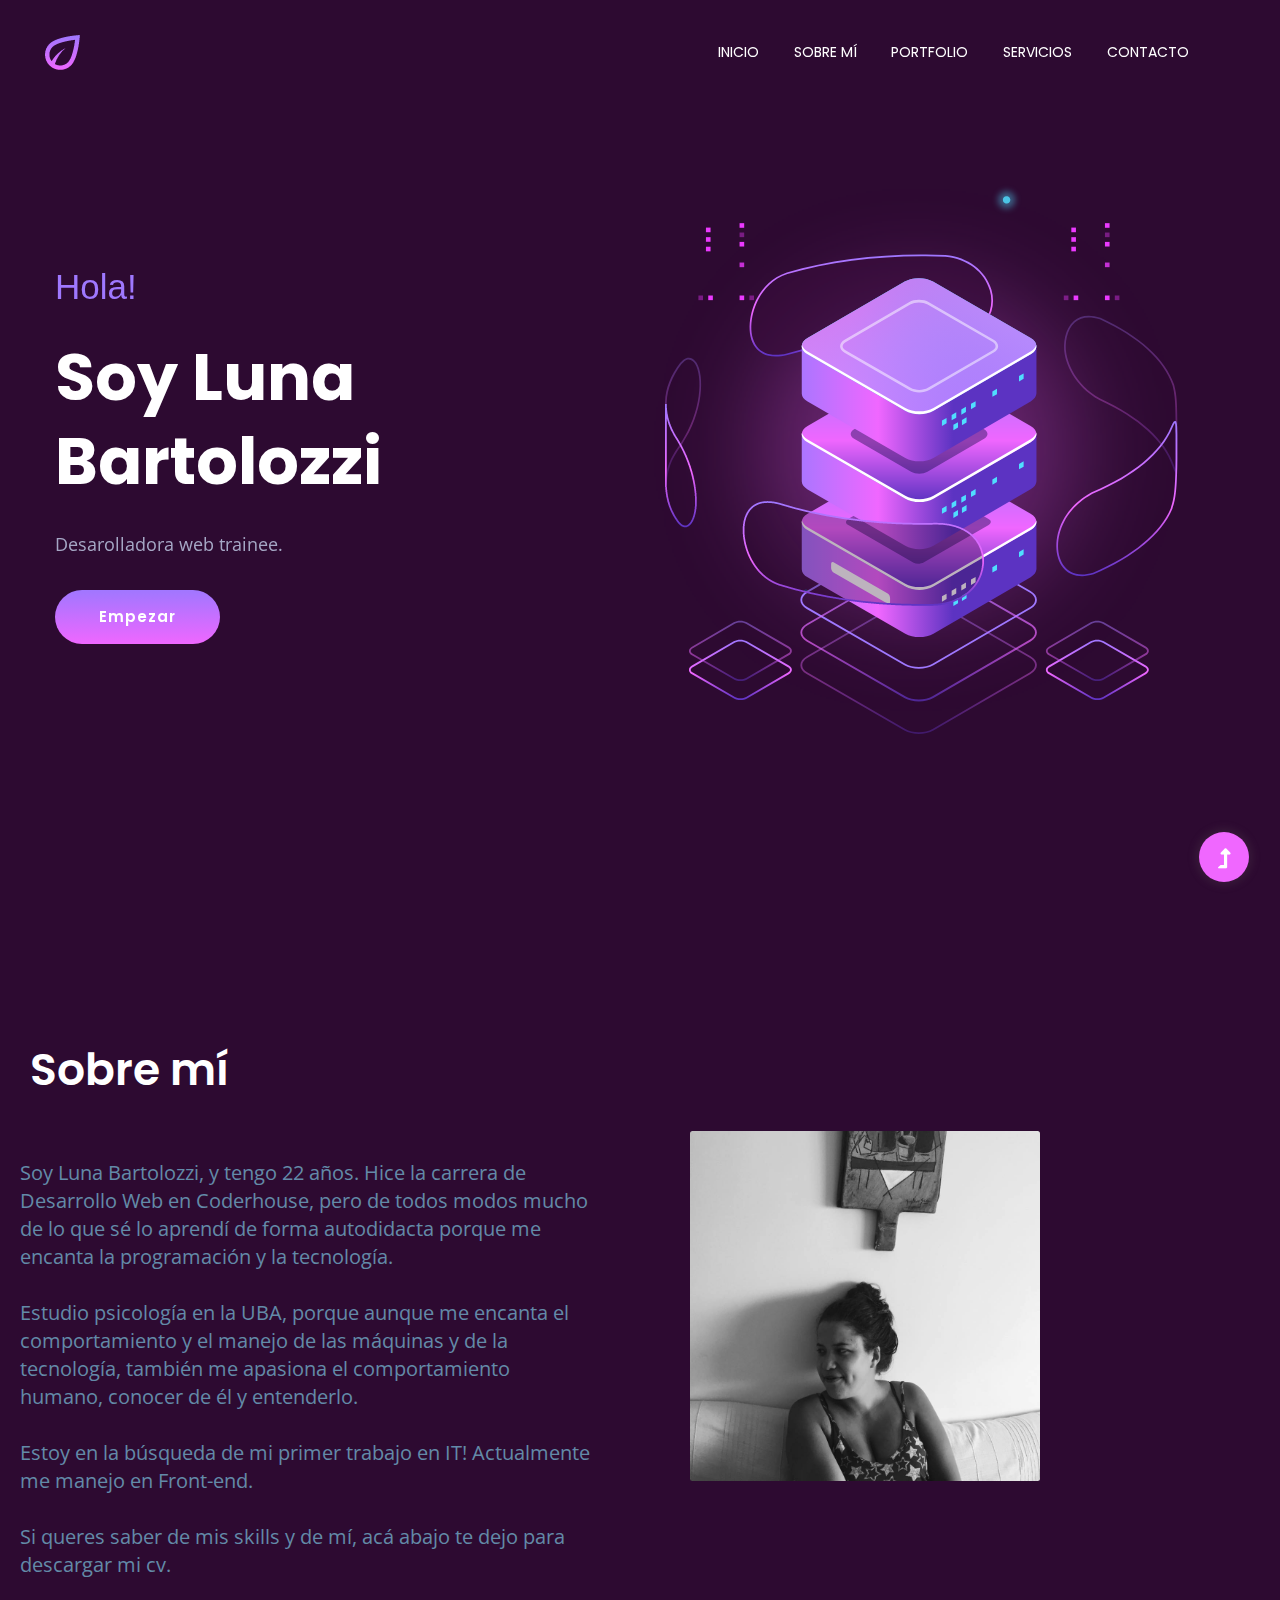
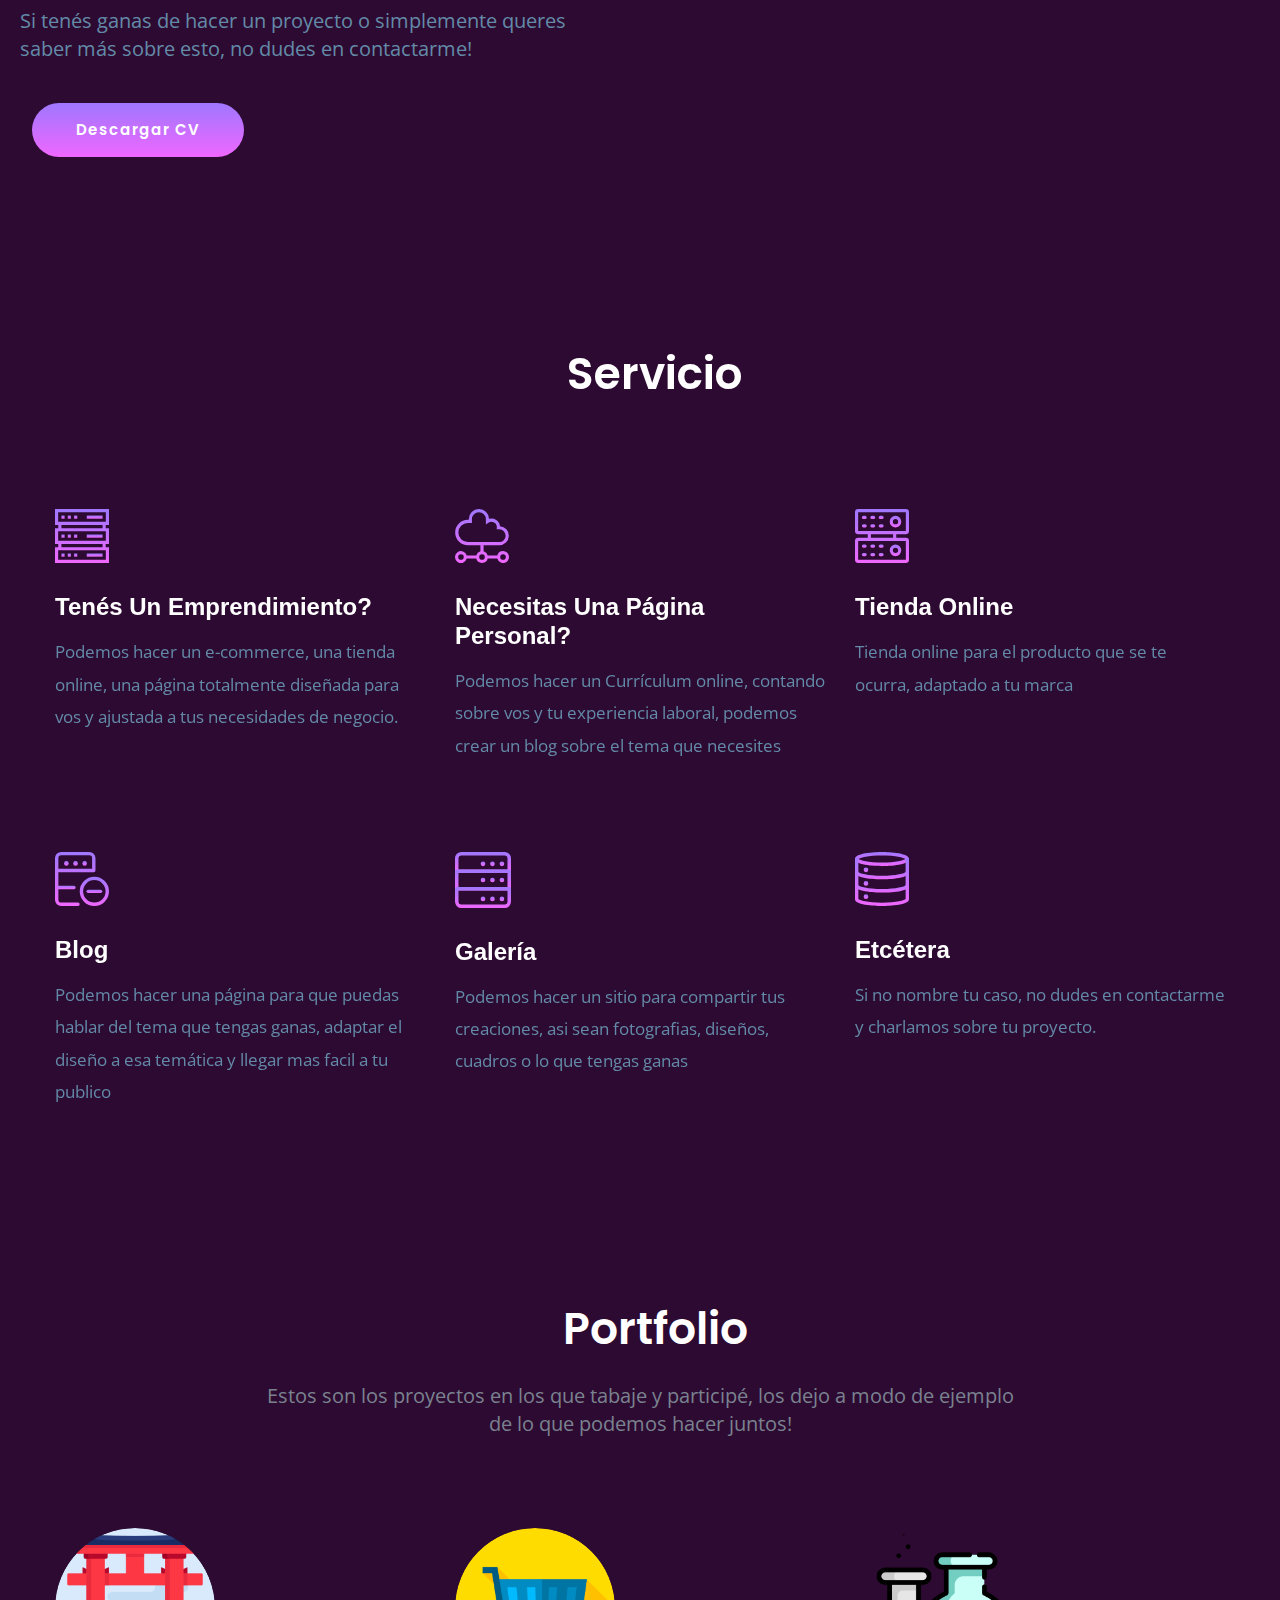
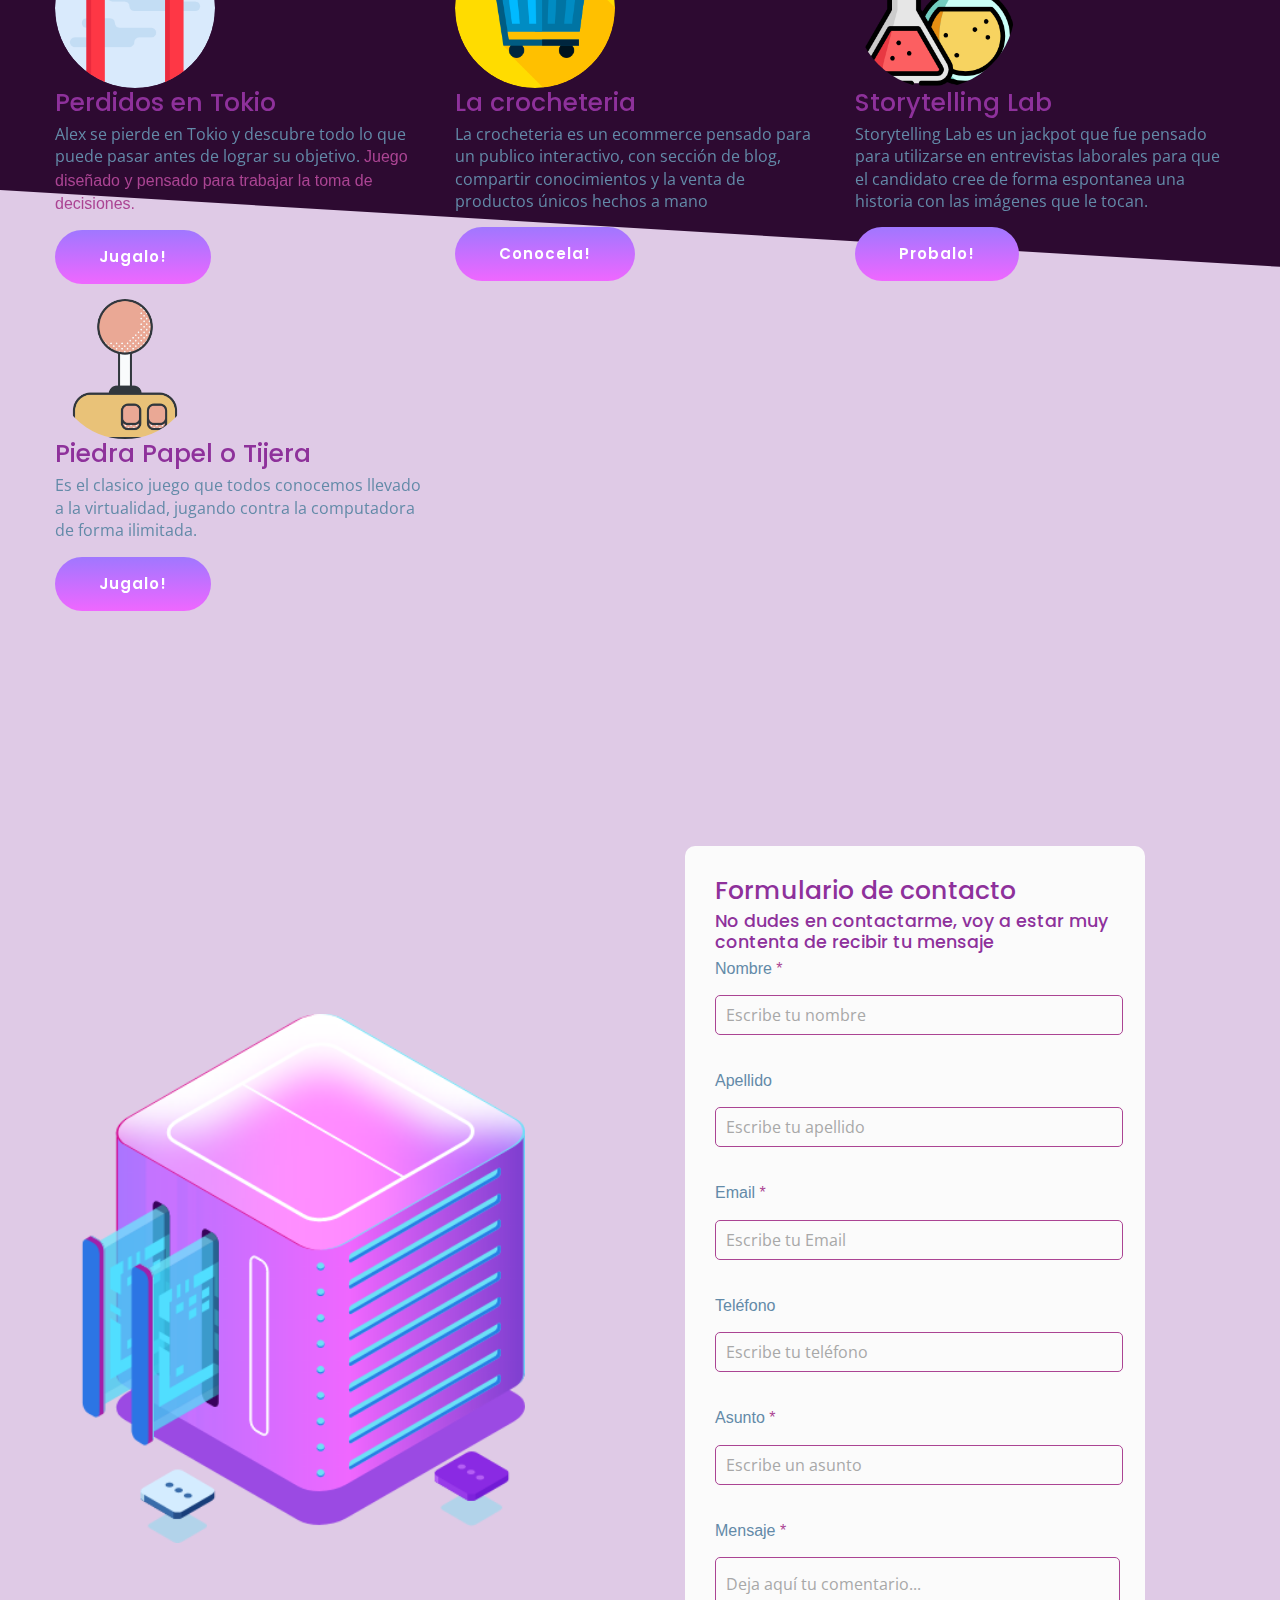
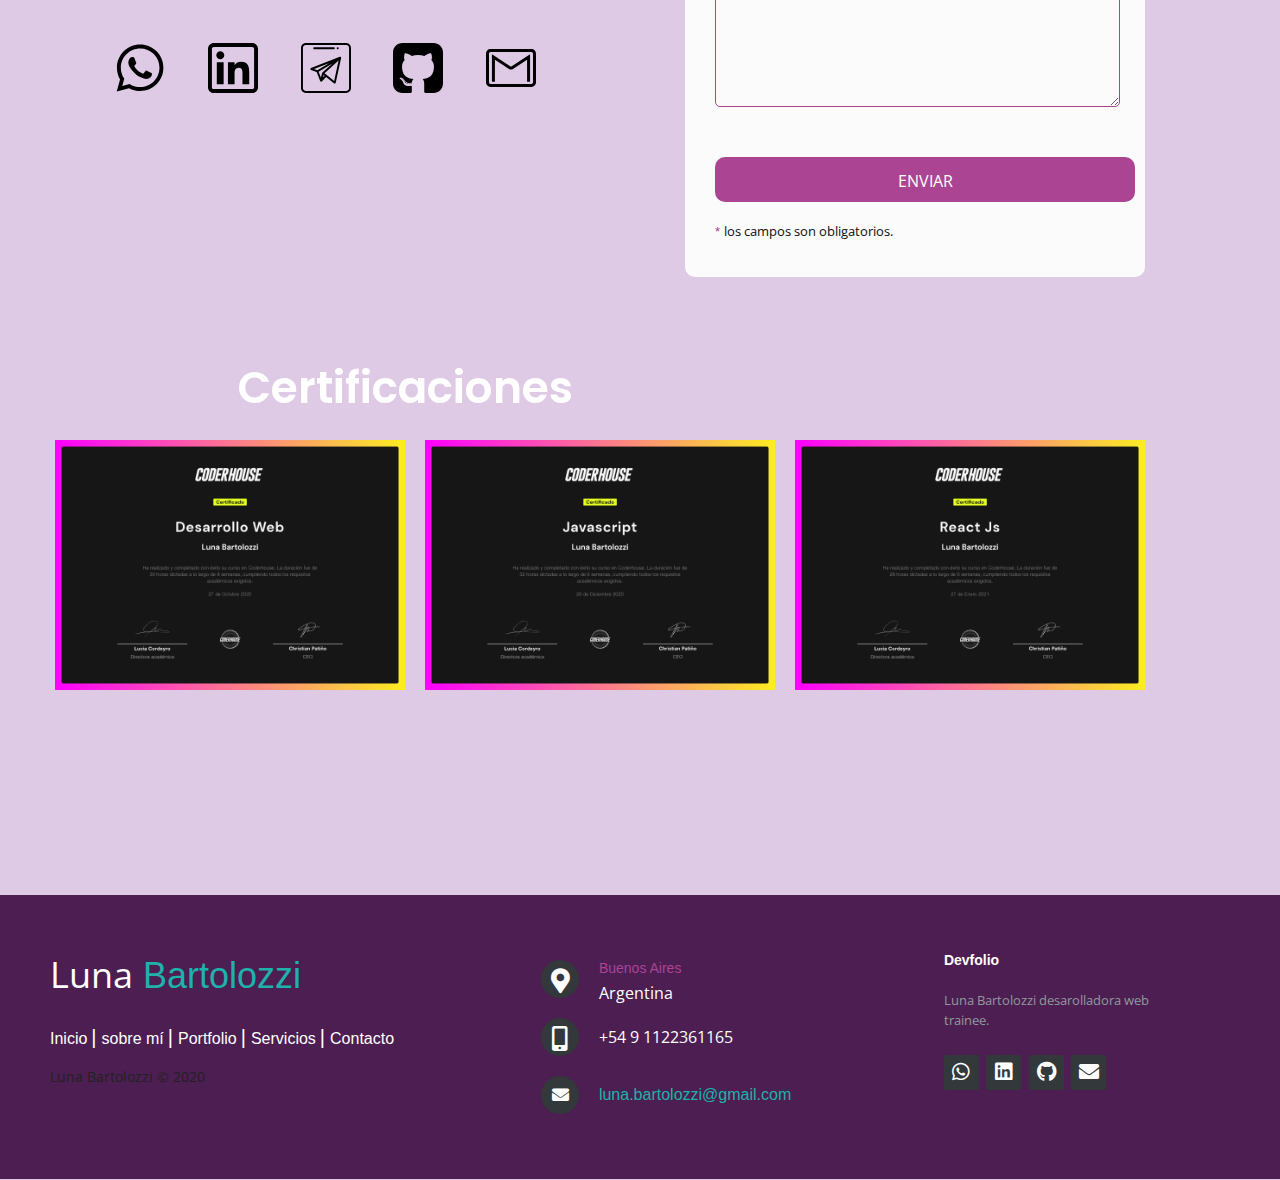
==== index.html @ c507dd3d "Update index.html" ====
<!doctype html>
<html class="no-js" lang="zxx">

<head>
    <meta charset="utf-8">
    <meta name="viewport" content="width=device-width, initial-scale=1, shrink-to-fit=no">
    <meta name="description"
        content="Luna Bartolozzi, programadora web jr, este es su devfolio, su portfolio personal actualizado.">
    <meta name="keywords" content="luna bartolozzi, luna, bartolozzi, devfolio, programadora jr, jr,
    programadora, developer, programador junior, programador treineer">
    <meta http-equiv="x-ua-compatible" content="ie=edge">
    <title> Luna Bartolozzi</title>
    <meta name="description" content="">
    <meta name="viewport" content="width=device-width, initial-scale=1">
    <link rel="shortcut icon" type="image/x-icon" href="assets/img/logo/loder.png">
    <!-- CSS here -->
    <link rel="stylesheet" href="assets/css/bootstrap.min.css">
    <link rel="stylesheet" href="assets/css/owl.carousel.min.css">
    <link rel="stylesheet" href="assets/css/slicknav.css">
    <link rel="stylesheet" href="assets/css/flaticon.css">
    <link rel="stylesheet" href="assets/css/progressbar_barfiller.css">
    <link rel="stylesheet" href="assets/css/gijgo.css">
    <link rel="stylesheet" href="assets/css/animate.min.css">
    <link rel="stylesheet" href="assets/css/animated-headline.css">
    <link rel="stylesheet" href="assets/css/magnific-popup.css">
    <link rel="stylesheet" href="assets/css/fontawesome-all.min.css">
    <link rel="stylesheet" href="assets/css/themify-icons.css">
    <link rel="stylesheet" href="assets/css/slick.css">
    <link rel="stylesheet" href="assets/css/nice-select.css">
    <link rel="stylesheet" href="assets/css/style.css">
    <link rel="stylesheet" href="assets/css/breadcrumbfooter.css">

</head>

<body>
    <!-- ? Preloader Start -->

    <div id="preloader-active">
        <div class="preloader d-flex align-items-center justify-content-center">
            <div class="preloader-inner position-relative">
                <div class="preloader-circle"></div>
                <div class="preloader-img pere-text">
                    <img src="assets/img/logo/loder.png" alt="logo">
                </div>
            </div>
        </div>
    </div>
    <!-- Preloader Start -->
    <header>
        <!-- Header Start -->
        <div class="header-area header-transparent">
            <div class="main-header">
                <div class="header-bottom  header-sticky">
                    <div class="container-fluid">
                        <div class="row align-items-center">
                            <!-- Logo -->
                            <div class="col-xl-2 col-lg-2">
                                <div class="logo">
                                    <a href="#inicio"><img src="assets/img/logo/loder.png" alt="logo"> </a>
                                </div>
                            </div>
                            <div class="col-xl-10 col-lg-10">
                                <div class="menu-wrapper d-flex align-items-center justify-content-end">
                                    <!-- Main-menu -->
                                    <div class="main-menu d-none d-lg-block">
                                        <nav>
                                            <ul id="navigation">
                                                <li><a href="#inicio">Inicio</a></li>
                                                <li><a href="#sobremi">sobre mí</a></li>
                                                <li><a href="#portfolio">Portfolio</a></li>
                                                <li><a href="#servicios">Servicios</a></li>
                                                <li><a href="#contacto">Contacto</a></li>

                                            </ul>
                                        </nav>
                                    </div>
                                </div>
                            </div>
                            <!-- Mobile Menu -->
                            <div class="col-12">
                                <div class="mobile_menu d-block d-lg-none">
                                </div>
                            </div>
                        </div>
                    </div>
                </div>
            </div>
        </div>
        <!-- Header End -->
    </header>
    <main>
        <!-- Slider Area Start-->
        <div id="inicio" class="slider-area slider-bg">
            <div class="slider-active">
                <!-- Single Slider -->
                <div class="single-slider d-flex align-items-center slider-height">
                    <div class="container">
                        <div class="row align-items-center justify-content-between">
                            <div class="col-xl-5 col-lg-5 col-md-9">
                                <div class="hero__caption">
                                    <span class="hola" data-animation="fadeInLeft" data-delay=".3s">Hola!</span>
                                    <h1 data-animation="fadeInLeft" data-delay=".6s"> Soy Luna Bartolozzi</h1>
                                    <p data-animation="fadeInLeft" data-delay=".8s">Desarolladora web trainee.</p>
                                    <!-- Slider btn -->
                                    <div class="slider-btns">
                                        <!-- Hero-btn -->
                                        <a data-animation="fadeInLeft" data-delay="1s" href="#sobremi"
                                            class="btn radius-btn">Empezar</a>
                                    </div>
                                </div>
                            </div>
                            <div class="col-xl-6 col-lg-6">
                                <div class="hero__img d-none d-lg-block f-right">
                                    <img src="assets/img/hero/hero_right.png" alt="slider" data-animation="fadeInRight"
                                        data-delay="1s">
                                </div>
                            </div>
                        </div>
                    </div>
                </div>
            </div>
        </div>

        <!----------------------- sobre mí---------- -->
        <section id="sobremi" class="team-area section-padding40 section-bg1">
            <div class="about-caption section-bg1">
                <div class="section-tittle mb-30">
                    <h2 class="h2-mi">Sobre mí</h2>
                </div>
                <div class="text-img">
                    <p class="text-area mb-40"> <br> Soy Luna Bartolozzi, y tengo 22 años. Hice la carrera de Desarrollo
                        Web en Coderhouse, pero de todos modos mucho de lo que sé lo aprendí de forma autodidacta porque
                        me encanta la programación y la tecnología. <br>

                        <br> Estudio psicología en la UBA, porque aunque me encanta el comportamiento y el manejo de las
                        máquinas y de la tecnología, también me apasiona el comportamiento humano, conocer de él y
                        entenderlo. <br>

                        <br> Estoy en la búsqueda de mi primer trabajo en IT! Actualmente me manejo en Front-end. <br>

                        <br> Si queres saber de mis skills y de mí, acá abajo te dejo para descargar mi cv. <br>

                        <br> Si tenés ganas de hacer un proyecto o simplemente queres saber más sobre esto, no dudes en
                        contactarme!
                    </p>
                    <img src=" assets/img/gallery/IMG_9530.JPG" class="imagen rounded float-right" alt="imagen">
                </div>
                <div class="text-sobremi button-header margin-left"><a
                        href="https://drive.google.com/drive/folders/1nBuqd80nM3DJOhxgVs4rRoWmL8nc0IZe?usp=sharing"
                        class="btn">Descargar CV</a></div>
            </div>
        </section>
        <!-- Domain-search End -->
        <!--? Team -->
        <section id="servicios" class="team-area section-padding40 section-bg1">
            <div class="container">
                <div class="row justify-content-center">
                    <div class="col-xl-12">
                        <div class="section-tittle text-center mb-105">
                            <h2>Servicio</h2>
                        </div>
                    </div>
                </div>
                <div class="row">
                    <div class="col-lg-4 col-md-4 col-sm-6">
                        <div class="single-cat">
                            <div class="cat-icon">
                                <img src="assets/img/icon/services1.svg" alt="icon">
                            </div>
                            <div class="cat-cap">
                                <h5><a href="presupuesto.html">Tenés un emprendimiento?</a></h5>
                                <p>Podemos hacer un e-commerce, una tienda online, una página totalmente diseñada para
                                    vos y ajustada a tus necesidades de negocio.
                            </div>
                        </div>
                    </div>
                    <div class="col-lg-4 col-md-4 col-sm-6">
                        <div class="single-cat">
                            <div class="cat-icon">
                                <img src="assets/img/icon/services2.svg" alt="icon">
                            </div>
                            <div class="cat-cap">
                                <h5><a href="presupuesto.html">Necesitas una página personal?</a></h5>
                                <p>Podemos hacer un Currículum online, contando sobre vos y tu experiencia laboral,
                                    podemos crear un blog sobre el tema que necesites</p>
                            </div>
                        </div>
                    </div>
                    <div class="col-lg-4 col-md-4 col-sm-6">
                        <div class="single-cat">
                            <div class="cat-icon">
                                <img src="assets/img/icon/services3.svg" alt="icon">
                            </div>
                            <div class="cat-cap">
                                <h5><a href="presupuesto.html">Tienda Online</a></h5>
                                <p>Tienda online para el producto que se te ocurra, adaptado a tu marca
                                </p>
                            </div>
                        </div>
                    </div>
                    <div class="col-lg-4 col-md-4 col-sm-6">
                        <div class="single-cat">
                            <div class="cat-icon">
                                <img src="assets/img/icon/services4.svg" alt="icon">
                            </div>
                            <div class="cat-cap">
                                <h5><a href="presupuesto.html">Blog</a></h5>
                                <p>Podemos hacer una página para que puedas hablar del tema que tengas ganas, adaptar el
                                    diseño a esa temática y llegar mas facil a tu publico</p>
                            </div>
                        </div>
                    </div>
                    <div class="col-lg-4 col-md-4 col-sm-6">
                        <div class="single-cat">
                            <div class="cat-icon">
                                <img src="assets/img/icon/services5.svg" alt="">
                            </div>
                            <div class="cat-cap">
                                <h5><a href="presupuesto.html">Galería</a></h5>
                                <p>Podemos hacer un sitio para compartir tus creaciones, asi sean fotografias, diseños,
                                    cuadros o lo que tengas ganas</p>
                            </div>
                        </div>
                    </div>
                    <div class="col-lg-4 col-md-4 col-sm-6">
                        <div class="single-cat">
                            <div class="cat-icon">
                                <img src="assets/img/icon/services6.svg" alt="icon">
                            </div>
                            <div class="cat-cap">
                                <h5><a href="presupuesto.html">Etcétera</a></h5>
                                <p>Si no nombre tu caso, no dudes en contactarme y charlamos sobre tu proyecto.</p>
                            </div>
                        </div>
                    </div>
                </div>
            </div>
        </section>
        <!-- ------- -->
        <section id="portfolio" class="pricing-card-area fix">
            <div class="container">
                <div class="row justify-content-center">
                    <div class="col-xl-8 col-lg-8">
                        <div class="section-tittle text-center mb-90">
                            <h2>Portfolio</h2>
                            <p class="p-portfolio"> Estos son los proyectos en los que tabaje y participé, los dejo a
                                modo de ejemplo de lo que podemos hacer juntos!</p>
                        </div>
                    </div>
                </div>
                <div class="row">
                    <section>
                        <div class="container marketing">
                            <!-- Three columns of text below the carousel -->
                            <div class="row">
                                <div class="col-lg-4">
                                    <img class="bd-placeholder-img rounded-circle" width="160" height="160"
                                        src="assets/img/portfolio/puerta.png" alt="perdidos en tokio">
                                    <h1>Perdidos en Tokio</h1>
                                    <p>Alex se pierde en Tokio y descubre todo lo que puede pasar antes de lograr su
                                        objetivo.
                                        <span>Juego diseñado y pensado para trabajar la toma de decisiones.</span> </p>
                                    <p><a class="btn btn-secondary" href="https://hardcore-wilson-d4d73c.netlify.app/"
                                            role="button">Jugalo!</a></p>
                                </div>
                                <!-- /.col-lg-4 -->
                                <div class="col-lg-4">
                                    <img class="bd-placeholder-img rounded-circle" width="160" height="160"
                                        src="assets/img/portfolio/carrito-de-compras.png" alt="la crocheteria">
                                    <h1>La crocheteria</h1>
                                    <p>La crocheteria es un ecommerce pensado para un publico interactivo, con sección
                                        de blog, compartir conocimientos y la venta de productos únicos hechos a mano
                                    </p>
                                    <p><a class="btn btn-secondary" href="https://lacrocheteria.netlify.app/"
                                            role="button">Conocela!</a></p>
                                </div>
                                <!-- /.col-lg-4 -->
                                <div class="col-lg-4">
                                    <img class="bd-placeholder-img rounded-circle" width="160" height="160"
                                        src="assets/img/portfolio/quimica.png" alt="storylab">
                                    <h1>Storytelling Lab</h1>
                                    <p>Storytelling Lab es un jackpot que fue pensado para utilizarse en entrevistas
                                        laborales para que el candidato cree de forma espontanea una historia con las
                                        imágenes que le tocan.
                                    </p>
                                    <p><a class="btn btn-secondary" href="https://nostalgic-haibt-923162.netlify.app/"
                                            role="button">Probalo!</a></p>
                                </div>
                                <!-- /.col-lg-4 -->
                                <div class="col-lg-4">
                                    <img class="bd-placeholder-img rounded-circle" width="140" height="140"
                                        src="assets/img/portfolio/palanca-de-mando.png" alt="piedra papel o tijera">
                                    <h1>Piedra Papel o Tijera</h1>
                                    <p>Es el clasico juego que todos conocemos llevado a la virtualidad, jugando contra
                                        la computadora de forma ilimitada.
                                    </p>
                                    <p><a class="btn btn-secondary" href="https://quirky-ardinghelli-1f9382.netlify.app"
                                            role="button">Jugalo!</a></p>
                                </div>
                            </div>
                        </div>

                    </section>
                </div>
            </div>
        </section>
        </section>
        <!-- Pricing Card End -->
        <!--? About-1 Area Start -->
        <div id="contacto" class="about-area1 section-padding40">
            <div class="container">
                <div class="row align-items-center justify-content-between">
                    <div class="col-xl-5 col-lg-5 col-md-8 col-sm-10">
                        <!-- about-img -->
                        <div class="about-img">
                            <img src="assets/img/gallery/about1.png" alt="">
                        </div>
                        <div class="icons">
                            <a href="https://wa.me/5491122361165"><img class="icons-a"
                                    src="assets/img/icon/whatsapp.svg" alt="whatsapp"></i>
                            </a>
                            <a href="https://www.linkedin.com/in/luna-abril-bartolozzi-machuca/"><img class="icons-a"
                                    src="assets/img/icon/linkedin.svg" alt="linkedin"></a>
                            <a href="https://t.me/lunabartolozzi"><img class="icons-a"
                                    src="assets/img/icon/telegram.svg" alt="telegram"></a>
                            <a href="https://github.com/lunabartolozzi"><img class="icons-a"
                                    src="assets/img/icon/github-sign.svg" alt="github"></a>
                            <a href="mailto:luna.bartolozzi@gmail.com"><img class="icons-a"
                                    src="assets/img/icon/gmail.svg" alt="gmail"></a>

                        </div>
                    </div>
                    <div class="col-xl-7 col-lg-7 col-md-12">
                        <div class="about-caption">
                            <div class="contact_form">
                                <div class="formulario">
                                    <h1>Formulario de contacto</h1>
                                    <h3>No dudes en contactarme, voy a estar muy contenta de recibir tu mensaje</h3>
                                    <form action="submeter-formulario.php" method="post">
                                        <p>
                                            <label for="nombre" class="colocar_nombre">Nombre
                                                <span class="obligatorio">*</span>
                                            </label>
                                            <input type="text" name="introducir_nombre" id="nombre"
                                                required="obligatorio" placeholder="Escribe tu nombre">
                                        </p>
                                        <p>
                                            <label for="nombre" class="colocar_nombre"> Apellido
                                            </label>
                                            <input type="url" name="introducir_apellido" id="nombre"
                                                placeholder="Escribe tu apellido">
                                        </p>
                                        <p>
                                            <label for="email" class="colocar_email">Email
                                                <span class="obligatorio">*</span>
                                            </label>
                                            <input type="email" name="introducir_email" id="email"
                                                required="obligatorio" placeholder="Escribe tu Email">
                                        </p>

                                        <p>
                                            <label for="telefone" class="colocar_telefono">Teléfono
                                            </label>
                                            <input type="tel" name="introducir_telefono" id="telefono"
                                                placeholder="Escribe tu teléfono">
                                        </p>
                                        <p>
                                            <label for="asunto" class="colocar_asunto">Asunto
                                                <span class="obligatorio">*</span>
                                            </label>
                                            <input type="text" name="introducir_asunto" id="assunto"
                                                required="obligatorio" placeholder="Escribe un asunto">
                                        </p>

                                        <p>
                                            <label for="mensaje" class="colocar_mensaje">Mensaje
                                                <span class="obligatorio">*</span>
                                            </label>
                                            <textarea name="introducir_mensaje" class="texto_mensaje" id="mensaje"
                                                required="obligatorio"
                                                placeholder="Deja aquí tu comentario..."></textarea>
                                        </p>

                                        <button type="submit" name="enviar_formulario" id="enviar">
                                            <p>Enviar</p>
                                        </button>

                                        <p class="aviso">
                                            <span class="obligatorio"> * </span>los campos son obligatorios.
                                        </p>
                                    </form>
                                </div>

                            </div>
                        </div>
                    </div>
                    <div class="col-xl-7 col-lg-7 col-md-12">
                        <div class="body-diploma">
                            <div>
                                <div class="section-tittle text-center mb-105">
                                    <h2>Certificaciones</h2>
                                    <div class="grid-container">
                                        <div class="grid-item"> 
                                            <a href="https://www.coderhouse.com/online/desarrollo-web-online">
                                                <img class="img-diploma"
                                                    src="assets/img/diplomas/desarrollo.png" alt="..."
                                                    class="img-thumbnail"/>
                                                </a>
                                            </div>
                                        <div class="grid-item"> 
                                            <a href="https://www.coderhouse.com/online/javascript">
                                                <img class="img-diploma"
                                                    src="assets/img/diplomas/javascript.png" alt="..."
                                                    class="img-thumbnail"/>
                                                </a> 
                                            </div>
                                        <div class="grid-item"> 
                                            <a href="https://www.coderhouse.com/online/reactjs">
                                                <img class="img-diploma"
                                                    src="assets/img/diplomas/react.png" alt="..."
                                                    class="img-thumbnail"/>
                                                </a>
                                             </div>
                                    </div>

                                </div>

                            </div>
                        </div>
                    </div>
                </div>
            </div>
        </div>
    </main>
    <!-- -------------------FOOTER--------------- -->
    <footer class="footer-distributed">
        <div class="footer-left">
            <h3>Luna<span> Bartolozzi</span></h3>
            <p class="footer-links">
                <a href="#inicio" class="link-1">Inicio</a>
                <a href="#sobremi">sobre mí</a>
                <a href="#portfolio">Portfolio</a>
                <a href="#servicios">Servicios</a>
                <a href="#contacto">Contacto</a>
            </p>
            <p class="footer-company-name">Luna Bartolozzi © 2020</p>
        </div>
        <div class="footer-center">
            <div>
                <i class="fas fa-map-marker-alt"></i>
                <p><span>Buenos Aires</span> Argentina</p>
            </div>
            <div>
                <i class="fas fa-mobile-alt"></i>
                <p>+54 9 1122361165</p>
            </div>
            <div>
                <i class="fa fa-envelope"></i>
                <p><a href="mailto:support@company.com">luna.bartolozzi@gmail.com</a></p>
            </div>
        </div>
        <div class="footer-right">
            <p class="footer-company-about">
                <span>Devfolio</span> Luna Bartolozzi desarolladora web trainee.
            </p>
            <div class="footer-icons">
                <a href="https://wa.me/5491122361165"><i class="fab fa-whatsapp"></i></a>
                <a href="https://www.linkedin.com/in/luna-abril-bartolozzi-machuca/"><i class="fab fa-linkedin"></i></a>
                <a href="https://github.com/lunabartolozzi"><i class="fab fa-github"></i></a>
                <a href="mailto:luna.bartolozzi@gmail.com"><i class="fa fa-envelope"></i></a>
            </div>
        </div>
    </footer>
    <!-- Scroll Up -->
    <div id="back-top">
        <a title="Go to Top" href="#"> <i class="fas fa-level-up-alt"></i></a>
    </div>

    <!-- JS here -->

    <script src="./assets/js/vendor/modernizr-3.5.0.min.js"></script>
    <!-- Jquery, Popper, Bootstrap -->
    <script src="./assets/js/vendor/jquery-1.12.4.min.js"></script>
    <script src="./assets/js/popper.min.js"></script>
    <script src="./assets/js/bootstrap.min.js"></script>
    <!-- Jquery Mobile Menu -->
    <script src="./assets/js/jquery.slicknav.min.js"></script>

    <!-- Jquery Slick , Owl-Carousel Plugins -->
    <script src="./assets/js/owl.carousel.min.js"></script>
    <script src="./assets/js/slick.min.js"></script>
    <!-- One Page, Animated-HeadLin -->
    <script src="./assets/js/wow.min.js"></script>
    <script src="./assets/js/animated.headline.js"></script>
    <script src="./assets/js/jquery.magnific-popup.js"></script>

    <!-- Date Picker -->
    <script src="./assets/js/gijgo.min.js"></script>

    <!-- Video bg -->
    <script src="./assets/js/jquery.vide.js"></script>

    <!-- Nice-select, sticky -->
    <script src="./assets/js/jquery.nice-select.min.js"></script>
    <script src="./assets/js/jquery.sticky.js"></script>
    <!-- Progress -->
    <script src="./assets/js/jquery.barfiller.js"></script>

    <!-- counter , waypoint,Hover Direction -->
    <script src="./assets/js/jquery.counterup.min.js"></script>
    <script src="./assets/js/waypoints.min.js"></script>
    <script src="./assets/js/jquery.countdown.min.js"></script>
    <script src="./assets/js/hover-direction-snake.min.js"></script>

    <!-- contact js -->
    <script src="./assets/js/contact.js"></script>
    <script src="./assets/js/jquery.form.js"></script>
    <script src="./assets/js/jquery.validate.min.js"></script>
    <script src="./assets/js/mail-script.js"></script>
    <script src="./assets/js/jquery.ajaxchimp.min.js"></script>

    <!-- Jquery Plugins, main Jquery -->
    <script src="./assets/js/plugins.js"></script>
    <script src="./assets/js/main.js"></script>

</body>

</html>
---- assets/css/flaticon.css ----
/*
  	Flaticon icon font: Flaticon
  	Creation date: 03/06/2020 12:20
  	*/

@font-face {
  font-family: "Flaticon";
  src: url("../fonts/Flaticon.eot");
  src: url("../fonts/Flaticon.eot?#iefix") format("embedded-opentype"),
       url("../fonts/Flaticon.woff2") format("woff2"),
       url("../fonts/Flaticon.woff") format("woff"),
       url("../fonts/Flaticon.ttf") format("truetype"),
       url("../fonts/Flaticon.svg#Flaticon") format("svg");
  font-weight: normal;
  font-style: normal;
}

@media screen and (-webkit-min-device-pixel-ratio:0) {
  @font-face {
    font-family: "Flaticon";
    src: url("../fonts/Flaticon.svg#Flaticon") format("svg");
  }
}

[class^="flaticon-"]:before, [class*=" flaticon-"]:before,
[class^="flaticon-"]:after, [class*=" flaticon-"]:after {   
  font-family: Flaticon;
font-style: normal;
}

.flaticon-null:before { content: "\f100"; }
.flaticon-null-1:before { content: "\f101"; }
.flaticon-null-2:before { content: "\f102"; }
.flaticon-null-3:before { content: "\f103"; }
---- assets/css/progressbar_barfiller.css ----
/* Custom Code skills */
.single-skill{
  display: flex;
}

.single-skill span {
	color: #79838b;
	font-size: 13px;
	font-weight: 300;
	letter-spacing: 0;
	margin-bottom: 14px;
	display: block;
}
.single-skill .bar-progress {
	width: 100%;
}
.single-skill .bar-title {
  width: 20%;
  margin-bottom: 19px;
}

.skills-content {
  padding-top: 200px;
  padding-left: 70px;
}

.skills-shape-bg {
  height: 651px;
  width: 868px;
  position: absolute;
  content: "";
  border: 2px solid #4d4d4d;
  left: 40%;
  top: 255px;
}

.skills-shape-bg::before {
  position: absolute;
  content: "";
  height: 465px;
  width: 300px;
  border: 2px solid #4d4d4d;
  left: -35%;
  top: 50%;
  transform: translateY(-50%);
  border-right: 0;
}



/* Default */
.barfiller {
	width: 100%;
	height: 10px;
	background: #f6f9fc;
  position: relative;
  border-radius: 5px;
}

.barfiller .fill {
  display: block;
  position: relative;
  width: 0px;
  height: 100%;
  background: #333;
  z-index: 1;
  border-radius: 5px;
}

.barfiller .tipWrap { display: none; }

.barfiller .tip {
  margin-top: -28px;
  padding: 2px 4px;
  font-size: 16px;
  color: #09cc7f;
  left: 0px;
  position: absolute;
  z-index: 2;
  background: transparent;
  font-weight: 800;
}

.barfiller .tip:after {
  border: solid;
  border-color: rgba(0,0,0,.8) transparent;
  border-width: 6px 6px 0 6px;
  content: "";
  display: block;
  position: absolute;
  left: 9px;
  top: 100%;
  z-index: 9;
  display: none;
  
}
---- assets/css/gijgo.css ----
.gj-button {
    background-color: #f5f5f5;
    border: 1px solid #ddd;
    color: #000;
    border-radius: 3px;
    padding: 6px 10px;
    cursor: pointer;
}

.gj-unselectable {
    -webkit-touch-callout: none;
    -webkit-user-select: none;
    -khtml-user-select: none;
    -moz-user-select: none;
    -ms-user-select: none;
    user-select: none;
}

.gj-row {
    display: -webkit-box;
    display: -ms-flexbox;
    display: flex;
    -ms-flex-wrap: wrap;
    flex-wrap: wrap;
}

.gj-margin-left-5 {
    margin-left: 5px;
}

.gj-margin-left-10 {
    margin-left: 10px;
}

.gj-width-full {
    width: 100%;
}

.gj-cursor-pointer {
    cursor: pointer;
}

.gj-text-align-center {
    text-align: center;
}

.gj-font-size-16 {
    font-size: 16px;
}

.gj-hidden {
    display: none;
}

/** Material Design */
.gj-button-md {
    background: 0 0;
    border: none;
    border-radius: 2px;
    color: rgba(0, 0, 0, 0.87);
    position: relative;
    height: 36px;
    margin: 0;
    min-width: 64px;
    padding: 0 16px;
    display: inline-block;
    font-family: "Roboto","Helvetica","Arial",sans-serif;
    font-size: 1rem;
    font-weight: 500;
    text-transform: uppercase;
    letter-spacing: 0;
    overflow: hidden;
    will-change: box-shadow;
    transition: box-shadow .2s cubic-bezier(.4,0,1,1),background-color .2s cubic-bezier(.4,0,.2,1),color .2s cubic-bezier(.4,0,.2,1);
    outline: none;
    cursor: pointer;
    text-decoration: none;
    text-align: center;
    line-height: 36px;
    vertical-align: middle;
    overflow: hidden;
    -webkit-user-select: none;
    -moz-user-select: none;
    -ms-user-select: none;
    user-select: none;
}

.gj-button-md:hover {
    background-color: rgba(158,158,158,.2);
}

.gj-button-md:disabled {
    color: rgba(0,0,0,.26);
    background: 0 0;
}

.gj-button-md .material-icons,
.gj-button-md .gj-icon {
    vertical-align: middle;
    /*font-size: 1.3rem;
    margin-right: 4px;*/
}

.gj-button-md.gj-button-md-icon {
    width: 24px;
    height: 31px;
    min-width: 24px;
    padding: 0px;
    display: table;
}

.gj-button-md.gj-button-md-icon .material-icons,
.gj-button-md.gj-button-md-icon .gj-icon {
    display: table-cell;
    margin-right: 0px;
    width: 24px;
    height: 24px;
}

.gj-button-md.active {
    background-color: rgba(158,158,158,.4);
}

.gj-button-md-group {
    position: relative;
    display: inline-block;
    vertical-align: middle;
}
.gj-textbox-md {
	/* border: none; */
	/* border-bottom: 1px solid rgba(0,0,0,.42); */
	display: block;
	font-family: "Helvetica","Arial",sans-serif;
	font-size: 16px;
	line-height: 16px;
	/* padding: 4px 0px; */
	margin: 0;
	/* width: 100%; */
	background: 0 0;
	/* text-align: ; */
	color: rgba(0,0,0,.87);
	padding-left: 44px;
	border: 1px solid #dca73a;
	/* padding: 15px 15px; */
	/* text-align: center; */
	width: 177px;
	height: 55px;
	border-radius: 5px;
}
.gj-textbox-md:focus,
.gj-textbox-md:active {
    /* border-bottom: 2px solid rgba(0,0,0,.42); */
    outline: none;
}

.gj-textbox-md::placeholder {
    color: #8e8e8e;
}

.gj-textbox-md:-ms-input-placeholder {
    color: #8e8e8e;
}

.gj-textbox-md::-ms-input-placeholder {
    color: #8e8e8e;
}

.gj-md-spacer-24 {
    min-width: 24px;
    width: 24px;
    display: inline-block;
}

.gj-md-spacer-32 {
    min-width: 32px;
    width: 32px;
    display: inline-block;
}

.gj-modal {
    position: fixed;
    top: 0;
    right: 0;
    bottom: 0;
    left: 0;
    z-index: 1203;
    display: none;
    overflow: hidden;
    -webkit-overflow-scrolling: touch;
    outline: 0;
    background-color: rgba(0, 0, 0, 0.54118);
    transition: 200ms ease opacity;
    will-change: opacity;
}

/* List */
ul.gj-list li [data-role="wrapper"] {
    display: table;
    width: 100%;
}

ul.gj-list li [data-role="checkbox"] {
    display: table-cell;
    vertical-align:middle;
    text-align:center;
}

ul.gj-list li [data-role="image"] {
    display: table-cell;
    vertical-align:middle;
    text-align:center;
}

ul.gj-list li [data-role="display"] {
    display: table-cell;
    vertical-align:middle;
    cursor: pointer;
}

ul.gj-list li [data-role="display"]:empty:before {
  content: "\200b"; /* unicode zero width space character */
}

/* List - Bootstrap */
ul.gj-list-bootstrap {
    padding-left: 0px;
    margin-bottom: 0px;
}

ul.gj-list-bootstrap li {
    padding: 0px;
}

ul.gj-list-bootstrap li [data-role="wrapper"] {
    padding: 0px 10px;
}

ul.gj-list-bootstrap li [data-role="checkbox"] {
    width: 24px;
    padding: 3px;
}

ul.gj-list-bootstrap li [data-role="image"] {
    width: 24px;
    height: 24px;
}

ul.gj-list-bootstrap li [data-role="display"] {
    padding: 8px 0px 8px 4px;
}

.list-group-item.active ul li, .list-group-item.active:focus ul li, .list-group-item.active:hover ul li {
    text-shadow: none;
    color:initial;
}

/* List - Material Design */
ul.gj-list-md {
    padding: 0px;
    list-style: none;
    list-style-type: none;
    line-height: 24px;
    letter-spacing: 0;
    color: #616161; /* Gray 700 */
}

ul.gj-list-md li {
    display: list-item;
    list-style-type: none;
    padding: 0px;
    min-height: unset;
    box-sizing: border-box;
    align-items: center;
    cursor: default;
    overflow: hidden;

    font-family: "Roboto","Helvetica","Arial",sans-serif;
    font-size: 16px;
    font-weight: 400;
    letter-spacing: .04em;
    line-height: 1;
    
    -webkit-flex-direction: row;
    -ms-flex-direction: row;
    flex-direction: row;
    -webkit-flex-wrap: nowrap;
    -ms-flex-wrap: nowrap;
    flex-wrap: nowrap;
}

ul.gj-list-md li [data-role="checkbox"] {
    height: 24px;
    width: 24px;
}

ul.gj-list-md li [data-role="image"] {
    height: 24px;
    width: 24px;
}

ul.gj-list-md li [data-role="display"] {
    padding: 8px 0px 8px 5px;
    order: 0;
    flex-grow: 2;
    text-decoration: none;
    box-sizing: border-box;
    align-items: center;
    text-align: left;
    color: rgba(0,0,0,.87);
}

ul.gj-list-md li.disabled>[data-role="wrapper"]>[data-role="display"] {
    color: #9E9E9E; /* Gray 500 */
}

.gj-list-md-active {
    background: #e0e0e0;
    color: #3f51b5;
}


/* Picker */
.gj-picker {
    position: absolute;
    z-index: 1203;
    background-color: #fff;
}

.gj-picker .selected {
    color: #fff;
}

/* Material Design */
.gj-picker-md {
    font-family: "Roboto","Helvetica","Arial",sans-serif;
    font-size: 16px;
    font-weight: 400;
    letter-spacing: .04em;
    line-height: 1;
    color: rgba(0,0,0,.87);
    border: 1px solid #E0E0E0;
}

.gj-modal .gj-picker-md {
    border: 0px;
}

.gj-picker-md [role="header"] {
    color: rgba(255, 255, 255, 0.54);
    display: flex;
    background: #2196f3;
    align-items: baseline;
    user-select: none;
    justify-content: center;
}

.gj-picker-md [role="footer"] {
    float: right;
    padding: 10px;
}

.gj-picker-md [role="footer"] button.gj-button-md {
    color: #2196f3;
    font-weight: bold;
    font-size: 13px;
}

/* Bootstrap */
.gj-picker-bootstrap {
    border-radius: 4px;
    border: 1px solid #E0E0E0;
}

.gj-picker-bootstrap .selected {
    color: #888;
}

.gj-picker-bootstrap [role="header"] {
    background: #eee;
    color: #AAA;
}
@font-face {
    font-family: 'gijgo-material';
    src: url('../fonts/gijgo-material.eot?235541');
    src: url('../fonts/gijgo-material.eot?235541#iefix') format('embedded-opentype'), url('../fonts/gijgo-material.ttf?235541') format('truetype'), url('../fonts/gijgo-material.woff?235541') format('woff'), url('../fonts/gijgo-material.svg?235541#gijgo-material') format('svg');
    font-weight: normal;
    font-style: normal;
}

.gj-icon {
    /* use !important to prevent issues with browser extensions that change fonts */
    font-family: 'gijgo-material' !important;
    font-size: 24px;
    speak: none;
    font-style: normal;
    font-weight: normal;
    font-variant: normal;
    text-transform: none;
    line-height: 1;
    /* Enable Ligatures ================ */
    letter-spacing: 0;
    -webkit-font-feature-settings: "liga";
    -moz-font-feature-settings: "liga=1";
    -moz-font-feature-settings: "liga";
    -ms-font-feature-settings: "liga" 1;
    font-feature-settings: "liga";
    -webkit-font-variant-ligatures: discretionary-ligatures;
    font-variant-ligatures: discretionary-ligatures;
    /* Better Font Rendering =========== */
    -webkit-font-smoothing: antialiased;
    -moz-osx-font-smoothing: grayscale;
}

.gj-icon.undo:before {
    content: "\e900";
}

.gj-icon.vertical-align-top:before {
    content: "\e901";
}

.gj-icon.vertical-align-center:before {
    content: "\e902";
}

.gj-icon.vertical-align-bottom:before {
    content: "\e903";
}

.gj-icon.arrow-dropup:before {
    content: "\e904";
}

.gj-icon.clock:before {
    content: "\e905";
}

.gj-icon.refresh:before {
    content: "\e906";
}

.gj-icon.last-page:before {
    content: "\e907";
}

.gj-icon.first-page:before {
    content: "\e908";
}

.gj-icon.cancel:before {
    content: "\e909";
}

.gj-icon.clear:before {
    content: "\e90a";
}

.gj-icon.check-circle:before {
    content: "\e90b";
}

.gj-icon.delete:before {
    content: "\e90c";
}

.gj-icon.arrow-upward:before {
    content: "\e90d";
}

.gj-icon.arrow-forward:before {
    content: "\e90e";
}

.gj-icon.arrow-downward:before {
    content: "\e90f";
}

.gj-icon.arrow-back:before {
    content: "\e910";
}

.gj-icon.list-numbered:before {
    content: "\e911";
}

.gj-icon.list-bulleted:before {
    content: "\e912";
}

.gj-icon.indent-increase:before {
    content: "\e913";
}

.gj-icon.indent-decrease:before {
    content: "\e914";
}

.gj-icon.redo:before {
    content: "\e915";
}

.gj-icon.align-right:before {
    content: "\e916";
}

.gj-icon.align-left:before {
    content: "\e917";
}

.gj-icon.align-justify:before {
    content: "\e918";
}

.gj-icon.align-center:before {
    content: "\e919";
}

.gj-icon.strikethrough:before {
    content: "\e91a";
}

.gj-icon.italic:before {
    content: "\e91b";
}

.gj-icon.underlined:before {
    content: "\e91c";
}

.gj-icon.bold:before {
    content: "\e91d";
}

.gj-icon.arrow-dropdown:before {
    content: "\e91e";
}

.gj-icon.done:before {
    content: "\e91f";
}

.gj-icon.pencil:before {
    content: "\e920";
}

.gj-icon.minus:before {
    content: "\e921";
}

.gj-icon.plus:before {
    content: "\e922";
}

.gj-icon.chevron-up:before {
    content: "\e923";
}

.gj-icon.chevron-right:before {
    content: "\e924";
}

.gj-icon.chevron-down:before {
    content: "\e925";
}

.gj-icon.chevron-left:before {
    content: "\e926";
}

.gj-icon.event:before {
    content: "\e927";
}
.gj-draggable {
    cursor: move;
}
.gj-resizable-handle {
    position: absolute;
    font-size: 0.1px;
    display: block;
    -ms-touch-action: none;
    touch-action: none;
    z-index: 1203;
}

.gj-resizable-n {
    cursor: n-resize;
    height: 7px;
    width: 100%;
    top: -5px;
    left: 0;
}
.gj-resizable-e {
    cursor: e-resize;
    width: 7px;
    right: -5px;
    top: 0;
    height: 100%;
}
.gj-resizable-s {
    cursor: s-resize;
    height: 7px;
    width: 100%;
    bottom: -5px;
    left: 0;
}
.gj-resizable-w {
	cursor: w-resize;
	width: 7px;
	left: -5px;
	top: 0;
	height: 100%;
}
.gj-resizable-se {
	cursor: se-resize;
	width: 12px;
	height: 12px;
	right: 1px;
	bottom: 1px;
}
.gj-resizable-sw {
	cursor: sw-resize;
	width: 9px;
	height: 9px;
	left: -5px;
	bottom: -5px;
}
.gj-resizable-nw {
	cursor: nw-resize;
	width: 9px;
	height: 9px;
	left: -5px;
	top: -5px;
}
.gj-resizable-ne {
	cursor: ne-resize;
	width: 9px;
	height: 9px;
	right: -5px;
	top: -5px;
}

.gj-dialog-footer {
    position: absolute;
    bottom: 0px;
    width: 100%;
    margin-top: 0px;
}

.gj-dialog-scrollable [data-role="body"] {
    overflow-x: hidden;
    overflow-y: scroll;
}

/** Bootstrap 3 **/
.gj-dialog-bootstrap {
    overflow: hidden;
    z-index: 1202;
}

.gj-dialog-bootstrap [data-role="title"] {
    display: inline;
}
.gj-dialog-bootstrap [data-role="close"] {
    line-height: 1.42857143;
}

/** Bootstrap 4 **/
.gj-dialog-bootstrap4 {
    overflow: hidden;
    z-index: 1202;
}

.gj-dialog-bootstrap4 [data-role="title"] {
    display: inline;
}
.gj-dialog-bootstrap4 [data-role="close"] {
    line-height: 1.5;
}

/** Material Design **/
.gj-dialog-md {
    background-color: #FFF;
    overflow: hidden;
    border: none;
    box-shadow: 0 11px 15px -7px rgba(0,0,0,.2), 0 24px 38px 3px rgba(0,0,0,.14), 0 9px 46px 8px rgba(0,0,0,.12);
    box-sizing: border-box;
    position: relative;
    display: -webkit-box;
    display: -webkit-flex;
    display: -ms-flexbox;
    display: flex;
    -webkit-box-orient: vertical;
    -webkit-box-direction: normal;
    -webkit-flex-direction: column;
    -ms-flex-direction: column;
    flex-direction: column;
    -webkit-background-clip: padding-box;
    background-clip: padding-box;
    outline: 0;
    z-index: 1202;
}

.gj-dialog-md-header {
    padding: 24px 24px 0px 24px;
    font-family: "Roboto","Helvetica","Arial",sans-serif;
}

.gj-dialog-md-title {
    margin: 0;
    font-weight: 400;
    display: inline;
    line-height: 28px;
    font-size: 20px;
}

.gj-dialog-md-close {
    -webkit-appearance: none;
    padding: 0;
    cursor: pointer;
    background: 0 0;
    border: 0;
    float: right;
    line-height: 28px;
    font-size: 28px;
}

.gj-dialog-md-body {
    padding: 20px 24px 24px 24px;
    color: rgba(0,0,0,.54);
    font-family: "Helvetica","Arial",sans-serif;
    font-size: 14px;
    font-weight: 400;
    line-height: 20px;
}

.gj-dialog-md-footer {
    padding: 8px 8px 8px 24px;
    display: -webkit-flex;
    display: -ms-flexbox;
    display: flex;
    -webkit-flex-direction: row-reverse;
    -ms-flex-direction: row-reverse;
    flex-direction: row-reverse;
    -webkit-flex-wrap: wrap;
    -ms-flex-wrap: wrap;
    flex-wrap: wrap;

    box-sizing: border-box;
}

.gj-dialog-md-footer>*:first-child {
    margin-right: 0;
}

.gj-dialog-md-footer>* {
    margin-right: 8px;
    height: 36px;
}
DIV.gj-grid-wrapper {
    margin: auto;
    position: relative;
    clear:both;
    z-index: 1;
}

TABLE.gj-grid {
    margin: auto;    
    border-collapse: collapse;
    width: 100%;
    table-layout: fixed;
}

TABLE.gj-grid THEAD TH [data-role="selectAll"] {
    margin: auto;
}

TABLE.gj-grid THEAD TH [data-role="title"] {
    display: inline-block;
}

TABLE.gj-grid THEAD TH [data-role="sorticon"] {
    display: inline-block;
}

TABLE.gj-grid THEAD TH {
    overflow: hidden;
    text-overflow: ellipsis;
}

TABLE.gj-grid.autogrow-header-row THEAD TH {
    overflow: auto;
    text-overflow: initial;
    white-space: pre-wrap;
    -ms-word-break: break-word;
    word-break: break-word;
}

TABLE.gj-grid > tbody > tr > td {
    overflow: hidden;
    position: relative;
}

table.gj-grid tbody div[data-role="display"] {
    vertical-align: middle;
    text-indent: 0;
    white-space: pre-wrap;
    -ms-word-break: break-word;
    word-break: break-word;
}

table.gj-grid.fixed-body-rows tbody div[data-role="display"] {
    overflow: hidden;
    text-overflow: ellipsis;
    white-space: nowrap;
    -ms-word-break: initial;
    word-break: initial;
}

table.gj-grid tfoot DIV[data-role="display"] {
    vertical-align: middle;
    text-indent: 0;
    display: flex;
}

TABLE.gj-grid .fa {
    padding: 2px;
}

TABLE.gj-grid > tbody > tr > td > div {
    padding: 2px;
    overflow: hidden;
}

DIV.gj-grid-wrapper DIV.gj-grid-loading-cover
{
    background: #BBBBBB;
    opacity: 0.5;
    position: absolute;
    vertical-align: middle;
}

DIV.gj-grid-wrapper DIV.gj-grid-loading-text
{
    position: absolute;
    font-weight: bold;
}

/* Bootstrap Theme */
table.gj-grid-bootstrap thead th {
    background-color: #f5f5f5;
    vertical-align:middle;
}

table.gj-grid-bootstrap thead th [data-role="sorticon"] {
    margin-left: 5px;
}

table.gj-grid-bootstrap thead th [data-role="sorticon"] i.gj-icon,
table.gj-grid-bootstrap thead th [data-role="sorticon"] i.material-icons {
    position: absolute;
    font-size: 20px;
    top: 15px;
}

table.gj-grid-bootstrap tbody tr td div[data-role="display"] {
    padding: 0px;
}

.gj-grid-bootstrap-4 .gj-checkbox-bootstrap {
    display: inline-block;
    padding-top: 2px;
}

.gj-grid-bootstrap-4 tbody tr.active {
    background-color: rgba(0,0,0,.075);
}

/* Material Design Theme */
.gj-grid-md {
    position: relative;
    border: 1px solid #e0e0e0;
    border-collapse: collapse;
    white-space: nowrap;
    font-size: 13px;
    font-family: "Roboto","Helvetica","Arial",sans-serif;
    background-color: #fff;
}

.gj-grid-md td:first-of-type, .gj-grid-md th:first-of-type {
    padding-left: 24px;
}

.gj-grid-md th {
    position: relative;
    vertical-align: bottom;
    font-weight: 700;
    line-height: 31px;
    letter-spacing: 0;
    height: 56px;
    font-size: 12px;
    color: rgba(0,0,0,.54);
    padding-bottom: 8px;
    box-sizing: border-box;
    padding: 12px 18px;
    text-align: right;
}

.gj-grid-md td {
    position: relative;
    height: 48px;
    border-top: 1px solid #e0e0e0;
    border-bottom: 1px solid #e0e0e0;
    padding: 12px 18px;
    box-sizing: border-box;
    text-align: left;
    color: rgba(0,0,0,.87);
}

.gj-grid-md tbody tr {
    position: relative;
    height: 48px;
    transition-duration: .28s;
    transition-timing-function: cubic-bezier(.4,0,.2,1);
    transition-property: background-color;
}

.gj-grid-md tbody tr:hover {
    background-color: #EEEEEE; /* Gray 200 */
}

.gj-grid-md tbody tr.gj-grid-md-select {
    background-color: #F5F5F5; /* Grey 100 */
}


table.gj-grid-md thead th [data-role="sorticon"] {
    margin-left: 5px;
}

table.gj-grid-md thead th [data-role="sorticon"] i.gj-icon,
table.gj-grid-md thead th [data-role="sorticon"] i.material-icons {
    position: absolute;
    font-size: 16px;
    top: 19px;
}

table.gj-grid-md thead th.gj-grid-select-all {
    padding-bottom: 3px;
}
/* Hide all prioritized columns by default */
@media only all {
	th.display-1120,
	td.display-1120,
	th.display-960,
	td.display-960,
	th.display-800,
	td.display-800,
	th.display-640,
	td.display-640,
	th.display-480,
	td.display-480,
	th.display-320,
	td.display-320 {
		display: none;
	}
}

/* Show at 320px (20em x 16px) */
@media screen and (min-width: 20em) {
	TABLE.gj-grid-bootstrap th.display-320,
	TABLE.gj-grid-bootstrap td.display-320 {
		display: table-cell;
	}
}
/* Show at 480px (30em x 16px) */
@media screen and (min-width: 30em) {
	TABLE.gj-grid-bootstrap th.display-480,
	TABLE.gj-grid-bootstrap td.display-480 {
		display: table-cell;
	}
}
/* Show at 640px (40em x 16px) */
@media screen and (min-width: 40em) {
	TABLE.gj-grid-bootstrap th.display-640,
	TABLE.gj-grid-bootstrap td.display-640 {
		display: table-cell;
	}
}
/* Show at 800px (50em x 16px) */
@media screen and (min-width: 50em) {
	TABLE.gj-grid-bootstrap th.display-800,
	TABLE.gj-grid-bootstrap td.display-800 {
		display: table-cell;
	}
}
/* Show at 960px (60em x 16px) */
@media screen and (min-width: 60em) {
	TABLE.gj-grid-bootstrap th.display-960,
	TABLE.gj-grid-bootstrap td.display-960 {
		display: table-cell;
	}
}
/* Show at 1,120px (70em x 16px) */
@media screen and (min-width: 70em) {
	TABLE.gj-grid-bootstrap th.display-1120,
	TABLE.gj-grid-bootstrap td.display-1120 {
		display: table-cell;
	}
}

/* Material Design Theme */
.gj-grid-md tfoot tr th {
    padding-right: 14px;
}

.gj-grid-md tfoot tr[data-role="pager"] .gj-grid-mdl-pager-label {
    padding-left: 5px;
    padding-right: 5px;
}

.gj-grid-md tfoot tr[data-role="pager"] .gj-dropdown-md {
    margin-left: 12px;
}

.gj-grid-md tfoot tr[data-role="pager"] .gj-dropdown-md [role="presenter"] {
    font-size: 12px;
    font-weight: bold;
    color: rgba(0,0,0,.54);
}

.gj-grid-md tfoot tr[data-role="pager"] .gj-dropdown-md [role="presenter"] [role="display"] {
    text-align: right;
}

.gj-grid-md tfoot tr[data-role="pager"] .gj-grid-md-limit-select {
    margin-left: 10px;
    font-size: 12px;
    font-weight: bold;
    color: rgba(0,0,0,.54);
}

/* Bootstrap */
.gj-grid-bootstrap tfoot tr[data-role="pager"] th {
    line-height: 30px;
    background-color: #f5f5f5;
}

.gj-grid-bootstrap tfoot tr[data-role="pager"] th > div > div {
    margin-right: 5px;
}

.gj-grid-bootstrap tfoot tr[data-role="pager"] th > div > button {
    margin-right: 5px;
}

.gj-grid-bootstrap-4 tfoot tr[data-role="pager"] th > div button {
    height: 34px;
}

.gj-grid-bootstrap-4 tfoot tr[data-role="pager"] th div .gj-dropdown-bootstrap-4 .gj-dropdown-expander-mi .gj-icon {
    top: 5px;
}

.gj-grid-bootstrap-3 tfoot tr[data-role="pager"] th > div > input {
    margin-right: 5px;
    width: 40px;
    text-align: right;
    display: inline-block;
    font-weight: bold;
}

.gj-grid-bootstrap-4 tfoot tr[data-role="pager"] th > div > div.input-group {
    width: 40px;
}

.gj-grid-bootstrap-4 tfoot tr[data-role="pager"] th > div > div.input-group input {
    text-align: right;
    font-weight: bold;
    height: 34px;
    padding-top: 2px;
    padding-bottom: 6px;
}

.gj-grid-bootstrap tfoot tr[data-role="pager"] th > div > select {
    display: inline-block;
    margin-right: 5px;
    width: 60px;
}

.gj-grid-bootstrap tfoot tr[data-role="pager"] th .gj-dropdown-bootstrap .gj-list-bootstrap [data-role="display"] {
    line-height: 14px;
}

.gj-grid-bootstrap tfoot tr[data-role="pager"] th .gj-dropdown-bootstrap [role="presenter"] [role="display"] {
    font-weight: bold;
}

.gj-grid-bootstrap tfoot tr[data-role="pager"] th .gj-dropdown-bootstrap-3 [role="presenter"] {
    padding: 2px 8px;
}

.gj-grid-bootstrap tfoot tr[data-role="pager"] th .gj-dropdown-bootstrap-4 [role="presenter"] {
    padding: 1px 8px;
}
.gj-grid thead tr th div.gj-grid-column-resizer-wrapper {
    position: relative;
    width: 100%;
    height: 0px; 
    top: 0px; 
    left: 0px; 
    padding: 0px;
}

span.gj-grid-column-resizer {
    position: absolute;
    right: 0px;
    width: 10px;
    top: -100px;
    height: 300px;
    z-index: 1203;
    cursor: e-resize;
}

.gj-grid-resize-cursor {
    cursor: e-resize;
}
.gj-grid-md tbody tr.gj-grid-top-border td {
  border-top: 2px solid #777;
}
.gj-grid-md tbody tr.gj-grid-bottom-border td {
  border-bottom: 2px solid #777;
}

.gj-grid-bootstrap tbody tr.gj-grid-top-border td {
  border-top: 2px solid #777;
}
.gj-grid-bootstrap tbody tr.gj-grid-bottom-border td {
  border-bottom: 2px solid #777;
}
.gj-grid-md thead tr th.gj-grid-left-border,
.gj-grid-md tbody tr td.gj-grid-left-border
{
    border-left: 3px solid #777;
}
.gj-grid-md thead tr th.gj-grid-right-border,
.gj-grid-md tbody tr td.gj-grid-right-border
{
    border-right: 3px solid #777;
}

.gj-grid-bootstrap thead tr th.gj-grid-left-border,
.gj-grid-bootstrap tbody tr td.gj-grid-left-border
{
    border-left: 5px solid #ddd;
}
.gj-grid-bootstrap thead tr th.gj-grid-right-border,
.gj-grid-bootstrap tbody tr td.gj-grid-right-border
{
    border-right: 5px solid #ddd;
}
.gj-dirty {
    position: absolute;
    top: 0px;
    left: 0px;
    border-style: solid;
    border-width: 3px;
    border-color: #f00 transparent transparent #f00;
    padding: 0;
    overflow: hidden;
    vertical-align: top;
}

/* Material Design */
.gj-grid-md tbody tr td.gj-grid-management-column {
    padding: 3px;
}

.gj-grid-md tbody tr td[data-mode="edit"] {
    padding: 0px 18px;
}

.gj-grid-md tbody .gj-dropdown-md [role="presenter"] [role="display"] {
    padding: 0px;
}

/* Bootstrap */
.gj-grid-bootstrap tbody tr td[data-mode="edit"] {
    padding: 0px;
}

.gj-grid-bootstrap tbody tr td[data-mode="edit"] [data-role="edit"] {
    padding: 0px;
}

/* Bootstrap 3 */
.gj-grid-bootstrap-3 tbody tr td.gj-grid-management-column {
    padding: 3px;
}

.gj-grid-bootstrap-3 tbody tr td[data-mode="edit"] {
    height: 38px;
}

.gj-grid-bootstrap-3 tbody tr td[data-mode="edit"] [data-role="edit"] input[type="text"] {
    height: 37px;
    padding: 8px;
}

.gj-grid-bootstrap-3 tbody tr td[data-mode="edit"] .gj-dropdown-bootstrap [role="presenter"] {
    border: 0px;
    border-radius: 0px;
    height: 37px;
    padding-left: 8px;
}

.gj-grid-bootstrap-3 tbody tr td[data-mode="edit"] .gj-datepicker-bootstrap {
    height: 37px;
}

.gj-grid-bootstrap-3 tbody tr td[data-mode="edit"] .gj-datepicker-bootstrap [role="input"] {
    height: 37px;
    border:0px;
    border-radius: 0px;
}

.gj-grid-bootstrap-3 tbody tr td[data-mode="edit"] .gj-datepicker-bootstrap [role="right-icon"] {
    border:0px;
    border-radius: 0px;
}

.gj-grid-bootstrap-3 tbody tr td[data-mode="edit"] .gj-checkbox-bootstrap {
    display: inline-block;
    padding-top: 10px;
    height: 32px;
}

/* Bootstrap 4 */
.gj-grid-bootstrap-4 tbody tr td.gj-grid-management-column {
    padding: 6px;
}

.gj-grid-bootstrap-4 tbody tr td[data-mode="edit"] [data-role="edit"] input[type="text"] {
    height: 48px;
    padding-left: 12px;
}

.gj-grid-bootstrap-4 tbody tr td[data-mode="edit"] .gj-dropdown-bootstrap [role="presenter"] {
    border: 0px;
    border-radius: 0px;
    height: 48px;
    padding-left: 12px;
    font-family: -apple-system,system-ui,BlinkMacSystemFont,"Segoe UI",Roboto,"Helvetica Neue",Arial,sans-serif;
}

.gj-grid-bootstrap-4 tbody tr td[data-mode="edit"] .gj-dropdown-bootstrap-4 [role="expander"].gj-dropdown-expander-mi .gj-icon,
.gj-grid-bootstrap-4 tbody tr td[data-mode="edit"] .gj-dropdown-bootstrap-4 [role="expander"].gj-dropdown-expander-mi .material-icons {
    top: 13px;
}

.gj-grid-bootstrap-4 tbody tr td[data-mode="edit"] .gj-datepicker-bootstrap {
    height: 48px;
}

.gj-grid-bootstrap-4 tbody tr td[data-mode="edit"] .gj-datepicker-bootstrap [role="input"] {
    height: 48px;
    border:0px;
    border-radius: 0px;
}

.gj-grid-bootstrap-4 tbody tr td[data-mode="edit"] .gj-datepicker-bootstrap [role="right-icon"] {
    background-color: #fff;
}

.gj-grid-bootstrap-4 tbody tr td[data-mode="edit"] .gj-datepicker-bootstrap [role="right-icon"] button {
    border: 0px;
    border-radius: 0px;
    width: 43px;
    position: relative;
}

.gj-grid-bootstrap-4 tbody tr td[data-mode="edit"] .gj-datepicker-bootstrap [role="right-icon"] .gj-icon,
.gj-grid-bootstrap-4 tbody tr td[data-mode="edit"] .gj-datepicker-bootstrap [role="right-icon"] .material-icons {
    top: 13px;
    left: 10px;
    font-size: 24px;
}

.gj-grid-bootstrap-4 tbody tr td[data-mode="edit"] .gj-checkbox-bootstrap {
    display: inline-block;
    padding-top: 15px;
    height: 42px;
}
.gj-grid-md thead tr[data-role="filter"] th {
    border-top: 1px solid #e0e0e0;
}

div.gj-grid-wrapper div.gj-grid-bootstrap-toolbar {
    background-color: #f5f5f5;
    padding: 8px;
    font-weight: bold;
    border: 1px solid #ddd;
}

div.gj-grid-wrapper div.gj-grid-bootstrap-4-toolbar {
    background-color: #f5f5f5;
    padding: 12px;
    font-weight: bold;
    border: 1px solid #ddd;
}

div.gj-grid-wrapper div.gj-grid-md-toolbar {
    font-weight: bold;
    font-size: 24px;
    font-family: "Helvetica","Arial",sans-serif;
    background-color: rgb(255, 255, 255);
    
    border-top: 1px solid #e0e0e0;
    border-left: 1px solid #e0e0e0;
    border-right: 1px solid #e0e0e0;
    border-bottom: 0px;
    border-collapse: collapse;

    padding: 0 18px 0px 18px;
    line-height: 56px;
}
table.gj-grid-scrollable tbody {
    overflow-y: auto;
    overflow-x: hidden;
    display: block;
}

/* Material Design */
table.gj-grid-md.gj-grid-scrollable {
    border-bottom: 0px;
}

table.gj-grid-md.gj-grid-scrollable tbody {
    border-right: 1px solid #e0e0e0;
    border-bottom: 1px solid #e0e0e0;
}

table.gj-grid-md.gj-grid-scrollable tfoot {
    border-bottom: 1px solid #e0e0e0;
}

/* Bootstrap 3 */
table.gj-grid-bootstrap.gj-grid-scrollable {
    border-bottom: 0px;
}

table.gj-grid-bootstrap.gj-grid-scrollable tbody {
    border-right: 1px solid #ddd;
    border-bottom: 1px solid #ddd;
}

table.gj-grid-bootstrap.gj-grid-scrollable tbody tr[data-role="row"]:first-child td {
    border-top: 0px;
}

table.gj-grid-bootstrap.gj-grid-scrollable tbody tr[data-role="row"] td:first-child {
    border-left: 0px;
}

table.gj-grid-bootstrap.gj-grid-scrollable tbody tr[data-role="row"] td:last-child {
    border-right: 0px;
}

table.gj-grid-bootstrap.gj-grid-scrollable tfoot {
    border-bottom: 1px solid #ddd;
}

ul.gj-list li [data-role="spacer"] {
    display: table-cell;
}

ul.gj-list li [data-role="expander"] {
    display: table-cell;
    vertical-align:middle;
    text-align:center;
    cursor: pointer;
}

[data-type="tree"] ul li [data-role="expander"].gj-tree-material-icons-expander {
    width: 24px;
}

[data-type="tree"] ul li [data-role="expander"].gj-tree-font-awesome-expander {
    width: 24px;
}

[data-type="tree"] ul li [data-role="expander"].gj-tree-glyphicons-expander {
    width: 24px;
}

[data-type="tree"] ul li [data-role="expander"].gj-tree-glyphicons-expander .glyphicon {
    top: 4px;
    height: 24px;
}

/* Bootstrap Theme */
.gj-tree-bootstrap-3 ul.gj-list-bootstrap li {
    border: 0px;
    border-radius: 0px;
    color: #333;
}

.gj-tree-bootstrap-3 ul.gj-list-bootstrap li.active {
    color: #fff;
}

.gj-tree-bootstrap-3 ul.gj-list-bootstrap li.disabled {
    color: #777;
    background-color: #eee;
}

.gj-tree-bootstrap-4 ul.gj-list-bootstrap li {
    border: 0px;
    border-radius: 0px;
    color: #212529;
}

.gj-tree-bootstrap-4 ul.gj-list-bootstrap li.active {
    color: #fff;
}

.gj-tree-bootstrap-4 ul.gj-list-bootstrap li.disabled {
    color: #868e96;
}

.gj-tree-bootstrap-4 ul.gj-list-bootstrap li ul.gj-list-bootstrap {
    width: 100%;
}

.gj-tree-bootstrap-border ul.gj-list-bootstrap li {
    border: 1px solid #ddd;
}

.gj-tree-bootstrap-border ul.gj-list-bootstrap li ul.gj-list-bootstrap li {
    border-left: 0px;
    border-right: 0px;
}

.gj-tree-bootstrap-border ul.gj-list-bootstrap li:first-child {
    border-top-left-radius: 4px;
    border-top-right-radius: 4px;
}

.gj-tree-bootstrap-border ul.gj-list-bootstrap li:last-child {
    border-bottom-left-radius: 4px;
    border-bottom-right-radius: 4px;
}

.gj-tree-bootstrap-border ul.gj-list-bootstrap li ul.gj-list-bootstrap li:first-child {
    border-top-left-radius: 0px;
    border-top-right-radius: 0px;
}

.gj-tree-bootstrap-border ul.gj-list-bootstrap li ul.gj-list-bootstrap li:last-child {
    border-bottom: 0px;
    border-bottom-left-radius: 0px;
    border-bottom-right-radius: 0px;
}

ul.gj-list-bootstrap li [data-role="expander"].gj-tree-material-icons-expander {
    padding-top: 8px;
    padding-bottom: 4px;
}

ul.gj-list-bootstrap li [data-role="expander"].gj-tree-material-icons-expander .gj-icon {
    width: 24px;
    height: 24px;
}

/* Material Design Theme */
ul.gj-list-md li.disabled > [data-role="wrapper"] > [data-role="expander"] {
    color: #9E9E9E; /* Gray 500 */
}

.gj-tree-md-border ul.gj-list-md li {
    border: 1px solid #616161; /* Gray 700 */
    margin-bottom: -1px;
}

.gj-tree-md-border ul.gj-list-md li ul.gj-list-md li {
    border-left: 0px;
    border-right: 0px;
}

.gj-tree-md-border ul.gj-list-md li ul.gj-list-md li:last-child {
    border-bottom: 0px;
}
.gj-tree-drop-above {    
    border-top: 1px solid #000;
}

.gj-tree-drop-below {
    border-bottom: 1px solid #000;
}

.gj-tree-bootstrap-3 ul.gj-list-bootstrap li [data-role="wrapper"].drop-above {
    border-top: 2px solid #000;
}

.gj-tree-bootstrap-3 ul.gj-list-bootstrap li [data-role="wrapper"].drop-below {
    border-bottom: 2px solid #000;
}

.gj-tree-bootstrap-4 ul.gj-list-bootstrap li [data-role="wrapper"].drop-above {
    border-top: 2px solid #000;
}

.gj-tree-bootstrap-4 ul.gj-list-bootstrap li [data-role="wrapper"].drop-below {
    border-bottom: 2px solid #000;
}

.gj-tree-drag-el {
    padding: 0px;
    margin: 0px;
    z-index: 1203;
}

.gj-tree-drag-el li {
    padding: 0px;
    margin: 0px;
}

.gj-tree-drag-el [data-role="wrapper"] {
    cursor: move;
    display: table;
}

.gj-tree-drag-el [data-role="indicator"] {
    width: 14px;
    padding: 0px 3px;
    display: table-cell;
    vertical-align: middle;
    text-align: center;
}

.gj-tree-bootstrap-drag-el li.list-group-item {
    border: 0px;
    background: unset;
}

.gj-tree-bootstrap-drag-el [data-role="indicator"] {
    width: 24px;
    height: 24px;
    padding: 0px;
}

.gj-tree-md-drag-el [data-role="indicator"] {
    width: 24px;
    height: 24px;
    padding: 0px;
}
/* Bootstrap */
.gj-checkbox-bootstrap {
    min-width: 0;
    font-size: 0;
    font-weight: normal;
    margin: 0px;
    text-align: center;
    width: 18px;
    height: 18px;
    position: relative;
    display: inline;
}

.gj-checkbox-bootstrap input[type="checkbox"] {
    display: none;
    margin-bottom: -12px;
}

.gj-checkbox-bootstrap span {
    background: #fff;
    display: block;
    content: " ";
    width: 18px;
    height: 18px;
    line-height: 11px;
    font-size: 11px;
    padding: 2px;
    color: #555555;
    border: 1px solid #CCCCCC;
    border-radius: 3px;
    transition: box-shadow 0.2s linear, border-color 0.2s linear;
    cursor: pointer;
    margin: auto;
}

.gj-checkbox-bootstrap input[type="checkbox"]:focus + span:before {
    outline: 0;
    box-shadow: 0 0 0 0 #66afe9, 0 0 6px rgba(102, 175, 233, .6);
    border-color: #66afe9;
}

.gj-checkbox-bootstrap input[type="checkbox"][disabled] + span {
    opacity: 0.6;
    cursor: not-allowed;
}

/* Bootstrap 4 */
.gj-checkbox-bootstrap.gj-checkbox-bootstrap-4 span {
    line-height: 16px;
    padding: 0px;
}

.gj-checkbox-bootstrap-4.gj-checkbox-material-icons input[type="checkbox"]:checked + span:after {
    font-size: 16px;
}

.gj-checkbox-bootstrap-4.gj-checkbox-material-icons input[type="checkbox"]:indeterminate + span:after {
    font-size: 16px;
}

/* Material Design */
.gj-checkbox-md {
    min-width: 0;
    font-size: 0;
    font-weight: normal;
    margin: 0px;
    text-align: center;
    width: 16px;
    height: 16px;
    position: relative;
}

.gj-checkbox-md input[type="checkbox"] {
    display: none;
    margin-bottom: -12px;
}

.gj-checkbox-md span {
    display: inline-block;
    box-sizing: border-box;
    width: 16px;
    height: 16px;
    margin: 0;
    cursor: pointer;
    overflow: hidden;
    border: 2px solid #616161; /* Gray 700 */
    border-radius: 2px;
    z-index: 2;
}

.gj-checkbox-md input[type="checkbox"]:checked + span {
    border: 2px solid #536DFE; /* Indigo A200 */
}

.gj-checkbox-md input[type="checkbox"]:checked + span:after {
    color: #FFF;
    background-color: #536DFE; /* Indigo A200 */
    position: absolute;
    left: 1px;
    top: -15px;
}

.gj-checkbox-md input[type="checkbox"]:indeterminate + span {
    border: 2px solid #616161; /* Gray 700 */
}

.gj-checkbox-md input[type="checkbox"]:indeterminate + span:after {    
    color: #616161;/*color: rgba(0, 0, 0, 1);*/
    position: absolute;
    left: 1px;
    top: -15px;
}

.gj-checkbox-md input[type="checkbox"][disabled] + span {
    border: 2px solid #9E9E9E;
}

.gj-checkbox-md input[type="checkbox"][disabled] + span:after {
    background-color: #9E9E9E;
}

.gj-checkbox-md input[type="checkbox"][disabled]:indeterminate + span:after {
    color: #FFFFFF;
}

/* Material Icons */
.gj-checkbox-material-icons input[type="checkbox"]:checked + span:after {
    content: "\e91f";
    font-size: 14px;
    font-weight: bold;
    white-space: pre;
}

.gj-checkbox-material-icons input[type="checkbox"]:indeterminate + span:after {
    content: "\e921";
    font-size: 14px;
    font-weight: bold;
    white-space: pre;
}

/* Glyphicons */
.gj-checkbox-glyphicons input[type="checkbox"]:checked + span:after {
    display: inline-block;
    font-family: 'Glyphicons Halflings';
    content: "\e013 ";
}

.gj-checkbox-glyphicons input[type="checkbox"]:indeterminate + span:after {
    display: inline-block;
    font-family: 'Glyphicons Halflings';
    content: "\2212 ";
    padding-right: 1px;
}

/* fontawesome */
.gj-checkbox-fontawesome .fa {
    font-size: 14px;
}
.gj-checkbox-bootstrap.gj-checkbox-fontawesome .fa {
    line-height: 18px;
}

.gj-checkbox-fontawesome input[type="checkbox"]:checked + span:before {
    content: "\f00c ";
}

.gj-checkbox-fontawesome input[type="checkbox"]:indeterminate + span:before {
    content: "\f068 ";
}
.gj-editor [role="body"] {
    overflow: auto;
    outline: 0px solid transparent;
    box-sizing: border-box;
}

/* Material Design */
.gj-editor-md {
    padding: 7px;
    font-family: "Roboto","Helvetica","Arial",sans-serif;
    font-size: 14px;
    font-weight: 500;
    letter-spacing: 0;
    border: 1px solid rgba(158,158,158,.2);
}

.gj-editor-md [role="toolbar"] {
    margin-bottom: 7px;
}

.gj-editor-md [role="toolbar"] .gj-button-md {
    min-width: 54px;
    margin-right: 5px;
}

.gj-editor-md [role="toolbar"] .gj-button-md .gj-icon {
    width: 24px;
    height: 24px;
}

.gj-editor-md [role="body"] {
    border: 1px solid rgba(158,158,158,.2);
}

.gj-editor-md p {
    margin: 0;
    padding: 0;
}

.gj-editor-md blockquote {
    font-size: 14px;
}

/* Bootstrap */
.gj-editor-bootstrap {
    padding: 7px;
    border: 1px solid #eceeef;
}

.gj-editor-bootstrap [role="toolbar"] {
    margin-bottom: 7px;
}

.gj-editor-bootstrap [role="toolbar"] .btn-group {
    margin-right: 10px;
}

.gj-editor-bootstrap [role="toolbar"] button {
    height: 36px;
}

.gj-editor-bootstrap [role="body"] {
    border: 1px solid #eceeef;
}

.gj-editor-bootstrap p {
    margin: 0;
    padding: 0;
}

.gj-editor-bootstrap blockquote {
    font-size: 14px;
}
.gj-dropdown {
    position: relative;
    border-collapse: separate;
}

.gj-dropdown [role="presenter"] {
    display: table;
    cursor: pointer;
    outline: none;
    position: relative;
}

.gj-dropdown [role="presenter"] [role="display"] {
    display: table-cell;
    text-align: left;
    width: 100%;
}

.gj-dropdown [role="presenter"] [role="expander"] {
    display: table-cell;
    vertical-align:middle;
    text-align:center;
    width: 24px;
    height: 24px;
}

/* Material Design */
.gj-dropdown-md [role="presenter"] {
    font-family: "Roboto","Helvetica","Arial",sans-serif;
    font-size: 16px;
    font-weight: 400;
    letter-spacing: .04em;
    line-height: 1;
    color: rgba(0,0,0,.87);
    padding: 0px;
    border: 0px;
    border-bottom: 1px solid rgba(0,0,0,.42);
    background: transparent;
}

.gj-dropdown-md [role="presenter"]:focus,
.gj-dropdown-md [role="presenter"]:active {
    border-bottom: 2px solid rgba(0,0,0,.42);
}

.gj-dropdown-md [role="presenter"] [role="display"] {
    padding: 4px 0px;
    line-height: 18px;
}

.gj-dropdown-md [role="presenter"] [role="display"] .placeholder {
    color: #8e8e8e;
}

.gj-dropdown-list-md {
    position: absolute;
    top: 0px;
    left: 0px;
    background-color: #f5f5f5;
    color: #000;
    margin: 0px;
    z-index: 1203;
}

.gj-dropdown-list-md li:hover, .gj-dropdown-list-md li.active {
    background-color: #eee;
}

/* Bootstrap */
.gj-dropdown-bootstrap [role="presenter"] [role="display"] {
    padding-right: 5px;
}

.gj-dropdown-bootstrap [role="presenter"] [role="expander"] {
    padding-left: 5px;
}

.gj-dropdown-bootstrap [role="presenter"] [role="expander"].gj-dropdown-expander-mi {
    width: 24px;
}

.gj-dropdown-bootstrap-3 [role="presenter"] [role="display"] {
    line-height: 20px;
}

.gj-dropdown-bootstrap-3 [role="presenter"] [role="display"] .placeholder {
    color: #9999b3;
}

.gj-dropdown-bootstrap-3 [role="presenter"] [role="expander"] {
    width: 20px;
    height: 20px;
}

.gj-dropdown-bootstrap-3 [role="presenter"] [role="expander"].gj-dropdown-expander-mi .gj-icon,
.gj-dropdown-bootstrap-3 [role="presenter"] [role="expander"].gj-dropdown-expander-mi .material-icons {
    top: 5px;
    right: 10px;
    position: absolute;
}

.gj-dropdown-bootstrap-4 [role="presenter"] {
    border: 1px solid #ced4da;
}

.gj-dropdown-bootstrap-4 [role="presenter"] [role="display"] {
    line-height: 24px;
}

.gj-dropdown-bootstrap-4 [role="presenter"] [role="expander"].gj-dropdown-expander-mi .gj-icon,
.gj-dropdown-bootstrap-4 [role="presenter"] [role="expander"].gj-dropdown-expander-mi .material-icons {
    top: 7px;
    right: 10px;
    position: absolute;
}

.gj-dropdown-list-bootstrap {
    position: absolute;
    top: 32px;
    left: 0px;
    margin: 0px;
    z-index: 1203;
}
.gj-datepicker [role="input"]::-ms-clear {
    display: none;
}

.gj-datepicker [role="right-icon"] {
    cursor: pointer;
}

.gj-picker div[role="navigator"] {
    display: -webkit-box;
    display: -ms-flexbox;
    display: flex;
    -ms-flex-wrap: wrap;
    flex-wrap: wrap;
}

.gj-picker div[role="navigator"] div {
    cursor: pointer;
    position: relative;
    flex-basis: 0;
    -webkit-box-flex: 1;
    -ms-flex-positive: 1;
    flex-grow: 1;
    max-width: 100%;
}

.gj-picker div[role="navigator"] div[role="period"] {
    width: 100%;
    text-align: center;
}

/* Material Design */
.gj-datepicker-md {
	font-family: "Roboto","Helvetica","Arial",sans-serif;
	font-size: 16px;
	font-weight: 400;
	letter-spacing: .04em;
	line-height: 1;
	color: #9d9d9d;
    position: relative;
    /* background-image: url(../img/logo/date-picker-icon.png); */
}
.gj-datepicker-md [role="right-icon"] {
	position: absolute;
	left: 13px;
	top: 16px;
	font-size: 24px;
}

.gj-datepicker-md.small .gj-textbox-md {
    font-size: 14px;
}

.gj-datepicker-md.small .gj-icon {
    font-size: 22px;
}

.gj-datepicker-md.large .gj-textbox-md {
    font-size: 18px;
}

.gj-datepicker-md.large .gj-icon {
    font-size: 28px;
}

.gj-picker-md.datepicker [role="header"] {
    padding: 20px 20px;
    display: block;
}

.gj-picker-md.datepicker [role="header"] [role="year"] {
    font-size: 17px;
    padding-bottom: 5px;
    cursor: pointer;
}

.gj-picker-md.datepicker [role="header"] [role="date"] {
    font-size: 36px;
    cursor: pointer;
}

.gj-picker-md div[role="navigator"] {
    height: 42px;
    line-height: 42px;
}

.gj-picker div[role="navigator"] div[role="period"] {
    font-weight: bold;
    font-size: 15px;
}

.gj-picker-md div[role="navigator"] div:first-child {
    max-width: 42px;
}

.gj-picker-md div[role="navigator"] div:last-child {
    max-width: 42px;
}

.gj-picker-md div[role="navigator"] div i.gj-icon,
.gj-picker-md div[role="navigator"] div i.material-icons {
    position: absolute;
    top: 8px;
}

.gj-picker-md div[role="navigator"] div:first-child i.gj-icon,
.gj-picker-md div[role="navigator"] div:first-child i.material-icons {
    left: 10px;
}

.gj-picker-md div[role="navigator"] div:last-child i.gj-icon,
.gj-picker-md div[role="navigator"] div:last-child i.material-icons {
    right: 11px;
}

.gj-picker-md table thead {
    color: #9E9E9E; /* Gray 500 */
}

.gj-picker-md table tr th div,
.gj-picker-md table tr td div {
    display: block;
    width: 40px;
    height: 40px;
    line-height: 40px;
    font-size: 13px;
    text-align: center;
    vertical-align: middle;
}

[type="year"].gj-picker-md table tr td div,
[type="decade"].gj-picker-md table tr td div,
[type="century"].gj-picker-md table tr td div {
    width: 73px;
    height: 73px;
    line-height: 73px;
    cursor: pointer;
}

.gj-picker-md table tr td.gj-cursor-pointer div:hover {
    background: #EEEEEE;
    border-radius: 50%;
    color: rgba(0,0,0,.87);
}

.gj-picker-md table tr td.other-month div,
.gj-picker-md table tr td.disabled div {
    color: #BDBDBD; /* Gray 400 */
}

.gj-picker-md table tr td.focused div {
    background: #E0E0E0; /* Gray 300 */
    border-radius: 50%;
}

.gj-picker-md table tr td.today div {
    color: #1976D2;
}

.gj-picker-md table tr td.selected.gj-cursor-pointer div {
    color: #FFFFFF;
    background: #1976D2; /* Blue 700 */
    border-radius: 50%;
}

.gj-picker-md table tr td.calendar-week div {
    font-weight: bold;
}

/* Bootstrap */
.gj-datepicker-bootstrap :focus,
.gj-datepicker-bootstrap :active {
    box-shadow: none;
}

.gj-picker-bootstrap {
    border: 1px solid rgba(0,0,0,0.15);
    border-radius: 4px;
    padding: 4px;
}

.gj-modal .gj-picker-bootstrap {
    padding: 0px;
}

.gj-picker-bootstrap.datepicker [role="header"] {
    padding: 10px 20px;
    display: block;
}

.gj-picker-bootstrap.datepicker [role="header"] [role="year"] {
    font-size: 15px;
    cursor: pointer;
}

.gj-picker-bootstrap [role="header"] [role="date"] {
    font-size: 24px;
    cursor: pointer;
}

.gj-modal .gj-picker-bootstrap.datepicker [role="body"] {
    padding: 15px;
}

.gj-picker-bootstrap div[role="navigator"] {
    height: 30px;
    line-height: 30px;
    text-align: center;
}

.gj-picker-bootstrap div[role="navigator"] div:first-child {
    max-width: 30px;
}

.gj-picker-bootstrap div[role="navigator"] div:last-child {
    max-width: 30px;
}

.gj-picker-bootstrap table tr td div,
.gj-picker-bootstrap table tr th div {
    display: block;
    width: 30px;
    height: 30px;
    line-height: 30px;
    text-align: center;
    vertical-align: middle;
}

[type="year"].gj-picker-bootstrap table tr td div,
[type="decade"].gj-picker-bootstrap table tr td div,
[type="century"].gj-picker-bootstrap table tr td div {
    width: 53px;
    height: 53px;
    line-height: 53px;
    cursor: pointer;
}

.gj-picker-bootstrap table tr th div i,
.gj-picker-bootstrap table tr th div span {
    line-height: 30px;
}

.gj-picker-bootstrap div[role="navigator"] .gj-icon,
.gj-picker-bootstrap div[role="navigator"] .material-icons {
    margin: 3px;
}

.gj-picker-bootstrap table tr td.focused div,
.gj-picker-bootstrap table tr td.gj-cursor-pointer div:hover {
    background: #EEEEEE;
    border-radius: 4px;
    color: #212529;
}

.gj-picker-bootstrap table tr td.today div {
    color: #204d74;
    font-weight: bold;
}

.gj-picker-bootstrap table tr td.selected.gj-cursor-pointer div {
    color: #fff;
    background-color: #204d74;
    border-color: #122b40;
    border-radius: 4px;
}

.gj-picker-bootstrap table tr td.other-month div,
.gj-picker-bootstrap table tr td.disabled div {
    color: #777;
}

/* Bootstrap 3 */
.gj-datepicker-bootstrap span[role="right-icon"].input-group-addon {
    border-top-left-radius: 0px;
    border-bottom-left-radius: 0px;
    border-top-right-radius: 4px;
    border-bottom-right-radius: 4px;
    border-left: 0px;
    position: relative;
    /*width: 38px;*/
}

.gj-datepicker-bootstrap span[role="right-icon"].input-group-addon .gj-icon,
.gj-datepicker-bootstrap span[role="right-icon"].input-group-addon .material-icons {
    position: absolute;
    top: 7px;
    left: 7px;
}

/* Bootstrap 4 */
.gj-datepicker-bootstrap [role="right-icon"] button {
    width: 38px;
    position: relative;
    border: 1px solid #ced4da;
}

.gj-datepicker-bootstrap [role="right-icon"] button:hover {
    color: #6c757d;
    background-color: transparent;
}

.gj-datepicker-bootstrap.input-group-sm [role="right-icon"] button {
    width: 30px;
}

.gj-datepicker-bootstrap.input-group-lg [role="right-icon"] button {
    width: 48px;
}

.gj-datepicker-bootstrap [role="right-icon"] button .gj-icon,
.gj-datepicker-bootstrap [role="right-icon"] button .material-icons {
    position: absolute;
    font-size: 21px;
    top: 9px;
    left: 9px;
}

.gj-datepicker-bootstrap.input-group-sm [role="right-icon"] button .gj-icon,
.gj-datepicker-bootstrap.input-group-sm [role="right-icon"] button .material-icons {
    top: 6px;
    left: 6px;
    font-size: 19px;
}

.gj-datepicker-bootstrap.input-group-lg [role="right-icon"] button .gj-icon,
.gj-datepicker-bootstrap.input-group-lg [role="right-icon"] button .material-icons {
    font-size: 27px;
    top: 10px;
    left: 10px;
}
.gj-timepicker [role="input"]::-ms-clear {
    display: none;
}

.gj-timepicker [role="right-icon"] {
    cursor: pointer;
}

.gj-picker.timepicker [role="header"] {
    font-size: 58px;
    padding: 20px 0;
    line-height: 58px;

    display: flex;
    align-items: baseline;
    user-select: none;
    justify-content: center;
}

.gj-picker.timepicker [role="header"] div {
    cursor: pointer;
    width: 66px;
    text-align: right;
}

.gj-picker [role="header"] [role="mode"] {
    position: relative;
    width: 0px;
}

.gj-picker [role="header"] [role="mode"] span {
    position: absolute;
    left: 7px;
    line-height: 18px;
    font-size: 18px;
}

.gj-picker [role="header"] [role="mode"] span[role="am"] {
    top: 7px;
}

.gj-picker [role="header"] [role="mode"] span[role="pm"] {
    bottom: 7px;
}

.gj-picker [role="body"] [role="dial"] {
    width: 256px;
    color: rgba(0, 0, 0, 0.87);
    height: 256px;
    position: relative;
    background: #eeeeee;
    border-radius: 50%;
    margin: 10px;
}

.gj-picker [role="body"] [role="hour"] {
    top: calc(50% - 16px);
    left: calc(50% - 16px);
    width: 32px;
    height: 32px;
    cursor: pointer;
    position: absolute;
    font-size: 14px;
    text-align: center;
    line-height: 32px;
    user-select: none;
    pointer-events: none;
}

.gj-picker [role="body"] [role="hour"].selected {
    color: rgba(255, 255, 255, 1);
}

.gj-picker [role="body"] [role="arrow"] {
    top: calc(50% - 1px);
    left: 50%;
    width: calc(50% - 20px);
    height: 2px;
    position: absolute;
    pointer-events: none;
    transform-origin: left center;
    transition: all 250ms cubic-bezier(0.4, 0, 0.2, 1);
    width: calc(50% - 52px);
}

.gj-picker .arrow-begin {
    top: -3px;
    left: -4px;
    width: 8px;
    height: 8px;
    position: absolute;
    border-radius: 50%;
}

.gj-picker .arrow-end {
    top: -15px;
    right: -16px;
    width: 0;
    height: 0;
    position: absolute;
    box-sizing: content-box;
    border-width: 16px;
    border-radius: 50%;
}

/* Material Design */
.gj-timepicker-md {
    font-family: "Roboto","Helvetica","Arial",sans-serif;
    font-size: 16px;
    font-weight: 400;
    letter-spacing: .04em;
    line-height: 1;
    color: rgba(0,0,0,.87);
    position: relative;
}

.gj-timepicker-md.small .gj-textbox-md {
    font-size: 14px;
}

.gj-timepicker-md.small .gj-icon {
    font-size: 22px;
}

.gj-timepicker-md.large .gj-textbox-md {
    font-size: 18px;
}

.gj-timepicker-md.large .gj-icon {
    font-size: 28px;
}

.gj-timepicker-md [role="right-icon"] {
    cursor: pointer;
    position: absolute;
    right: 0px;
    top: 0px;
    font-size: 24px;
}

.gj-picker-md .arrow-begin {
    background-color: #2196f3;
}
.gj-picker-md .arrow-end {
    border: 16px solid #2196f3;
}

.gj-picker-md [role="body"] [role="arrow"] {
    background-color: #2196f3;
}

/* Bootstrap */
.gj-timepicker-bootstrap :focus,
.gj-timepicker-bootstrap :active {
    box-shadow: none;
}

.gj-picker-bootstrap [role="body"] [role="arrow"] {
    background-color: #888;
}

.gj-picker-bootstrap .arrow-begin {
    background-color: #888;
}

.gj-picker-bootstrap .arrow-end {
    border: 16px solid #888;
}

/* Bootstrap 3 */
.gj-timepicker-bootstrap .input-group-addon {
    border-top-left-radius: 0px;
    border-bottom-left-radius: 0px;
    border-top-right-radius: 4px;
    border-bottom-right-radius: 4px;
    border-left: 0px;
    position: relative;
    width: 38px;
}

.gj-timepicker-bootstrap.input-group-sm .input-group-addon {
    width: 30px;
}

.gj-timepicker-bootstrap.input-group-lg .input-group-addon {
    width: 46px;
}

.gj-timepicker-bootstrap .input-group-addon .gj-icon,
.gj-timepicker-bootstrap .input-group-addon .material-icons {
    position: absolute;
    font-size: 21px;
    top: 6px;
    left: 8px;
}

.gj-timepicker-bootstrap.input-group-sm .input-group-addon .gj-icon,
.gj-timepicker-bootstrap.input-group-sm .input-group-addon .material-icons {
    font-size: 19px;
    top: 5px;
    left: 5px;
}

.gj-timepicker-bootstrap.input-group-lg .input-group-addon .gj-icon,
.gj-timepicker-bootstrap.input-group-lg .input-group-addon .material-icons {
    font-size: 27px;
    top: 10px;
    left: 10px;
}

/* Bootstrap 4 */
.gj-timepicker-bootstrap [role="right-icon"] button {
    width: 38px;
    position: relative;
}

.gj-timepicker-bootstrap.input-group-sm [role="right-icon"] button {
    width: 30px;
}

.gj-timepicker-bootstrap.input-group-lg [role="right-icon"] button {
    width: 48px;
}

.gj-timepicker-bootstrap [role="right-icon"] button .gj-icon,
.gj-timepicker-bootstrap [role="right-icon"] button .material-icons {
    position: absolute;
    font-size: 21px;
    top: 7px;
    left: 9px;
}

.gj-timepicker-bootstrap.input-group-sm [role="right-icon"] button .gj-icon,
.gj-timepicker-bootstrap.input-group-sm [role="right-icon"] button .material-icons {
    top: 4px;
    left: 6px;
    font-size: 19px;
}

.gj-timepicker-bootstrap.input-group-lg [role="right-icon"] button .gj-icon,
.gj-timepicker-bootstrap.input-group-lg [role="right-icon"] button .material-icons {
    font-size: 27px;
    top: 8px;
    left: 10px;
}
.gj-picker.datetimepicker [role="header"] [role="date"] {
    padding-bottom: 5px;
    text-align: center;
    cursor: pointer;
}

.gj-picker [role="switch"] {
    align-items: baseline;
    user-select: none;
    position: relative;
}

.gj-picker [role="switch"] [role="calendarMode"] {
    cursor: pointer;
    position: absolute;
    bottom: 2px;
    left: 0px;
}

.gj-picker [role="switch"] [role="time"] {
    width: 100%;
    text-align: center;
}

.gj-picker [role="switch"] [role="time"] div {
    display: inline;
    cursor: pointer;
}

.gj-picker [role="switch"] [role="calendarMode"] {
    cursor: pointer;
}

.gj-picker [role="switch"] [role="clockMode"] {
    position: absolute;
    right: 0px;
    bottom: 3px;
    cursor: pointer;
}

/* Material Design */
.gj-picker-md.datetimepicker [role="header"] {
    font-size: 36px;
    padding: 10px 20px;
    display: block;
}

.gj-picker-md [role="switch"] {
    color: rgba(255, 255, 255, 0.54);
    background: #2196f3;
    font-size: 32px;
}

/* Bootstrap */
.gj-picker-bootstrap.datetimepicker [role="header"] {
    font-size: 36px;
    padding: 10px 20px;
    display: block;
}

.gj-picker-bootstrap.datetimepicker [role="header"] [role="time"] {
    font-size: 22px;
}

.gj-slider {
    position: relative;
    padding: 8px 6px;
}

.gj-slider [role="track"] {
    width: 100%;
}

.gj-slider [role="progress"] {
    position: absolute;
    z-index: 1203;
}

.gj-slider [role="handle"] {
    position: absolute;
}

.gj-slider-md [role="track"] {
    display: -webkit-box;
    display: -ms-flexbox;
    display: flex;
    -webkit-box-orient: vertical;
    -webkit-box-direction: normal;
    -ms-flex-direction: column;
    flex-direction: column;
    -webkit-box-pack: center;
    -ms-flex-pack: center;
    justify-content: center;
    color: #fff;
    text-align: center;
    background-color: #e9ecef;
    height: 2px;
    background-color: rgba(0,0,0,.26);
}

.gj-slider-md [role="progress"] {
    display: -webkit-box;
    display: -ms-flexbox;
    display: flex;
    -webkit-box-orient: vertical;
    -webkit-box-direction: normal;
    -ms-flex-direction: column;
    flex-direction: column;
    -webkit-box-pack: center;
    -ms-flex-pack: center;
    justify-content: center;
    color: #fff;
    text-align: center;
    height: 2px;
    background-color: #536DFE; /* Indigo A200 */
    top: 8px;
    left: 6px;
}

.gj-slider-md [role="handle"] {
    top: 3px;
    left: 0px;
    width: 12px;
    height: 12px;
    background-color: #536DFE; /* Indigo A200 */
    filter: progid:DXImageTransform.Microsoft.gradient(startColorstr='#ff337ab7', endColorstr='#ff2e6da4', GradientType=0);
    filter: none;
    -webkit-box-shadow: inset 0 1px 0 rgba(255,255,255,.2), 0 1px 2px rgba(0,0,0,.05);
    box-shadow: inset 0 1px 0 rgba(255,255,255,.2), 0 1px 2px rgba(0,0,0,.05);
    border: 0px solid transparent;
    border-radius: 50%;
    cursor: pointer;
    z-index: 1204;
}

/* Bootstrap */
.gj-slider-bootstrap [role="track"] {
    border-radius: 4px;
    height: 10px;
}

.gj-slider-bootstrap [role="progress"] {
    height: 10px;
    border-radius: 4px;
    top: 8px;
    left: 6px;
    transition: none;
}

.gj-slider-bootstrap [role="handle"] {
    top: 2px;
    left: 0px;
    width: 20px;
    height: 20px;
    filter: progid:DXImageTransform.Microsoft.gradient(startColorstr='#ff337ab7', endColorstr='#ff2e6da4', GradientType=0);
    filter: none;
    -webkit-box-shadow: inset 0 1px 0 rgba(255,255,255,.2), 0 1px 2px rgba(0,0,0,.05);
    box-shadow: inset 0 1px 0 rgba(255,255,255,.2), 0 1px 2px rgba(0,0,0,.05);
    border: 0px solid transparent;
    border-radius: 50%;
    cursor: pointer;
    z-index: 1204;
}

.gj-slider-bootstrap-3 [role="handle"] {
    background-color: #337ab7;
    background-image: -webkit-linear-gradient(top, #337ab7 0%, #2e6da4 100%);
    background-image: -o-linear-gradient(top, #337ab7 0%, #2e6da4 100%);
    background-image: linear-gradient(to bottom, #337ab7 0%, #2e6da4 100%);
    background-repeat: repeat-x;
}

.gj-slider-bootstrap-4 [role="handle"] {
    background-color: #007bff;
    background-image: -webkit-linear-gradient(top, #007bff 0%, #2e6da4 100%);
    background-image: -o-linear-gradient(top, #007bff 0%, #2e6da4 100%);
    background-image: linear-gradient(to bottom, #007bff 0%, #2e6da4 100%);
    background-repeat: repeat-x;
}


.gj-colorpicker [role="right-icon"] {
    cursor: pointer;
}


/* Material Design */
.gj-colorpicker-md {
    font-family: "Roboto","Helvetica","Arial",sans-serif;
    font-size: 16px;
    font-weight: 400;
    letter-spacing: .04em;
    line-height: 1;
    color: rgba(0,0,0,.87);
    position: relative;
}

.gj-colorpicker-md [role="right-icon"] {
    position: absolute;
    right: 0px;
    top: 0px;
    font-size: 24px;
}
---- assets/css/animated-headline.css ----
/* -------------------------------- 

Primary style

-------------------------------- */
*, *::after, *::before {
  -webkit-box-sizing: border-box;
  -moz-box-sizing: border-box;
  box-sizing: border-box;
}

html * {
  -webkit-font-smoothing: antialiased;
  -moz-osx-font-smoothing: grayscale;
}

html {
  font-size: 62.5%;
}


a {
  text-decoration: none;
}

.cd-title {
  position: relative;
  height: 160px;
  line-height: 230px;
  text-align: center;
}
.cd-title h1 {
  font-size: 2.4rem;
  font-weight: 700;
}
@media only screen and (min-width: 768px) {
  .cd-title {
    line-height: 250px;
  }
}
@media only screen and (min-width: 1170px) {
  .cd-title {
    height: 200px;
    line-height: 300px;
  }
  .cd-title h1 {
    font-size: 3rem;
  }
}

.cd-intro {
  width: 90%;
  max-width: 768px;
  text-align: center;
}

.cd-intro {
  margin: 4em auto;
}
@media only screen and (min-width: 768px) {
  .cd-intro {
    margin: 5em auto;
  }
}
@media only screen and (min-width: 1170px) {
  .cd-intro {
    margin: 6em auto;
  }
}

.cd-headline {
  font-size: 3rem;
  line-height: 1.2;
}
@media only screen and (min-width: 768px) {
  .cd-headline {
    font-size: 4.4rem;
    font-weight: 300;
  }
}
@media only screen and (min-width: 1170px) {
  .cd-headline {
    font-size: 6rem;
  }
}

.cd-words-wrapper {
  display: inline-block;
  position: relative;
  text-align: left;
}
.cd-words-wrapper b {
  display: inline-block;
  position: absolute;
  white-space: nowrap;
  left: 0;
  top: 0;
}
.cd-words-wrapper b.is-visible {
  position: relative;
}
.no-js .cd-words-wrapper b {
  opacity: 0;
}
.no-js .cd-words-wrapper b.is-visible {
  opacity: 1;
}

/* -------------------------------- 

xrotate-1 

-------------------------------- */
.cd-headline.rotate-1 .cd-words-wrapper {
  -webkit-perspective: 300px;
  -moz-perspective: 300px;
  perspective: 300px;
}
.cd-headline.rotate-1 b {
  opacity: 0;
  -webkit-transform-origin: 50% 100%;
  -moz-transform-origin: 50% 100%;
  -ms-transform-origin: 50% 100%;
  -o-transform-origin: 50% 100%;
  transform-origin: 50% 100%;
  -webkit-transform: rotateX(180deg);
  -moz-transform: rotateX(180deg);
  -ms-transform: rotateX(180deg);
  -o-transform: rotateX(180deg);
  transform: rotateX(180deg);
}
.cd-headline.rotate-1 b.is-visible {
  opacity: 1;
  -webkit-transform: rotateX(0deg);
  -moz-transform: rotateX(0deg);
  -ms-transform: rotateX(0deg);
  -o-transform: rotateX(0deg);
  transform: rotateX(0deg);
  -webkit-animation: cd-rotate-1-in 1.2s;
  -moz-animation: cd-rotate-1-in 1.2s;
  animation: cd-rotate-1-in 1.2s;
}
.cd-headline.rotate-1 b.is-hidden {
  -webkit-transform: rotateX(180deg);
  -moz-transform: rotateX(180deg);
  -ms-transform: rotateX(180deg);
  -o-transform: rotateX(180deg);
  transform: rotateX(180deg);
  -webkit-animation: cd-rotate-1-out 1.2s;
  -moz-animation: cd-rotate-1-out 1.2s;
  animation: cd-rotate-1-out 1.2s;
}

@-webkit-keyframes cd-rotate-1-in {
  0% {
    -webkit-transform: rotateX(180deg);
    opacity: 0;
  }
  35% {
    -webkit-transform: rotateX(120deg);
    opacity: 0;
  }
  65% {
    opacity: 0;
  }
  100% {
    -webkit-transform: rotateX(360deg);
    opacity: 1;
  }
}
@-moz-keyframes cd-rotate-1-in {
  0% {
    -moz-transform: rotateX(180deg);
    opacity: 0;
  }
  35% {
    -moz-transform: rotateX(120deg);
    opacity: 0;
  }
  65% {
    opacity: 0;
  }
  100% {
    -moz-transform: rotateX(360deg);
    opacity: 1;
  }
}
@keyframes cd-rotate-1-in {
  0% {
    -webkit-transform: rotateX(180deg);
    -moz-transform: rotateX(180deg);
    -ms-transform: rotateX(180deg);
    -o-transform: rotateX(180deg);
    transform: rotateX(180deg);
    opacity: 0;
  }
  35% {
    -webkit-transform: rotateX(120deg);
    -moz-transform: rotateX(120deg);
    -ms-transform: rotateX(120deg);
    -o-transform: rotateX(120deg);
    transform: rotateX(120deg);
    opacity: 0;
  }
  65% {
    opacity: 0;
  }
  100% {
    -webkit-transform: rotateX(360deg);
    -moz-transform: rotateX(360deg);
    -ms-transform: rotateX(360deg);
    -o-transform: rotateX(360deg);
    transform: rotateX(360deg);
    opacity: 1;
  }
}
@-webkit-keyframes cd-rotate-1-out {
  0% {
    -webkit-transform: rotateX(0deg);
    opacity: 1;
  }
  35% {
    -webkit-transform: rotateX(-40deg);
    opacity: 1;
  }
  65% {
    opacity: 0;
  }
  100% {
    -webkit-transform: rotateX(180deg);
    opacity: 0;
  }
}
@-moz-keyframes cd-rotate-1-out {
  0% {
    -moz-transform: rotateX(0deg);
    opacity: 1;
  }
  35% {
    -moz-transform: rotateX(-40deg);
    opacity: 1;
  }
  65% {
    opacity: 0;
  }
  100% {
    -moz-transform: rotateX(180deg);
    opacity: 0;
  }
}
@keyframes cd-rotate-1-out {
  0% {
    -webkit-transform: rotateX(0deg);
    -moz-transform: rotateX(0deg);
    -ms-transform: rotateX(0deg);
    -o-transform: rotateX(0deg);
    transform: rotateX(0deg);
    opacity: 1;
  }
  35% {
    -webkit-transform: rotateX(-40deg);
    -moz-transform: rotateX(-40deg);
    -ms-transform: rotateX(-40deg);
    -o-transform: rotateX(-40deg);
    transform: rotateX(-40deg);
    opacity: 1;
  }
  65% {
    opacity: 0;
  }
  100% {
    -webkit-transform: rotateX(180deg);
    -moz-transform: rotateX(180deg);
    -ms-transform: rotateX(180deg);
    -o-transform: rotateX(180deg);
    transform: rotateX(180deg);
    opacity: 0;
  }
}
/* -------------------------------- 

xtype 

-------------------------------- */
.cd-headline.type .cd-words-wrapper {
  vertical-align: top;
  overflow: hidden;
}
.cd-headline.type .cd-words-wrapper::after {
  /* vertical bar */
  content: '';
  position: absolute;
  right: 0;
  top: 50%;
  bottom: auto;
  -webkit-transform: translateY(-50%);
  -moz-transform: translateY(-50%);
  -ms-transform: translateY(-50%);
  -o-transform: translateY(-50%);
  transform: translateY(-50%);
  height: 90%;
  width: 1px;
  background-color: #aebcb9;
}
.cd-headline.type .cd-words-wrapper.waiting::after {
  -webkit-animation: cd-pulse 1s infinite;
  -moz-animation: cd-pulse 1s infinite;
  animation: cd-pulse 1s infinite;
}
.cd-headline.type .cd-words-wrapper.selected {
  background-color: #aebcb9;
}
.cd-headline.type .cd-words-wrapper.selected::after {
  visibility: hidden;
}
.cd-headline.type .cd-words-wrapper.selected b {
  color: #0d0d0d;
}
.cd-headline.type b {
  visibility: hidden;
}
.cd-headline.type b.is-visible {
  visibility: visible;
}
.cd-headline.type i {
  position: absolute;
  visibility: hidden;
}
.cd-headline.type i.in {
  position: relative;
  visibility: visible;
}

@-webkit-keyframes cd-pulse {
  0% {
    -webkit-transform: translateY(-50%) scale(1);
    opacity: 1;
  }
  40% {
    -webkit-transform: translateY(-50%) scale(0.9);
    opacity: 0;
  }
  100% {
    -webkit-transform: translateY(-50%) scale(0);
    opacity: 0;
  }
}
@-moz-keyframes cd-pulse {
  0% {
    -moz-transform: translateY(-50%) scale(1);
    opacity: 1;
  }
  40% {
    -moz-transform: translateY(-50%) scale(0.9);
    opacity: 0;
  }
  100% {
    -moz-transform: translateY(-50%) scale(0);
    opacity: 0;
  }
}
@keyframes cd-pulse {
  0% {
    -webkit-transform: translateY(-50%) scale(1);
    -moz-transform: translateY(-50%) scale(1);
    -ms-transform: translateY(-50%) scale(1);
    -o-transform: translateY(-50%) scale(1);
    transform: translateY(-50%) scale(1);
    opacity: 1;
  }
  40% {
    -webkit-transform: translateY(-50%) scale(0.9);
    -moz-transform: translateY(-50%) scale(0.9);
    -ms-transform: translateY(-50%) scale(0.9);
    -o-transform: translateY(-50%) scale(0.9);
    transform: translateY(-50%) scale(0.9);
    opacity: 0;
  }
  100% {
    -webkit-transform: translateY(-50%) scale(0);
    -moz-transform: translateY(-50%) scale(0);
    -ms-transform: translateY(-50%) scale(0);
    -o-transform: translateY(-50%) scale(0);
    transform: translateY(-50%) scale(0);
    opacity: 0;
  }
}
/* -------------------------------- 

xrotate-2 

-------------------------------- */
.cd-headline.rotate-2 .cd-words-wrapper {
  -webkit-perspective: 300px;
  -moz-perspective: 300px;
  perspective: 300px;
}
.cd-headline.rotate-2 i, .cd-headline.rotate-2 em {
  display: inline-block;
  -webkit-backface-visibility: hidden;
  backface-visibility: hidden;
}
.cd-headline.rotate-2 b {
  opacity: 0;
}
.cd-headline.rotate-2 i {
  -webkit-transform-style: preserve-3d;
  -moz-transform-style: preserve-3d;
  -ms-transform-style: preserve-3d;
  -o-transform-style: preserve-3d;
  transform-style: preserve-3d;
  -webkit-transform: translateZ(-20px) rotateX(90deg);
  -moz-transform: translateZ(-20px) rotateX(90deg);
  -ms-transform: translateZ(-20px) rotateX(90deg);
  -o-transform: translateZ(-20px) rotateX(90deg);
  transform: translateZ(-20px) rotateX(90deg);
  opacity: 0;
}
.is-visible .cd-headline.rotate-2 i {
  opacity: 1;
}
.cd-headline.rotate-2 i.in {
  -webkit-animation: cd-rotate-2-in 0.4s forwards;
  -moz-animation: cd-rotate-2-in 0.4s forwards;
  animation: cd-rotate-2-in 0.4s forwards;
}
.cd-headline.rotate-2 i.out {
  -webkit-animation: cd-rotate-2-out 0.4s forwards;
  -moz-animation: cd-rotate-2-out 0.4s forwards;
  animation: cd-rotate-2-out 0.4s forwards;
}
.cd-headline.rotate-2 em {
  -webkit-transform: translateZ(20px);
  -moz-transform: translateZ(20px);
  -ms-transform: translateZ(20px);
  -o-transform: translateZ(20px);
  transform: translateZ(20px);
}

.no-csstransitions .cd-headline.rotate-2 i {
  -webkit-transform: rotateX(0deg);
  -moz-transform: rotateX(0deg);
  -ms-transform: rotateX(0deg);
  -o-transform: rotateX(0deg);
  transform: rotateX(0deg);
  opacity: 0;
}
.no-csstransitions .cd-headline.rotate-2 i em {
  -webkit-transform: scale(1);
  -moz-transform: scale(1);
  -ms-transform: scale(1);
  -o-transform: scale(1);
  transform: scale(1);
}

.no-csstransitions .cd-headline.rotate-2 .is-visible i {
  opacity: 1;
}

@-webkit-keyframes cd-rotate-2-in {
  0% {
    opacity: 0;
    -webkit-transform: translateZ(-20px) rotateX(90deg);
  }
  60% {
    opacity: 1;
    -webkit-transform: translateZ(-20px) rotateX(-10deg);
  }
  100% {
    opacity: 1;
    -webkit-transform: translateZ(-20px) rotateX(0deg);
  }
}
@-moz-keyframes cd-rotate-2-in {
  0% {
    opacity: 0;
    -moz-transform: translateZ(-20px) rotateX(90deg);
  }
  60% {
    opacity: 1;
    -moz-transform: translateZ(-20px) rotateX(-10deg);
  }
  100% {
    opacity: 1;
    -moz-transform: translateZ(-20px) rotateX(0deg);
  }
}
@keyframes cd-rotate-2-in {
  0% {
    opacity: 0;
    -webkit-transform: translateZ(-20px) rotateX(90deg);
    -moz-transform: translateZ(-20px) rotateX(90deg);
    -ms-transform: translateZ(-20px) rotateX(90deg);
    -o-transform: translateZ(-20px) rotateX(90deg);
    transform: translateZ(-20px) rotateX(90deg);
  }
  60% {
    opacity: 1;
    -webkit-transform: translateZ(-20px) rotateX(-10deg);
    -moz-transform: translateZ(-20px) rotateX(-10deg);
    -ms-transform: translateZ(-20px) rotateX(-10deg);
    -o-transform: translateZ(-20px) rotateX(-10deg);
    transform: translateZ(-20px) rotateX(-10deg);
  }
  100% {
    opacity: 1;
    -webkit-transform: translateZ(-20px) rotateX(0deg);
    -moz-transform: translateZ(-20px) rotateX(0deg);
    -ms-transform: translateZ(-20px) rotateX(0deg);
    -o-transform: translateZ(-20px) rotateX(0deg);
    transform: translateZ(-20px) rotateX(0deg);
  }
}
@-webkit-keyframes cd-rotate-2-out {
  0% {
    opacity: 1;
    -webkit-transform: translateZ(-20px) rotateX(0);
  }
  60% {
    opacity: 0;
    -webkit-transform: translateZ(-20px) rotateX(-100deg);
  }
  100% {
    opacity: 0;
    -webkit-transform: translateZ(-20px) rotateX(-90deg);
  }
}
@-moz-keyframes cd-rotate-2-out {
  0% {
    opacity: 1;
    -moz-transform: translateZ(-20px) rotateX(0);
  }
  60% {
    opacity: 0;
    -moz-transform: translateZ(-20px) rotateX(-100deg);
  }
  100% {
    opacity: 0;
    -moz-transform: translateZ(-20px) rotateX(-90deg);
  }
}
@keyframes cd-rotate-2-out {
  0% {
    opacity: 1;
    -webkit-transform: translateZ(-20px) rotateX(0);
    -moz-transform: translateZ(-20px) rotateX(0);
    -ms-transform: translateZ(-20px) rotateX(0);
    -o-transform: translateZ(-20px) rotateX(0);
    transform: translateZ(-20px) rotateX(0);
  }
  60% {
    opacity: 0;
    -webkit-transform: translateZ(-20px) rotateX(-100deg);
    -moz-transform: translateZ(-20px) rotateX(-100deg);
    -ms-transform: translateZ(-20px) rotateX(-100deg);
    -o-transform: translateZ(-20px) rotateX(-100deg);
    transform: translateZ(-20px) rotateX(-100deg);
  }
  100% {
    opacity: 0;
    -webkit-transform: translateZ(-20px) rotateX(-90deg);
    -moz-transform: translateZ(-20px) rotateX(-90deg);
    -ms-transform: translateZ(-20px) rotateX(-90deg);
    -o-transform: translateZ(-20px) rotateX(-90deg);
    transform: translateZ(-20px) rotateX(-90deg);
  }
}
/* -------------------------------- 

xloading-bar 

-------------------------------- */
.cd-headline.loading-bar span {
  display: inline-block;
  padding: .2em 0;
}
.cd-headline.loading-bar .cd-words-wrapper {
  overflow: hidden;
  vertical-align: top;
}
.cd-headline.loading-bar .cd-words-wrapper::after {
  /* loading bar */
  content: '';
  position: absolute;
  left: 0;
  bottom: 0;
  height: 3px;
  width: 0;
  background: #0096a7;
  z-index: 2;
  -webkit-transition: width 0.3s -0.1s;
  -moz-transition: width 0.3s -0.1s;
  transition: width 0.3s -0.1s;
}
.cd-headline.loading-bar .cd-words-wrapper.is-loading::after {
  width: 100%;
  -webkit-transition: width 3s;
  -moz-transition: width 3s;
  transition: width 3s;
}
.cd-headline.loading-bar b {
  top: .2em;
  opacity: 0;
  -webkit-transition: opacity 0.3s;
  -moz-transition: opacity 0.3s;
  transition: opacity 0.3s;
}
.cd-headline.loading-bar b.is-visible {
  opacity: 1;
  top: 0;
}

/* -------------------------------- 

xslide 

-------------------------------- */
.cd-headline.slide span {
  display: inline-block;
  padding: .2em 0;
}
.cd-headline.slide .cd-words-wrapper {
  overflow: hidden;
  vertical-align: top;
}
.cd-headline.slide b {
  opacity: 0;
  top: .2em;
}
.cd-headline.slide b.is-visible {
  top: 0;
  opacity: 1;
  -webkit-animation: slide-in 0.6s;
  -moz-animation: slide-in 0.6s;
  animation: slide-in 0.6s;
}
.cd-headline.slide b.is-hidden {
  -webkit-animation: slide-out 0.6s;
  -moz-animation: slide-out 0.6s;
  animation: slide-out 0.6s;
}

@-webkit-keyframes slide-in {
  0% {
    opacity: 0;
    -webkit-transform: translateY(-100%);
  }
  60% {
    opacity: 1;
    -webkit-transform: translateY(20%);
  }
  100% {
    opacity: 1;
    -webkit-transform: translateY(0);
  }
}
@-moz-keyframes slide-in {
  0% {
    opacity: 0;
    -moz-transform: translateY(-100%);
  }
  60% {
    opacity: 1;
    -moz-transform: translateY(20%);
  }
  100% {
    opacity: 1;
    -moz-transform: translateY(0);
  }
}
@keyframes slide-in {
  0% {
    opacity: 0;
    -webkit-transform: translateY(-100%);
    -moz-transform: translateY(-100%);
    -ms-transform: translateY(-100%);
    -o-transform: translateY(-100%);
    transform: translateY(-100%);
  }
  60% {
    opacity: 1;
    -webkit-transform: translateY(20%);
    -moz-transform: translateY(20%);
    -ms-transform: translateY(20%);
    -o-transform: translateY(20%);
    transform: translateY(20%);
  }
  100% {
    opacity: 1;
    -webkit-transform: translateY(0);
    -moz-transform: translateY(0);
    -ms-transform: translateY(0);
    -o-transform: translateY(0);
    transform: translateY(0);
  }
}
@-webkit-keyframes slide-out {
  0% {
    opacity: 1;
    -webkit-transform: translateY(0);
  }
  60% {
    opacity: 0;
    -webkit-transform: translateY(120%);
  }
  100% {
    opacity: 0;
    -webkit-transform: translateY(100%);
  }
}
@-moz-keyframes slide-out {
  0% {
    opacity: 1;
    -moz-transform: translateY(0);
  }
  60% {
    opacity: 0;
    -moz-transform: translateY(120%);
  }
  100% {
    opacity: 0;
    -moz-transform: translateY(100%);
  }
}
@keyframes slide-out {
  0% {
    opacity: 1;
    -webkit-transform: translateY(0);
    -moz-transform: translateY(0);
    -ms-transform: translateY(0);
    -o-transform: translateY(0);
    transform: translateY(0);
  }
  60% {
    opacity: 0;
    -webkit-transform: translateY(120%);
    -moz-transform: translateY(120%);
    -ms-transform: translateY(120%);
    -o-transform: translateY(120%);
    transform: translateY(120%);
  }
  100% {
    opacity: 0;
    -webkit-transform: translateY(100%);
    -moz-transform: translateY(100%);
    -ms-transform: translateY(100%);
    -o-transform: translateY(100%);
    transform: translateY(100%);
  }
}
/* -------------------------------- 

xclip 

-------------------------------- */
.cd-headline.clip span {
  display: inline-block;
  padding: .2em 0;
}
.cd-headline.clip .cd-words-wrapper {
  overflow: hidden;
  vertical-align: top;
}
.cd-headline.clip .cd-words-wrapper::after {
  /* line */
  content: '';
  position: absolute;
  top: 0;
  right: 0;
  width: 2px;
  height: 100%;
  background-color: #aebcb9;
}
.cd-headline.clip b {
  opacity: 0;
}
.cd-headline.clip b.is-visible {
  opacity: 1;
}

/* -------------------------------- 

xzoom 

-------------------------------- */
.cd-headline.zoom .cd-words-wrapper {
  -webkit-perspective: 300px;
  -moz-perspective: 300px;
  perspective: 300px;
}
.cd-headline.zoom b {
  opacity: 0;
}
.cd-headline.zoom b.is-visible {
  opacity: 1;
  -webkit-animation: zoom-in 0.8s;
  -moz-animation: zoom-in 0.8s;
  animation: zoom-in 0.8s;
}
.cd-headline.zoom b.is-hidden {
  -webkit-animation: zoom-out 0.8s;
  -moz-animation: zoom-out 0.8s;
  animation: zoom-out 0.8s;
}

@-webkit-keyframes zoom-in {
  0% {
    opacity: 0;
    -webkit-transform: translateZ(100px);
  }
  100% {
    opacity: 1;
    -webkit-transform: translateZ(0);
  }
}
@-moz-keyframes zoom-in {
  0% {
    opacity: 0;
    -moz-transform: translateZ(100px);
  }
  100% {
    opacity: 1;
    -moz-transform: translateZ(0);
  }
}
@keyframes zoom-in {
  0% {
    opacity: 0;
    -webkit-transform: translateZ(100px);
    -moz-transform: translateZ(100px);
    -ms-transform: translateZ(100px);
    -o-transform: translateZ(100px);
    transform: translateZ(100px);
  }
  100% {
    opacity: 1;
    -webkit-transform: translateZ(0);
    -moz-transform: translateZ(0);
    -ms-transform: translateZ(0);
    -o-transform: translateZ(0);
    transform: translateZ(0);
  }
}
@-webkit-keyframes zoom-out {
  0% {
    opacity: 1;
    -webkit-transform: translateZ(0);
  }
  100% {
    opacity: 0;
    -webkit-transform: translateZ(-100px);
  }
}
@-moz-keyframes zoom-out {
  0% {
    opacity: 1;
    -moz-transform: translateZ(0);
  }
  100% {
    opacity: 0;
    -moz-transform: translateZ(-100px);
  }
}
@keyframes zoom-out {
  0% {
    opacity: 1;
    -webkit-transform: translateZ(0);
    -moz-transform: translateZ(0);
    -ms-transform: translateZ(0);
    -o-transform: translateZ(0);
    transform: translateZ(0);
  }
  100% {
    opacity: 0;
    -webkit-transform: translateZ(-100px);
    -moz-transform: translateZ(-100px);
    -ms-transform: translateZ(-100px);
    -o-transform: translateZ(-100px);
    transform: translateZ(-100px);
  }
}
/* -------------------------------- 

xrotate-3 

-------------------------------- */
.cd-headline.rotate-3 .cd-words-wrapper {
  -webkit-perspective: 300px;
  -moz-perspective: 300px;
  perspective: 300px;
}
.cd-headline.rotate-3 b {
  opacity: 0;
}
.cd-headline.rotate-3 i {
  display: inline-block;
  -webkit-transform: rotateY(180deg);
  -moz-transform: rotateY(180deg);
  -ms-transform: rotateY(180deg);
  -o-transform: rotateY(180deg);
  transform: rotateY(180deg);
  -webkit-backface-visibility: hidden;
  backface-visibility: hidden;
}
.is-visible .cd-headline.rotate-3 i {
  -webkit-transform: rotateY(0deg);
  -moz-transform: rotateY(0deg);
  -ms-transform: rotateY(0deg);
  -o-transform: rotateY(0deg);
  transform: rotateY(0deg);
}
.cd-headline.rotate-3 i.in {
  -webkit-animation: cd-rotate-3-in 0.6s forwards;
  -moz-animation: cd-rotate-3-in 0.6s forwards;
  animation: cd-rotate-3-in 0.6s forwards;
}
.cd-headline.rotate-3 i.out {
  -webkit-animation: cd-rotate-3-out 0.6s forwards;
  -moz-animation: cd-rotate-3-out 0.6s forwards;
  animation: cd-rotate-3-out 0.6s forwards;
}

.no-csstransitions .cd-headline.rotate-3 i {
  -webkit-transform: rotateY(0deg);
  -moz-transform: rotateY(0deg);
  -ms-transform: rotateY(0deg);
  -o-transform: rotateY(0deg);
  transform: rotateY(0deg);
  opacity: 0;
}

.no-csstransitions .cd-headline.rotate-3 .is-visible i {
  opacity: 1;
}

@-webkit-keyframes cd-rotate-3-in {
  0% {
    -webkit-transform: rotateY(180deg);
  }
  100% {
    -webkit-transform: rotateY(0deg);
  }
}
@-moz-keyframes cd-rotate-3-in {
  0% {
    -moz-transform: rotateY(180deg);
  }
  100% {
    -moz-transform: rotateY(0deg);
  }
}
@keyframes cd-rotate-3-in {
  0% {
    -webkit-transform: rotateY(180deg);
    -moz-transform: rotateY(180deg);
    -ms-transform: rotateY(180deg);
    -o-transform: rotateY(180deg);
    transform: rotateY(180deg);
  }
  100% {
    -webkit-transform: rotateY(0deg);
    -moz-transform: rotateY(0deg);
    -ms-transform: rotateY(0deg);
    -o-transform: rotateY(0deg);
    transform: rotateY(0deg);
  }
}
@-webkit-keyframes cd-rotate-3-out {
  0% {
    -webkit-transform: rotateY(0);
  }
  100% {
    -webkit-transform: rotateY(-180deg);
  }
}
@-moz-keyframes cd-rotate-3-out {
  0% {
    -moz-transform: rotateY(0);
  }
  100% {
    -moz-transform: rotateY(-180deg);
  }
}
@keyframes cd-rotate-3-out {
  0% {
    -webkit-transform: rotateY(0);
    -moz-transform: rotateY(0);
    -ms-transform: rotateY(0);
    -o-transform: rotateY(0);
    transform: rotateY(0);
  }
  100% {
    -webkit-transform: rotateY(-180deg);
    -moz-transform: rotateY(-180deg);
    -ms-transform: rotateY(-180deg);
    -o-transform: rotateY(-180deg);
    transform: rotateY(-180deg);
  }
}
/* -------------------------------- 

xscale 

-------------------------------- */
.cd-headline.scale b {
  opacity: 0;
}
.cd-headline.scale i {
  display: inline-block;
  opacity: 0;
  -webkit-transform: scale(0);
  -moz-transform: scale(0);
  -ms-transform: scale(0);
  -o-transform: scale(0);
  transform: scale(0);
  font-style: normal;
}
.is-visible .cd-headline.scale i {
  opacity: 1;
}
.cd-headline.scale i.in {
  -webkit-animation: scale-up 0.6s forwards;
  -moz-animation: scale-up 0.6s forwards;
  animation: scale-up 0.6s forwards;
}
.cd-headline.scale i.out {
  -webkit-animation: scale-down 0.6s forwards;
  -moz-animation: scale-down 0.6s forwards;
  animation: scale-down 0.6s forwards;
}

.no-csstransitions .cd-headline.scale i {
  -webkit-transform: scale(1);
  -moz-transform: scale(1);
  -ms-transform: scale(1);
  -o-transform: scale(1);
  transform: scale(1);
  opacity: 0;
}

.no-csstransitions .cd-headline.scale .is-visible i {
  opacity: 1;
}

@-webkit-keyframes scale-up {
  0% {
    -webkit-transform: scale(0);
    opacity: 0;
  }
  60% {
    -webkit-transform: scale(1.2);
    opacity: 1;
  }
  100% {
    -webkit-transform: scale(1);
    opacity: 1;
  }
}
@-moz-keyframes scale-up {
  0% {
    -moz-transform: scale(0);
    opacity: 0;
  }
  60% {
    -moz-transform: scale(1.2);
    opacity: 1;
  }
  100% {
    -moz-transform: scale(1);
    opacity: 1;
  }
}
@keyframes scale-up {
  0% {
    -webkit-transform: scale(0);
    -moz-transform: scale(0);
    -ms-transform: scale(0);
    -o-transform: scale(0);
    transform: scale(0);
    opacity: 0;
  }
  60% {
    -webkit-transform: scale(1.2);
    -moz-transform: scale(1.2);
    -ms-transform: scale(1.2);
    -o-transform: scale(1.2);
    transform: scale(1.2);
    opacity: 1;
  }
  100% {
    -webkit-transform: scale(1);
    -moz-transform: scale(1);
    -ms-transform: scale(1);
    -o-transform: scale(1);
    transform: scale(1);
    opacity: 1;
  }
}
@-webkit-keyframes scale-down {
  0% {
    -webkit-transform: scale(1);
    opacity: 1;
  }
  60% {
    -webkit-transform: scale(0);
    opacity: 0;
  }
}
@-moz-keyframes scale-down {
  0% {
    -moz-transform: scale(1);
    opacity: 1;
  }
  60% {
    -moz-transform: scale(0);
    opacity: 0;
  }
}
@keyframes scale-down {
  0% {
    -webkit-transform: scale(1);
    -moz-transform: scale(1);
    -ms-transform: scale(1);
    -o-transform: scale(1);
    transform: scale(1);
    opacity: 1;
  }
  60% {
    -webkit-transform: scale(0);
    -moz-transform: scale(0);
    -ms-transform: scale(0);
    -o-transform: scale(0);
    transform: scale(0);
    opacity: 0;
  }
}
/* -------------------------------- 

xpush 

-------------------------------- */
.cd-headline.push b {
  opacity: 0;
}
.cd-headline.push b.is-visible {
  opacity: 1;
  -webkit-animation: push-in 0.6s;
  -moz-animation: push-in 0.6s;
  animation: push-in 0.6s;
}
.cd-headline.push b.is-hidden {
  -webkit-animation: push-out 0.6s;
  -moz-animation: push-out 0.6s;
  animation: push-out 0.6s;
}

@-webkit-keyframes push-in {
  0% {
    opacity: 0;
    -webkit-transform: translateX(-100%);
  }
  60% {
    opacity: 1;
    -webkit-transform: translateX(10%);
  }
  100% {
    opacity: 1;
    -webkit-transform: translateX(0);
  }
}
@-moz-keyframes push-in {
  0% {
    opacity: 0;
    -moz-transform: translateX(-100%);
  }
  60% {
    opacity: 1;
    -moz-transform: translateX(10%);
  }
  100% {
    opacity: 1;
    -moz-transform: translateX(0);
  }
}
@keyframes push-in {
  0% {
    opacity: 0;
    -webkit-transform: translateX(-100%);
    -moz-transform: translateX(-100%);
    -ms-transform: translateX(-100%);
    -o-transform: translateX(-100%);
    transform: translateX(-100%);
  }
  60% {
    opacity: 1;
    -webkit-transform: translateX(10%);
    -moz-transform: translateX(10%);
    -ms-transform: translateX(10%);
    -o-transform: translateX(10%);
    transform: translateX(10%);
  }
  100% {
    opacity: 1;
    -webkit-transform: translateX(0);
    -moz-transform: translateX(0);
    -ms-transform: translateX(0);
    -o-transform: translateX(0);
    transform: translateX(0);
  }
}
@-webkit-keyframes push-out {
  0% {
    opacity: 1;
    -webkit-transform: translateX(0);
  }
  60% {
    opacity: 0;
    -webkit-transform: translateX(110%);
  }
  100% {
    opacity: 0;
    -webkit-transform: translateX(100%);
  }
}
@-moz-keyframes push-out {
  0% {
    opacity: 1;
    -moz-transform: translateX(0);
  }
  60% {
    opacity: 0;
    -moz-transform: translateX(110%);
  }
  100% {
    opacity: 0;
    -moz-transform: translateX(100%);
  }
}
@keyframes push-out {
  0% {
    opacity: 1;
    -webkit-transform: translateX(0);
    -moz-transform: translateX(0);
    -ms-transform: translateX(0);
    -o-transform: translateX(0);
    transform: translateX(0);
  }
  60% {
    opacity: 0;
    -webkit-transform: translateX(110%);
    -moz-transform: translateX(110%);
    -ms-transform: translateX(110%);
    -o-transform: translateX(110%);
    transform: translateX(110%);
  }
  100% {
    opacity: 0;
    -webkit-transform: translateX(100%);
    -moz-transform: translateX(100%);
    -ms-transform: translateX(100%);
    -o-transform: translateX(100%);
    transform: translateX(100%);
  }
}
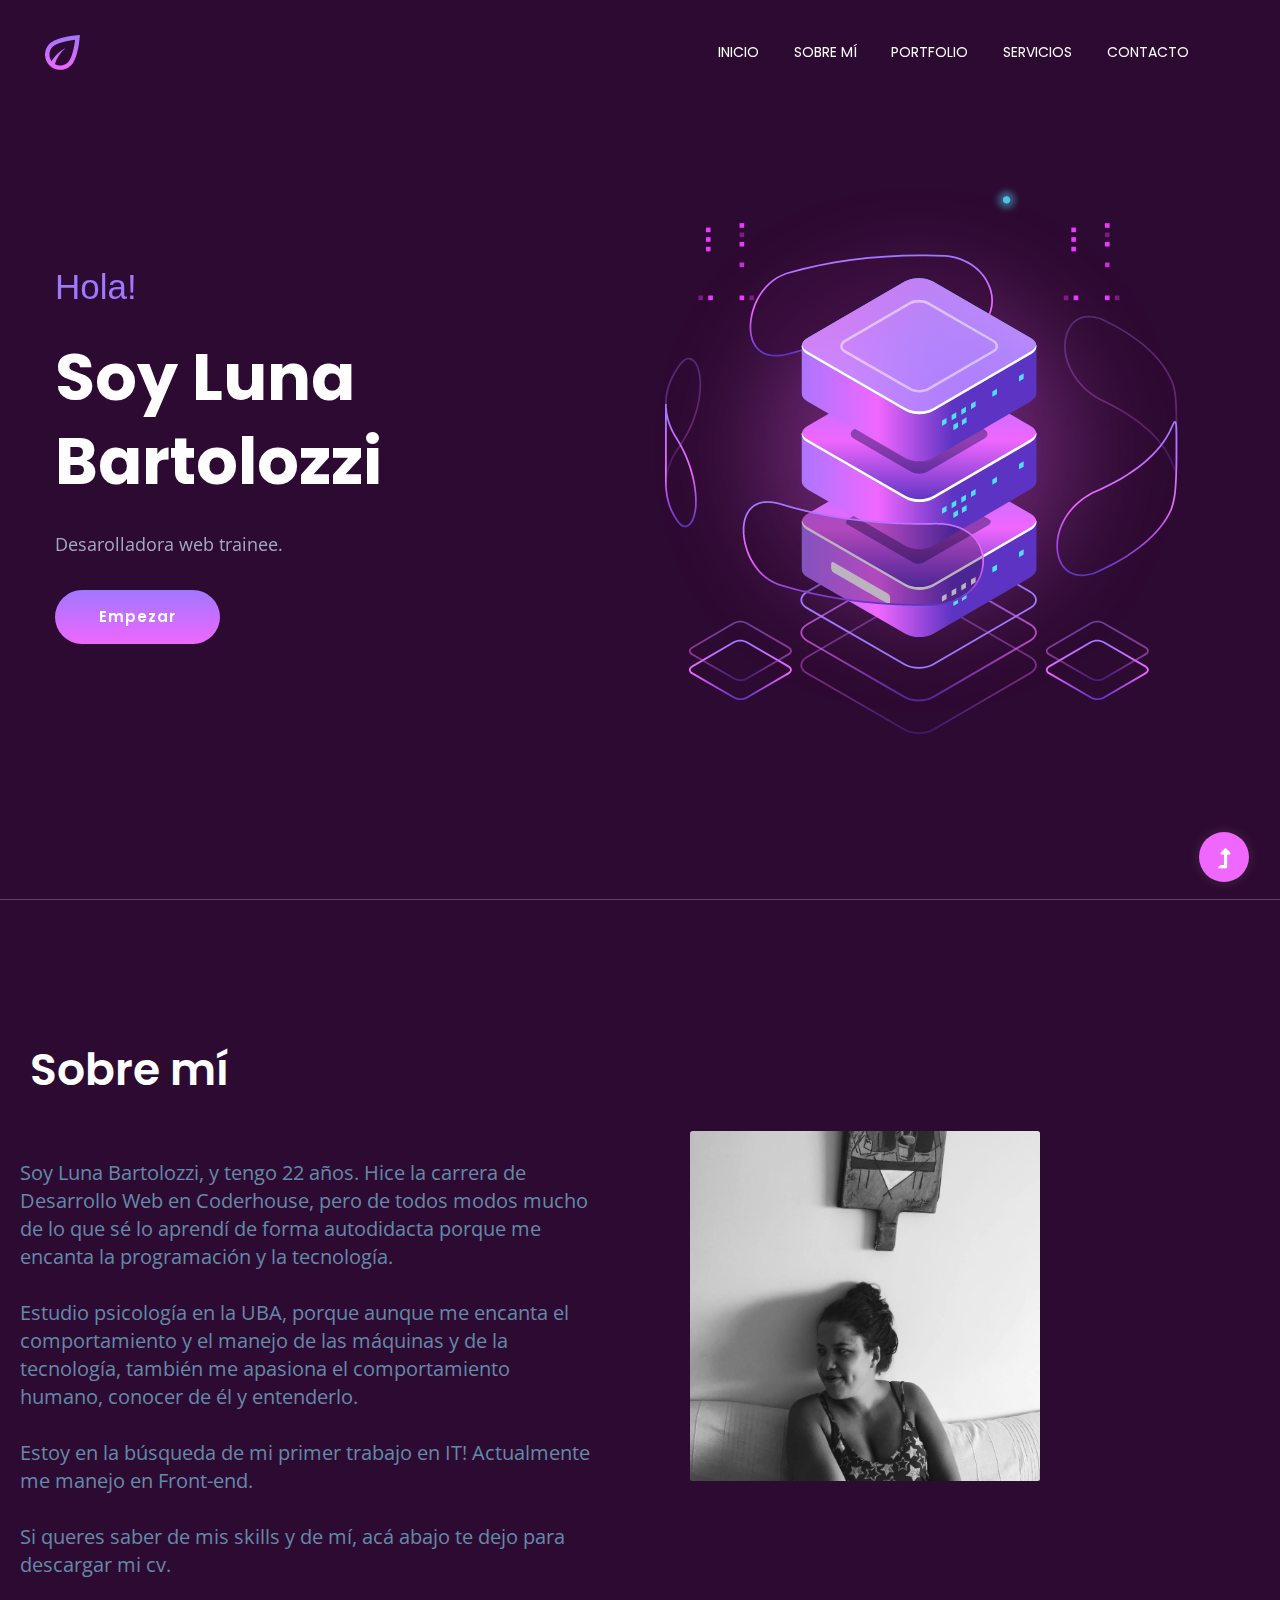
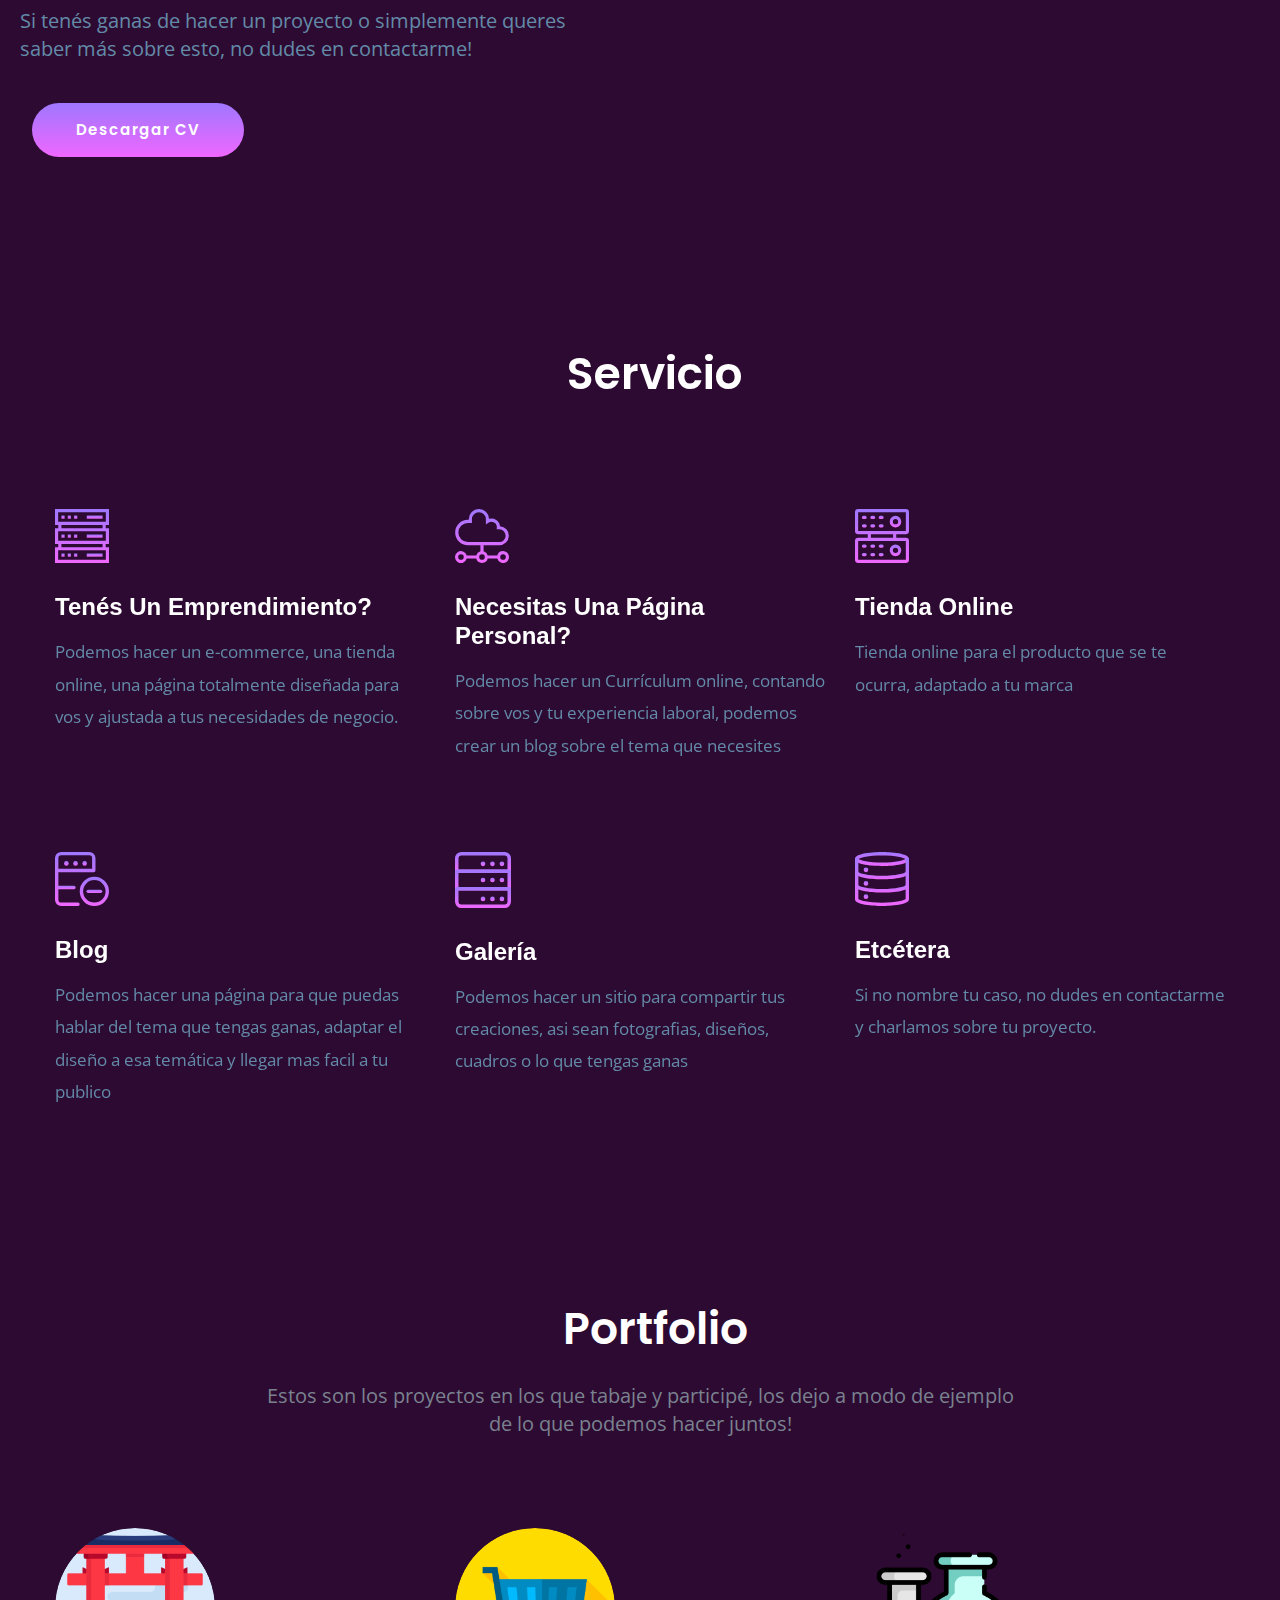
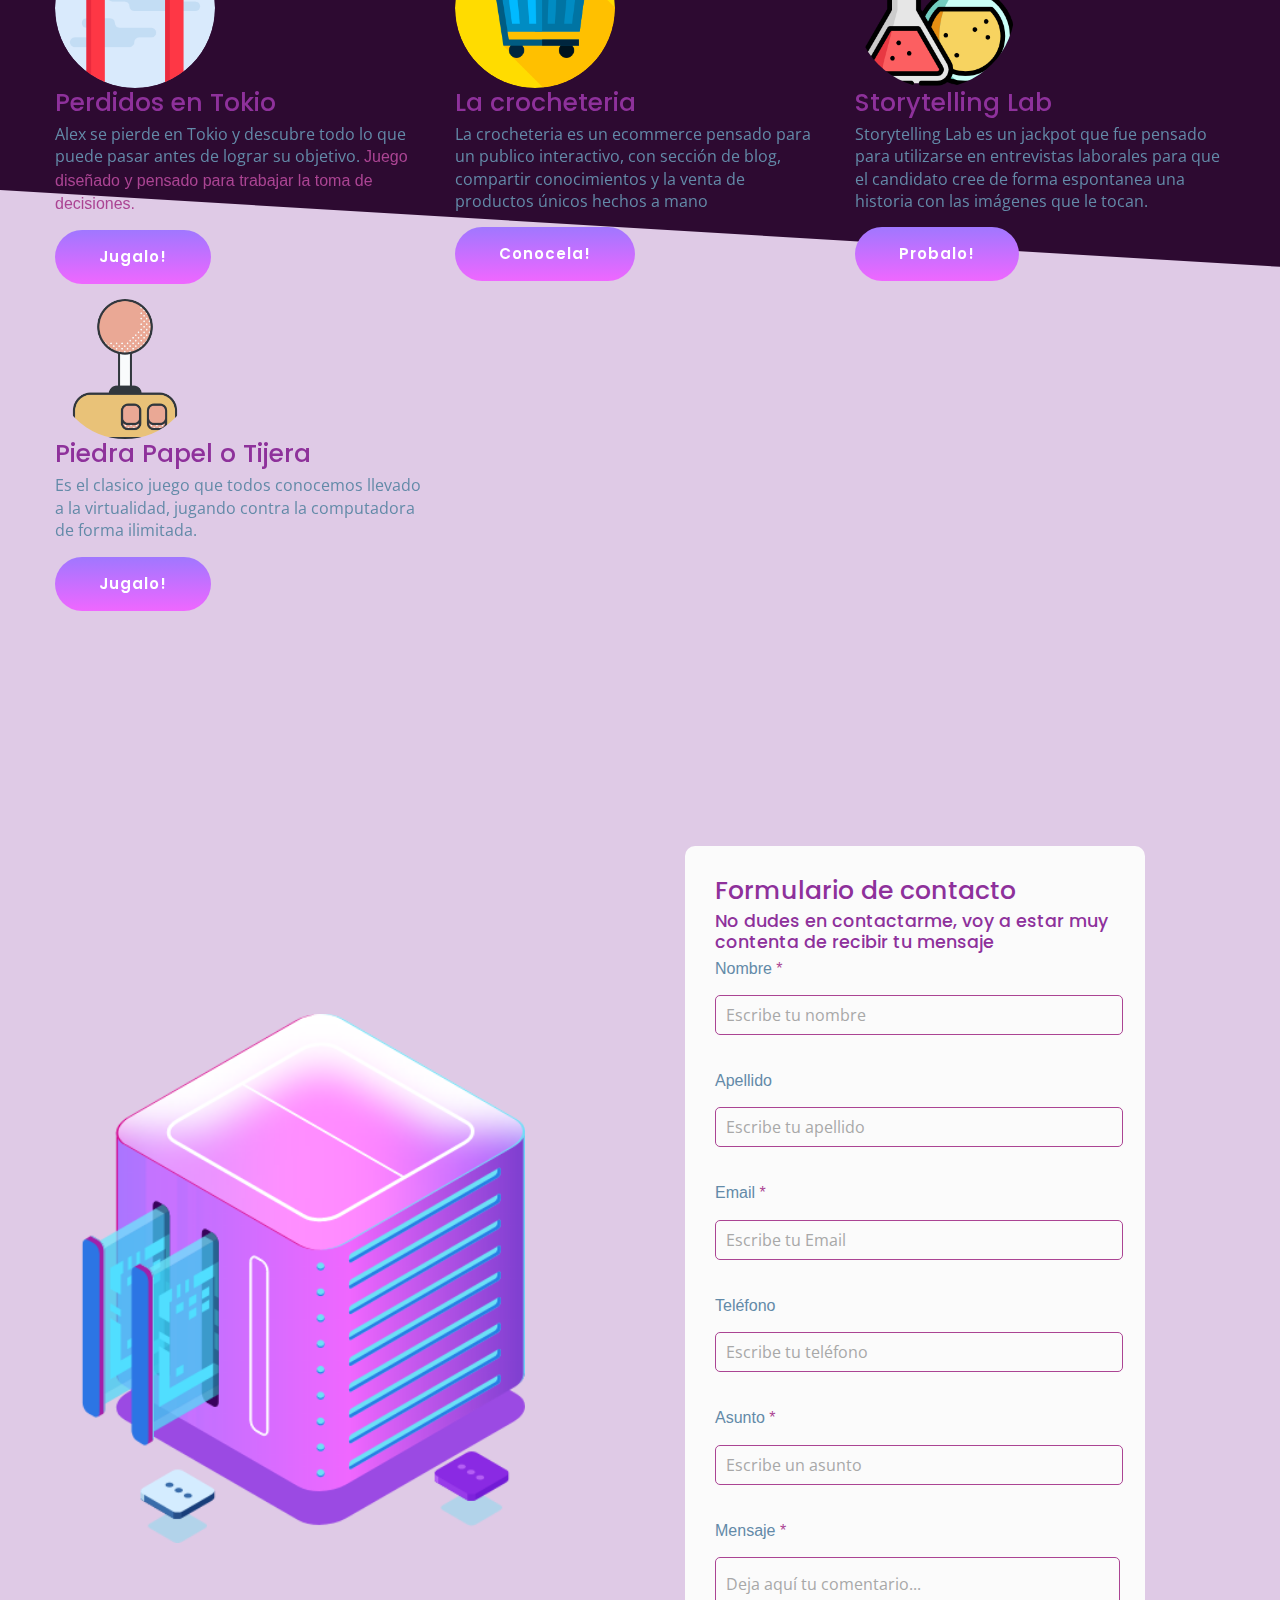
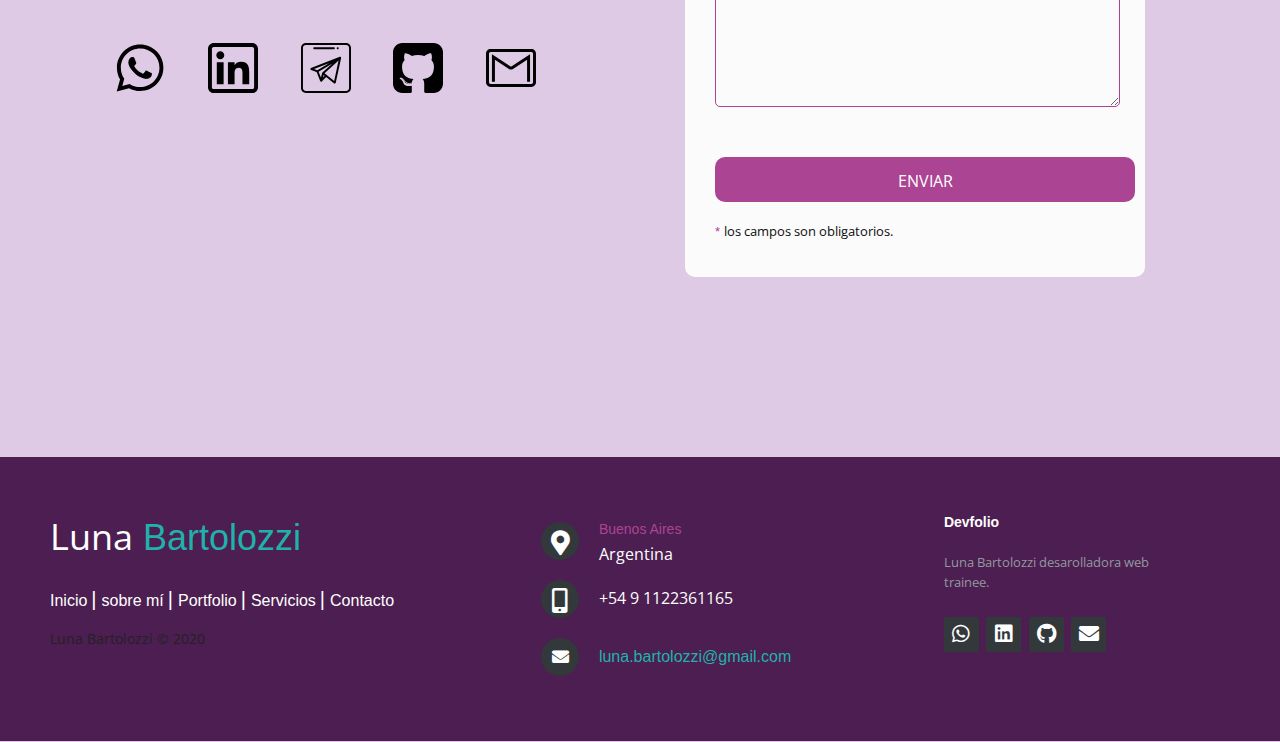
==== commit 514b2453: "update" ====
--- a/index.html
+++ b/index.html
@@ -394,7 +394,7 @@
                             </div>
                         </div>
                     </div>
-                    <div class="col-xl-7 col-lg-7 col-md-12">
+               <!--      <div class="col-xl-7 col-lg-7 col-md-12">
                         <div class="body-diploma">
                             <div>
                                 <div class="section-tittle text-center mb-105">
@@ -427,7 +427,7 @@
 
                             </div>
                         </div>
-                    </div>
+                    </div> -->
                 </div>
             </div>
         </div>
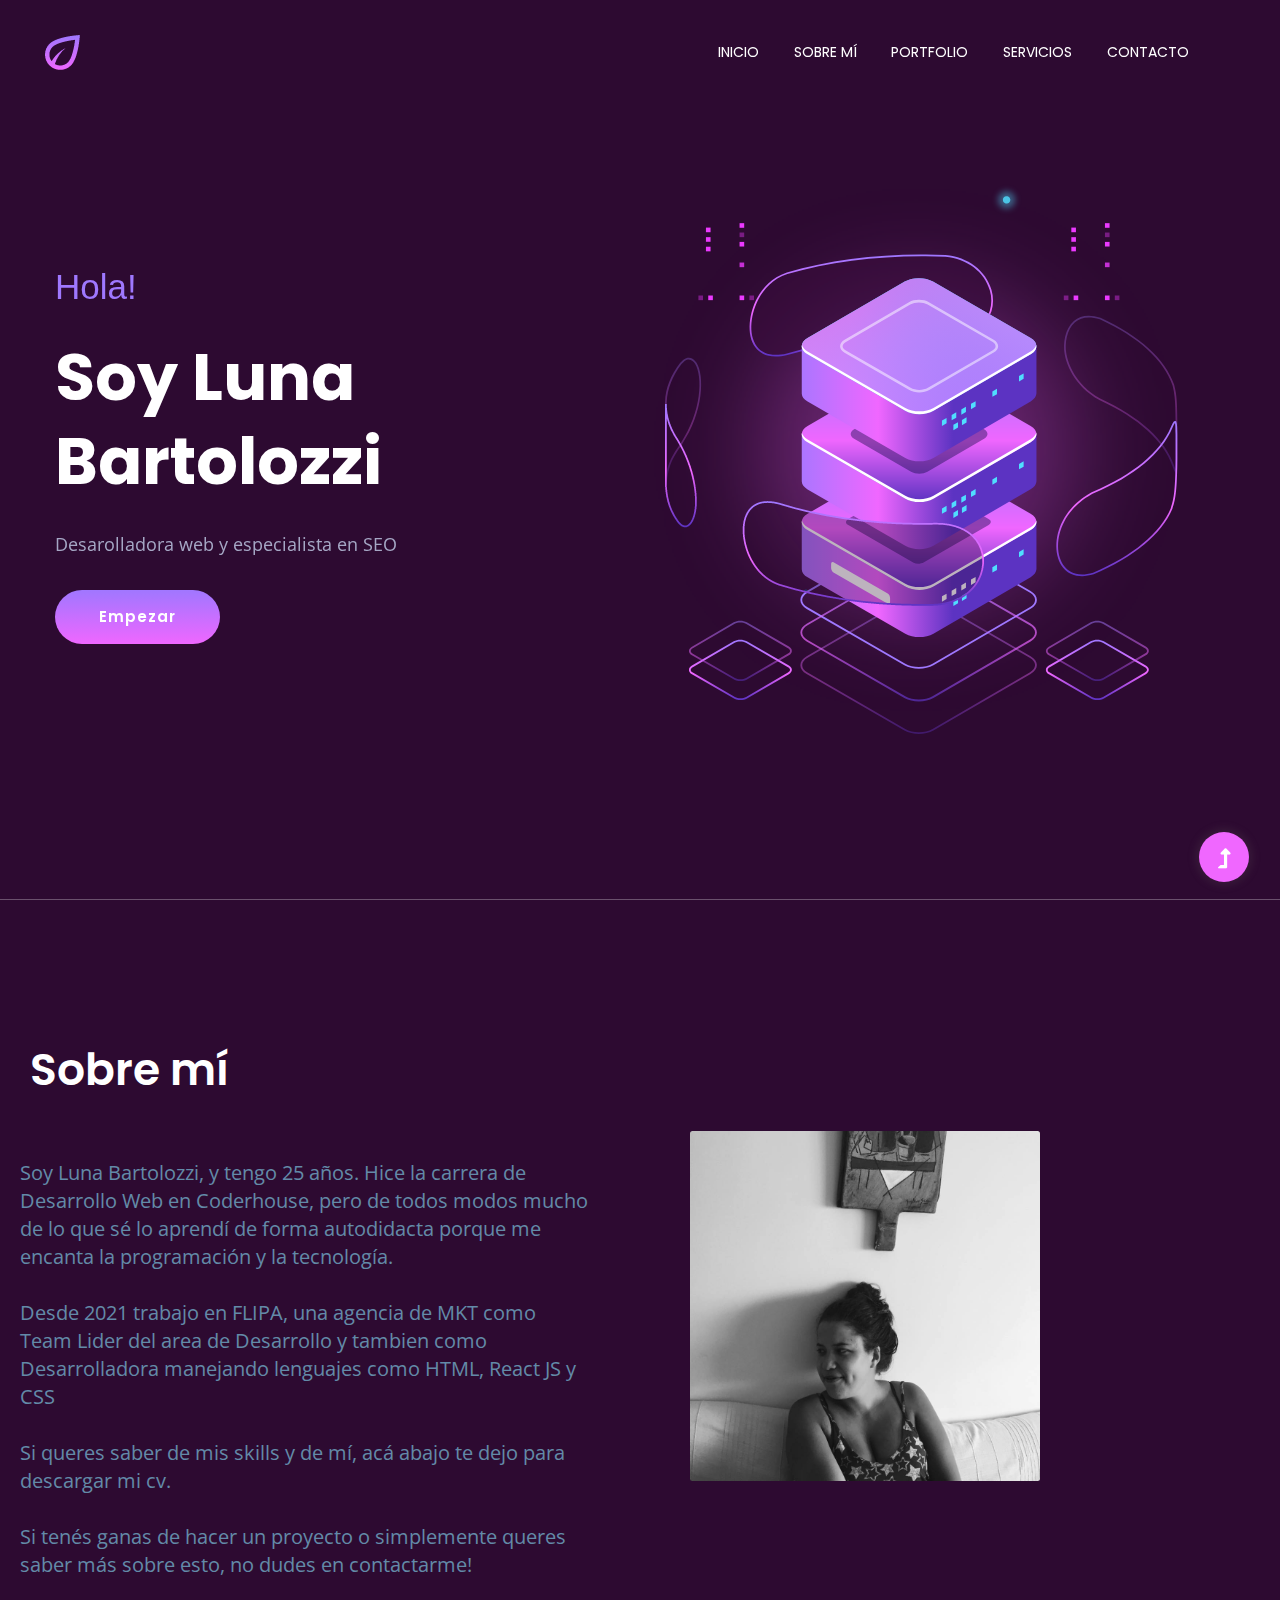
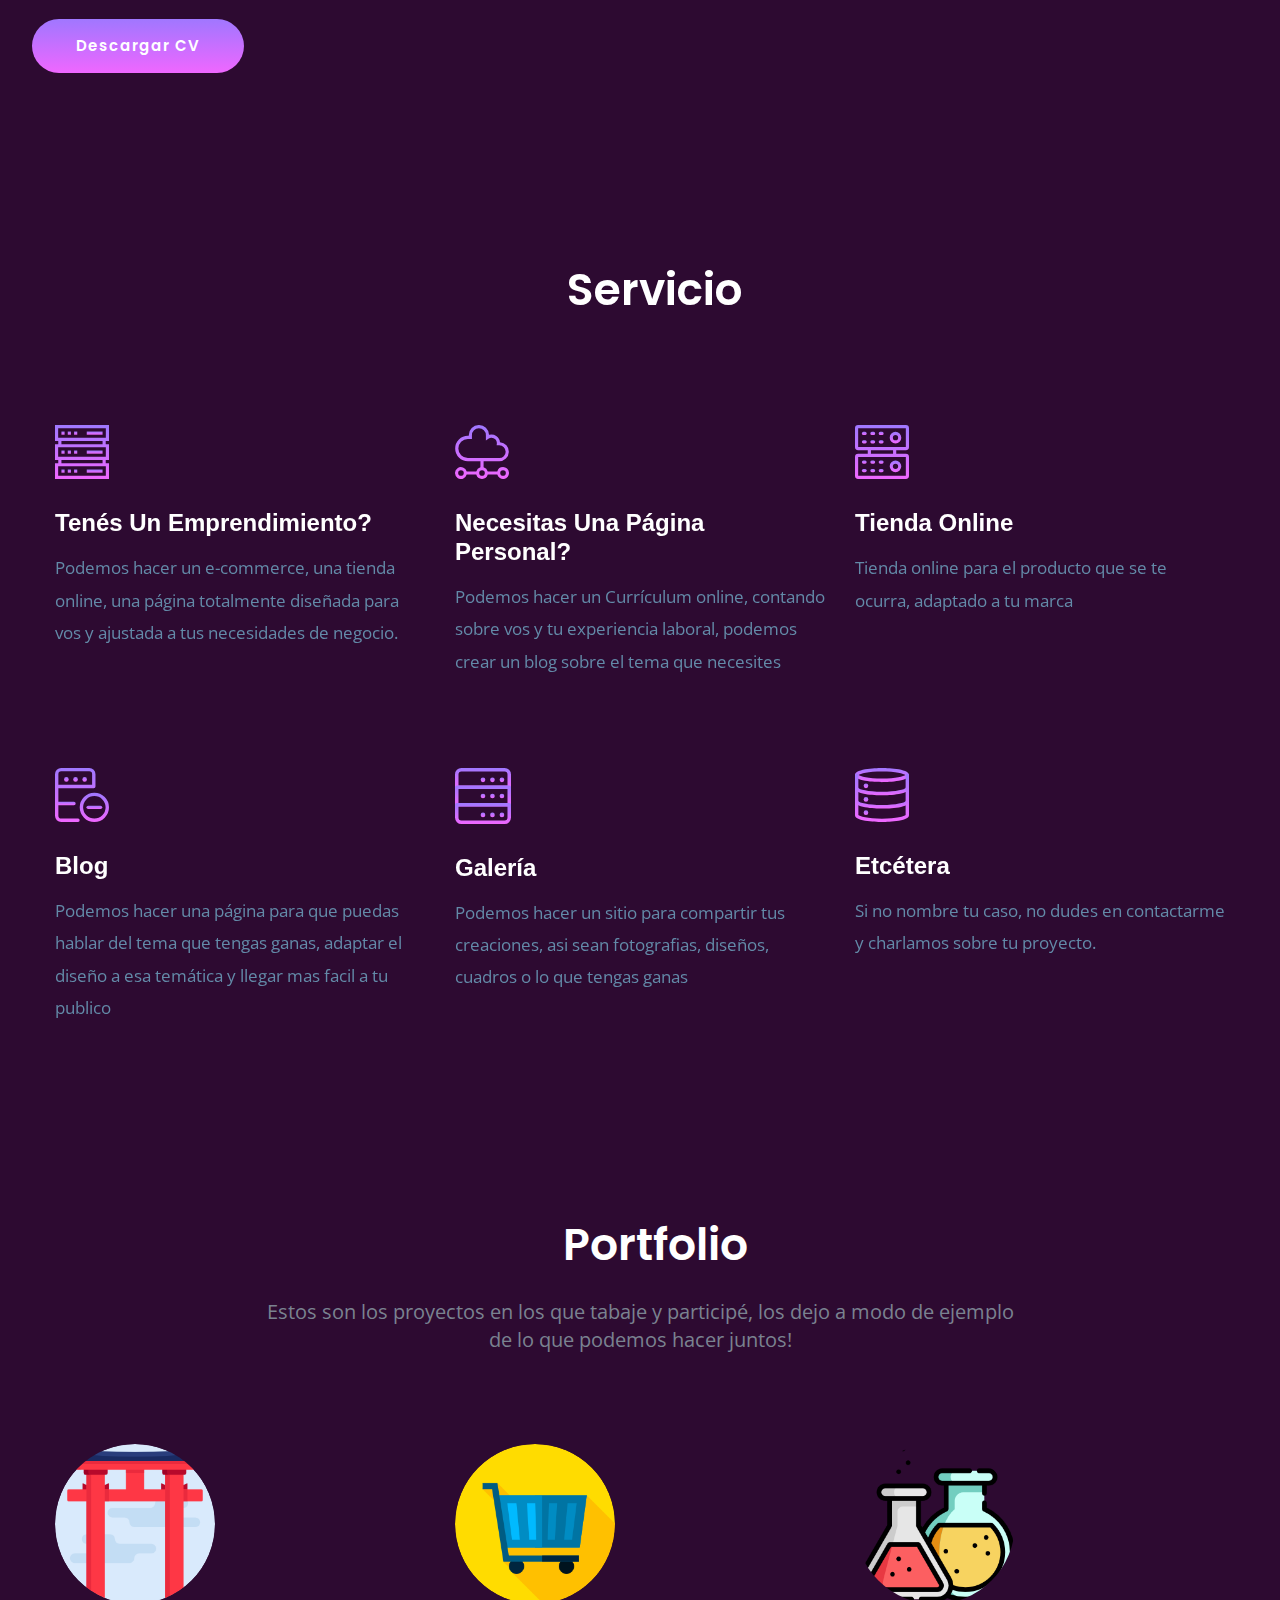
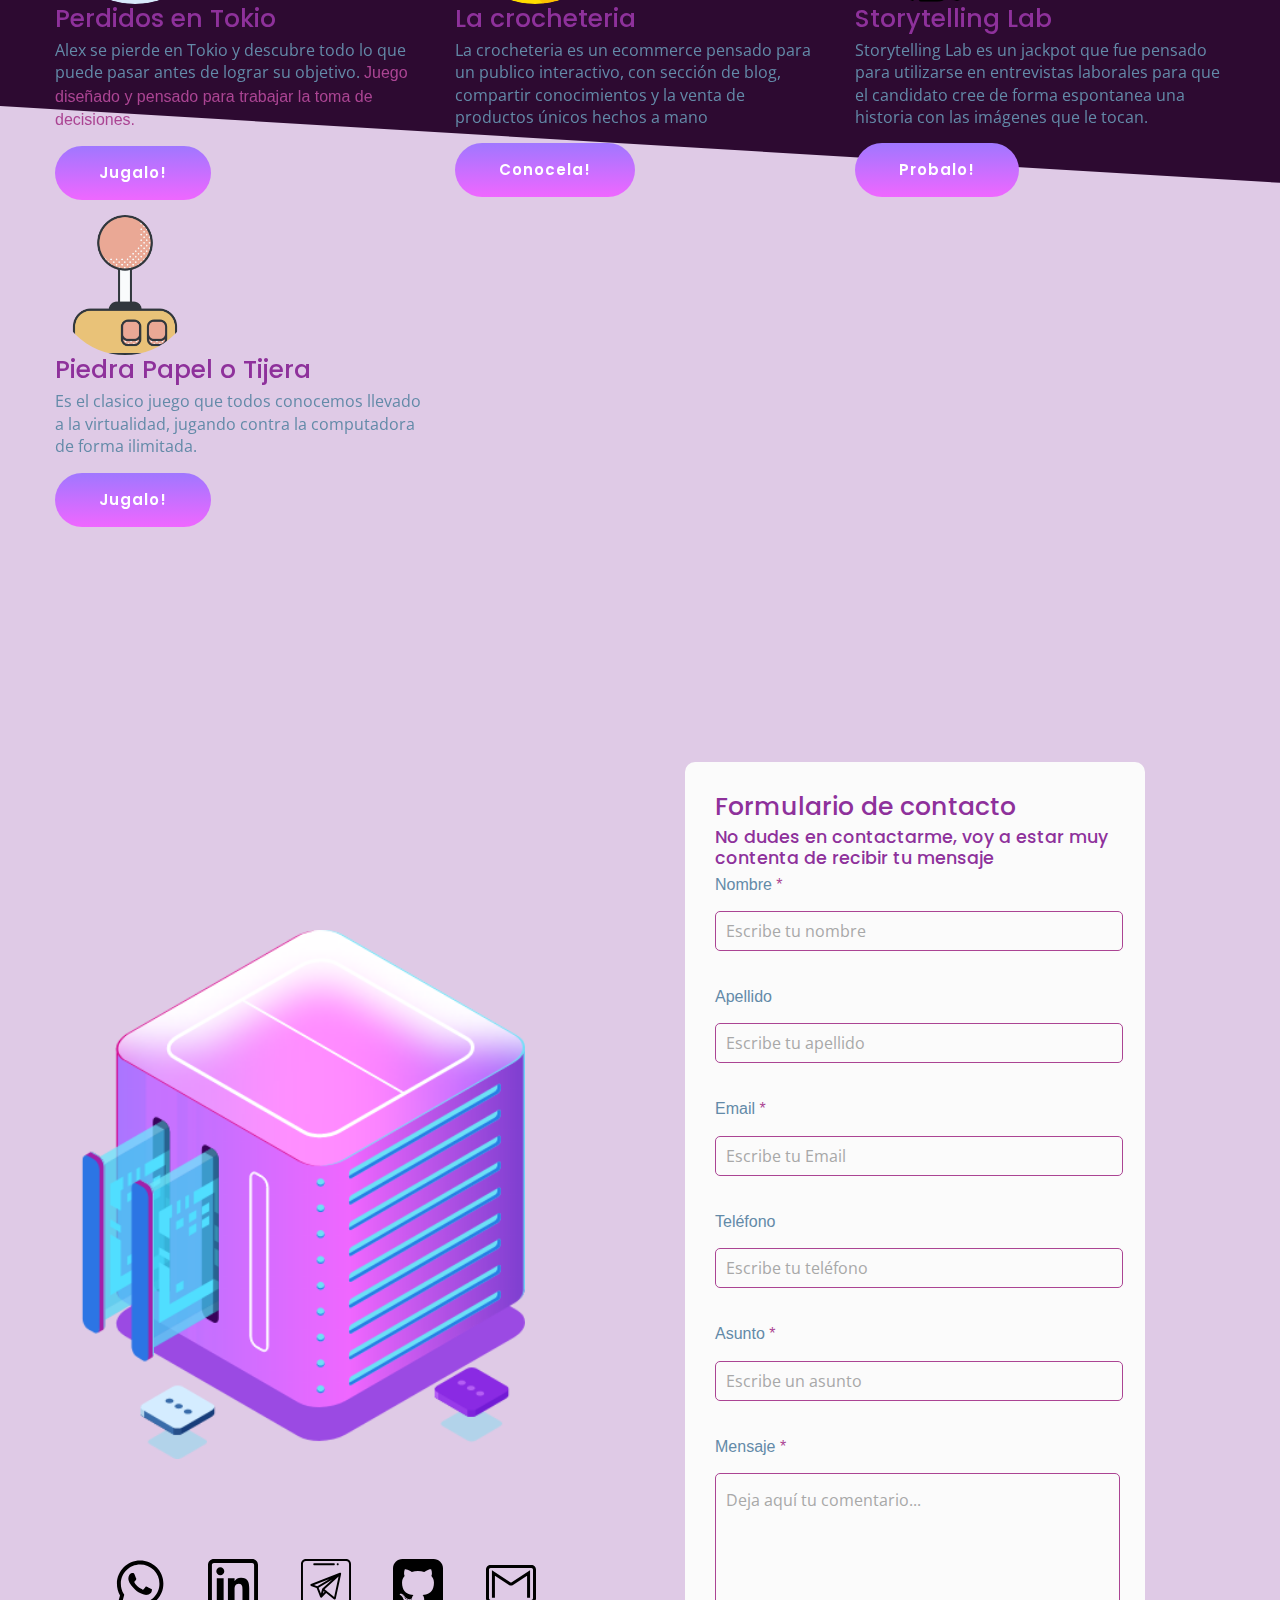
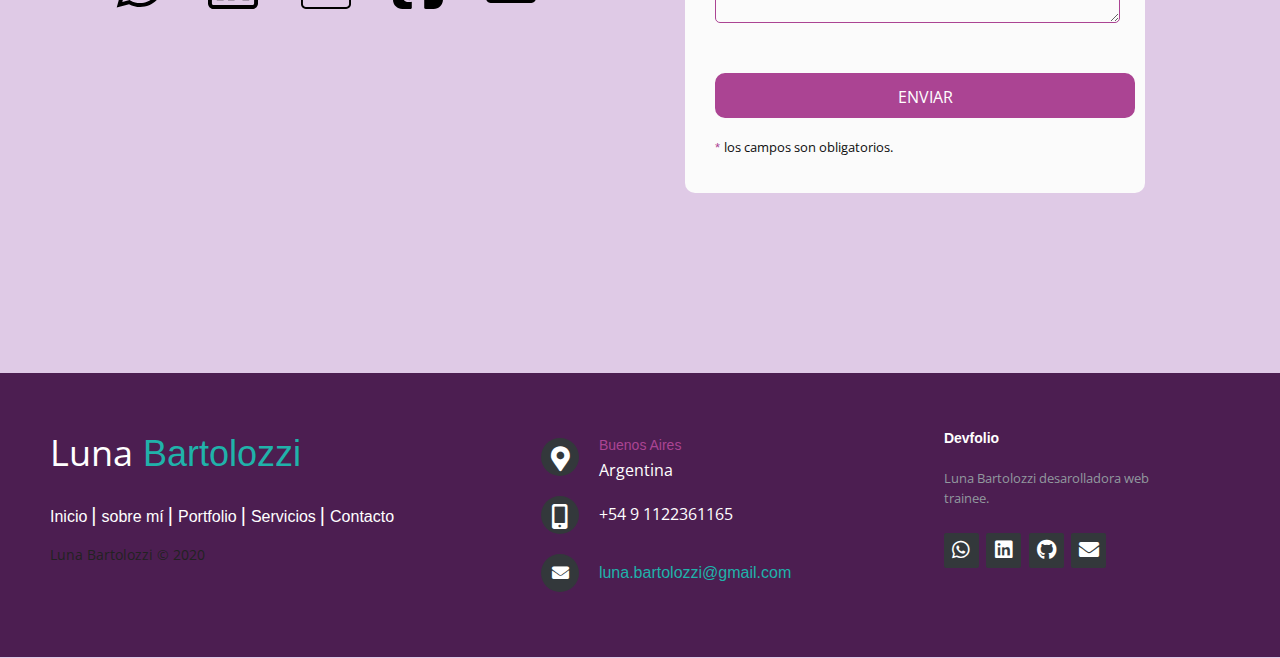
==== commit d0e5c541: "Update index.html" ====
--- a/index.html
+++ b/index.html
@@ -100,7 +100,7 @@
                                 <div class="hero__caption">
                                     <span class="hola" data-animation="fadeInLeft" data-delay=".3s">Hola!</span>
                                     <h1 data-animation="fadeInLeft" data-delay=".6s"> Soy Luna Bartolozzi</h1>
-                                    <p data-animation="fadeInLeft" data-delay=".8s">Desarolladora web trainee.</p>
+                                    <p data-animation="fadeInLeft" data-delay=".8s">Desarolladora web y especialista en SEO</p>
                                     <!-- Slider btn -->
                                     <div class="slider-btns">
                                         <!-- Hero-btn -->
@@ -128,25 +128,24 @@
                     <h2 class="h2-mi">Sobre mí</h2>
                 </div>
                 <div class="text-img">
-                    <p class="text-area mb-40"> <br> Soy Luna Bartolozzi, y tengo 22 años. Hice la carrera de Desarrollo
+                    <p class="text-area mb-40"> <br> Soy Luna Bartolozzi, y tengo 25 años. Hice la carrera de Desarrollo
                         Web en Coderhouse, pero de todos modos mucho de lo que sé lo aprendí de forma autodidacta porque
                         me encanta la programación y la tecnología. <br>
 
-                        <br> Estudio psicología en la UBA, porque aunque me encanta el comportamiento y el manejo de las
-                        máquinas y de la tecnología, también me apasiona el comportamiento humano, conocer de él y
-                        entenderlo. <br>
-
-                        <br> Estoy en la búsqueda de mi primer trabajo en IT! Actualmente me manejo en Front-end. <br>
+                       
+
+                        <br>Desde 2021 trabajo en FLIPA, una agencia de MKT como Team Lider del area de Desarrollo y tambien como Desarrolladora manejando lenguajes como HTML, React JS y CSS <br>
 
                         <br> Si queres saber de mis skills y de mí, acá abajo te dejo para descargar mi cv. <br>
 
                         <br> Si tenés ganas de hacer un proyecto o simplemente queres saber más sobre esto, no dudes en
                         contactarme!
                     </p>
+
                     <img src=" assets/img/gallery/IMG_9530.JPG" class="imagen rounded float-right" alt="imagen">
                 </div>
                 <div class="text-sobremi button-header margin-left"><a
-                        href="https://drive.google.com/drive/folders/1nBuqd80nM3DJOhxgVs4rRoWmL8nc0IZe?usp=sharing"
+                        href="https://drive.google.com/file/d/1dMUmkeYkdiNiBokSiMk_P6cOAv7J_LDI/view?usp=sharing"
                         class="btn">Descargar CV</a></div>
             </div>
         </section>
@@ -525,4 +524,4 @@
 
 </body>
 
-</html>+</html>
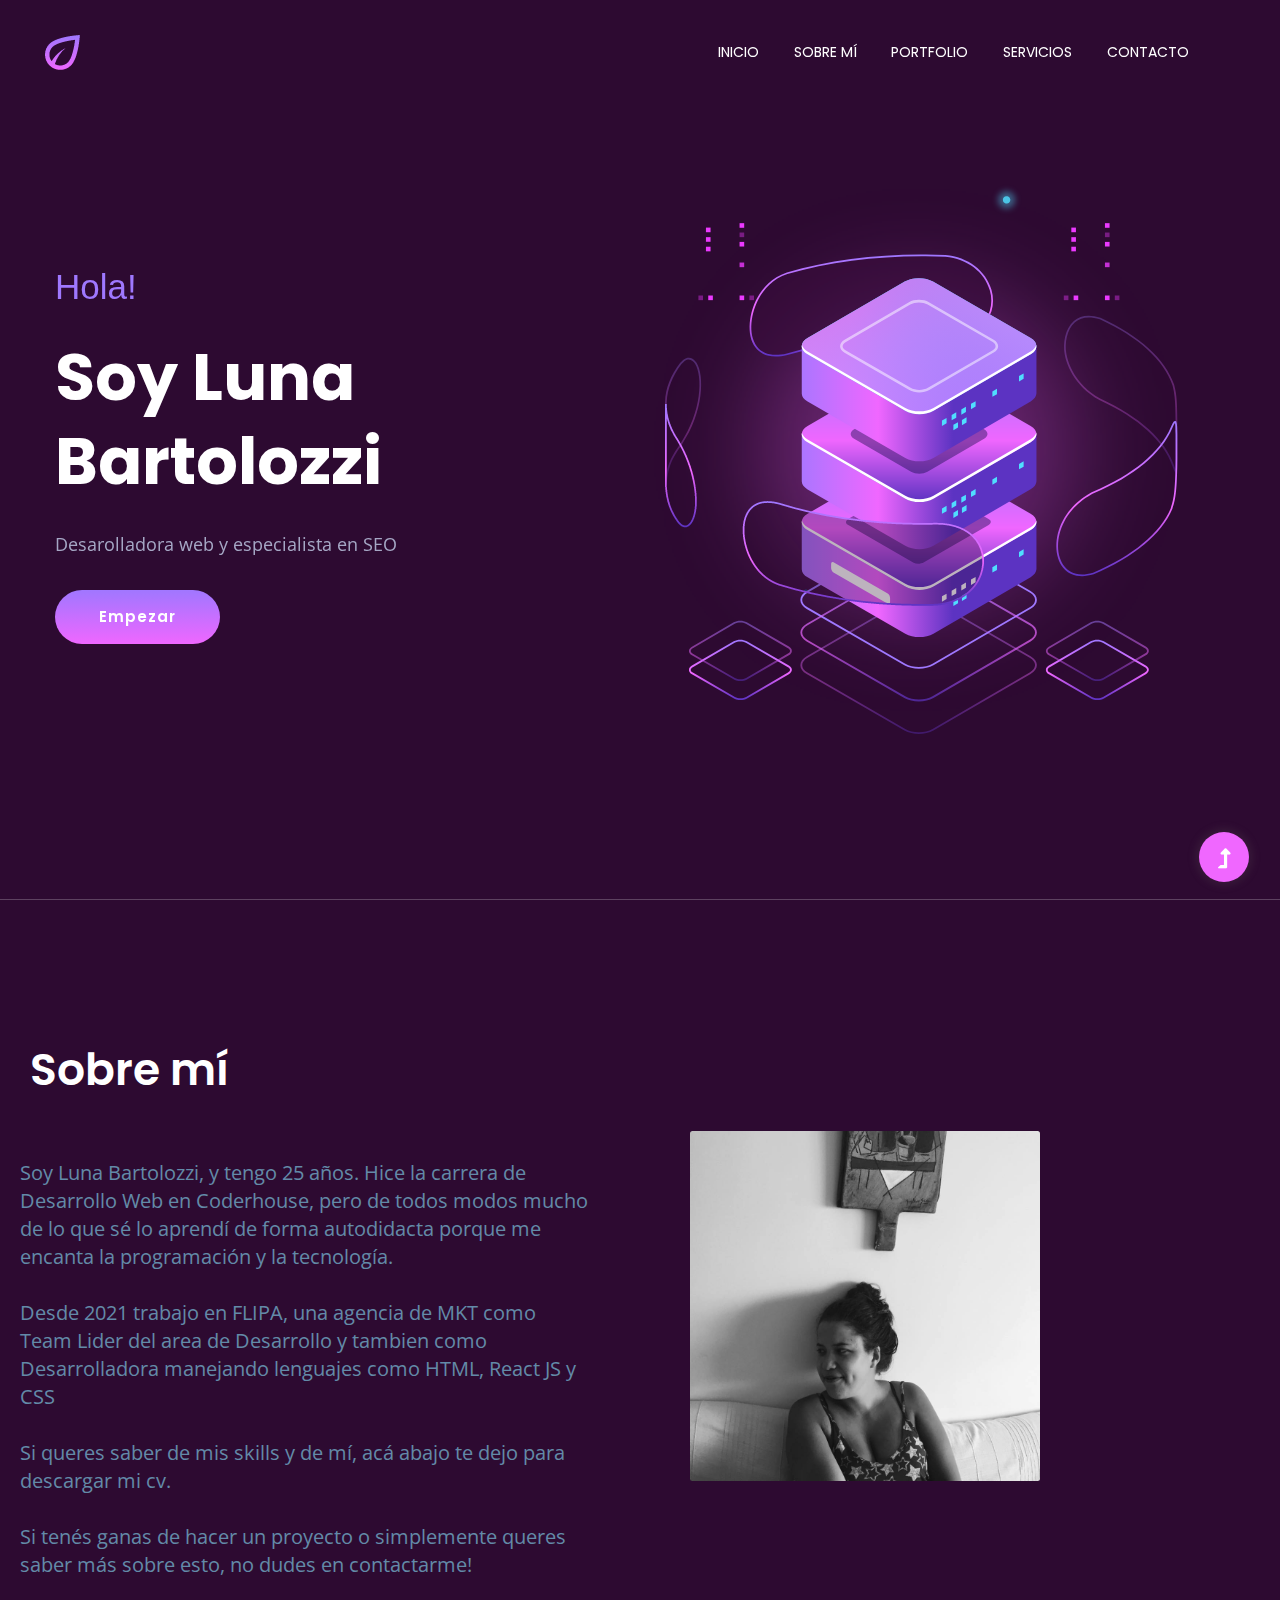
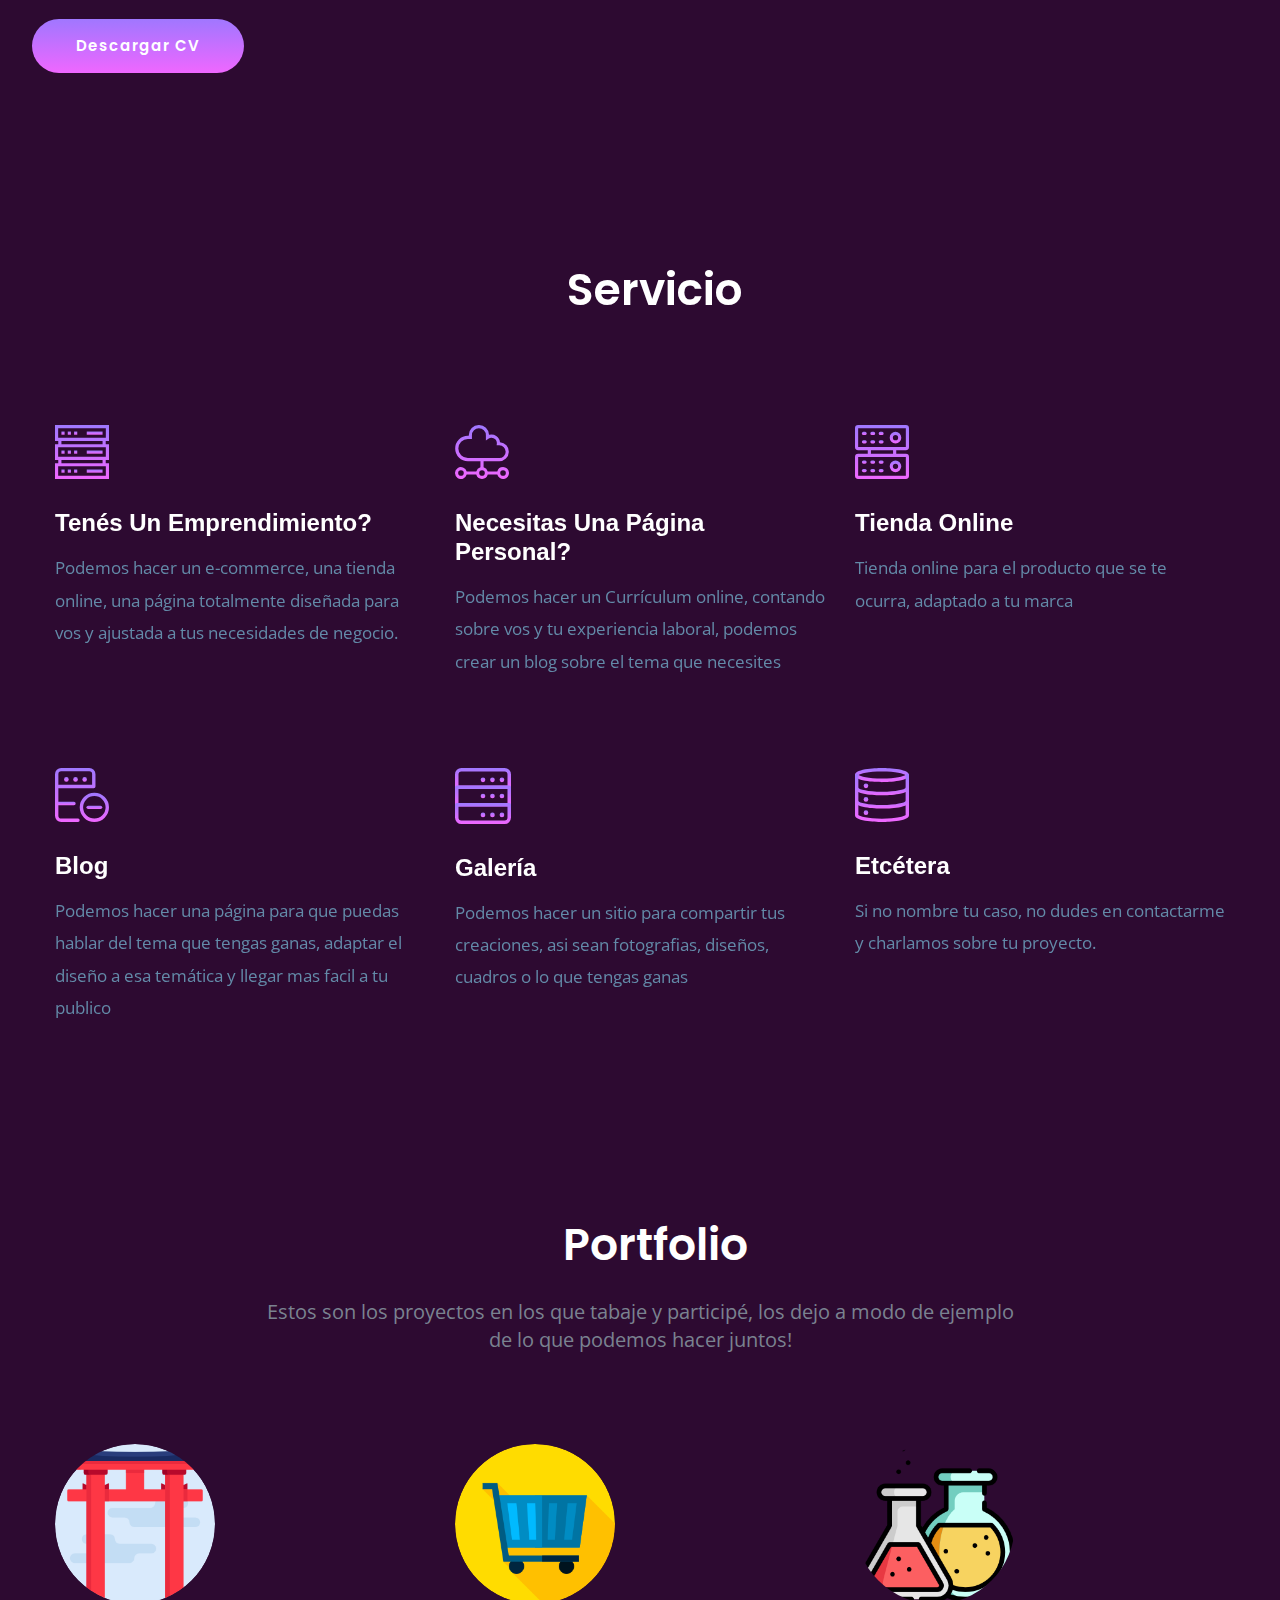
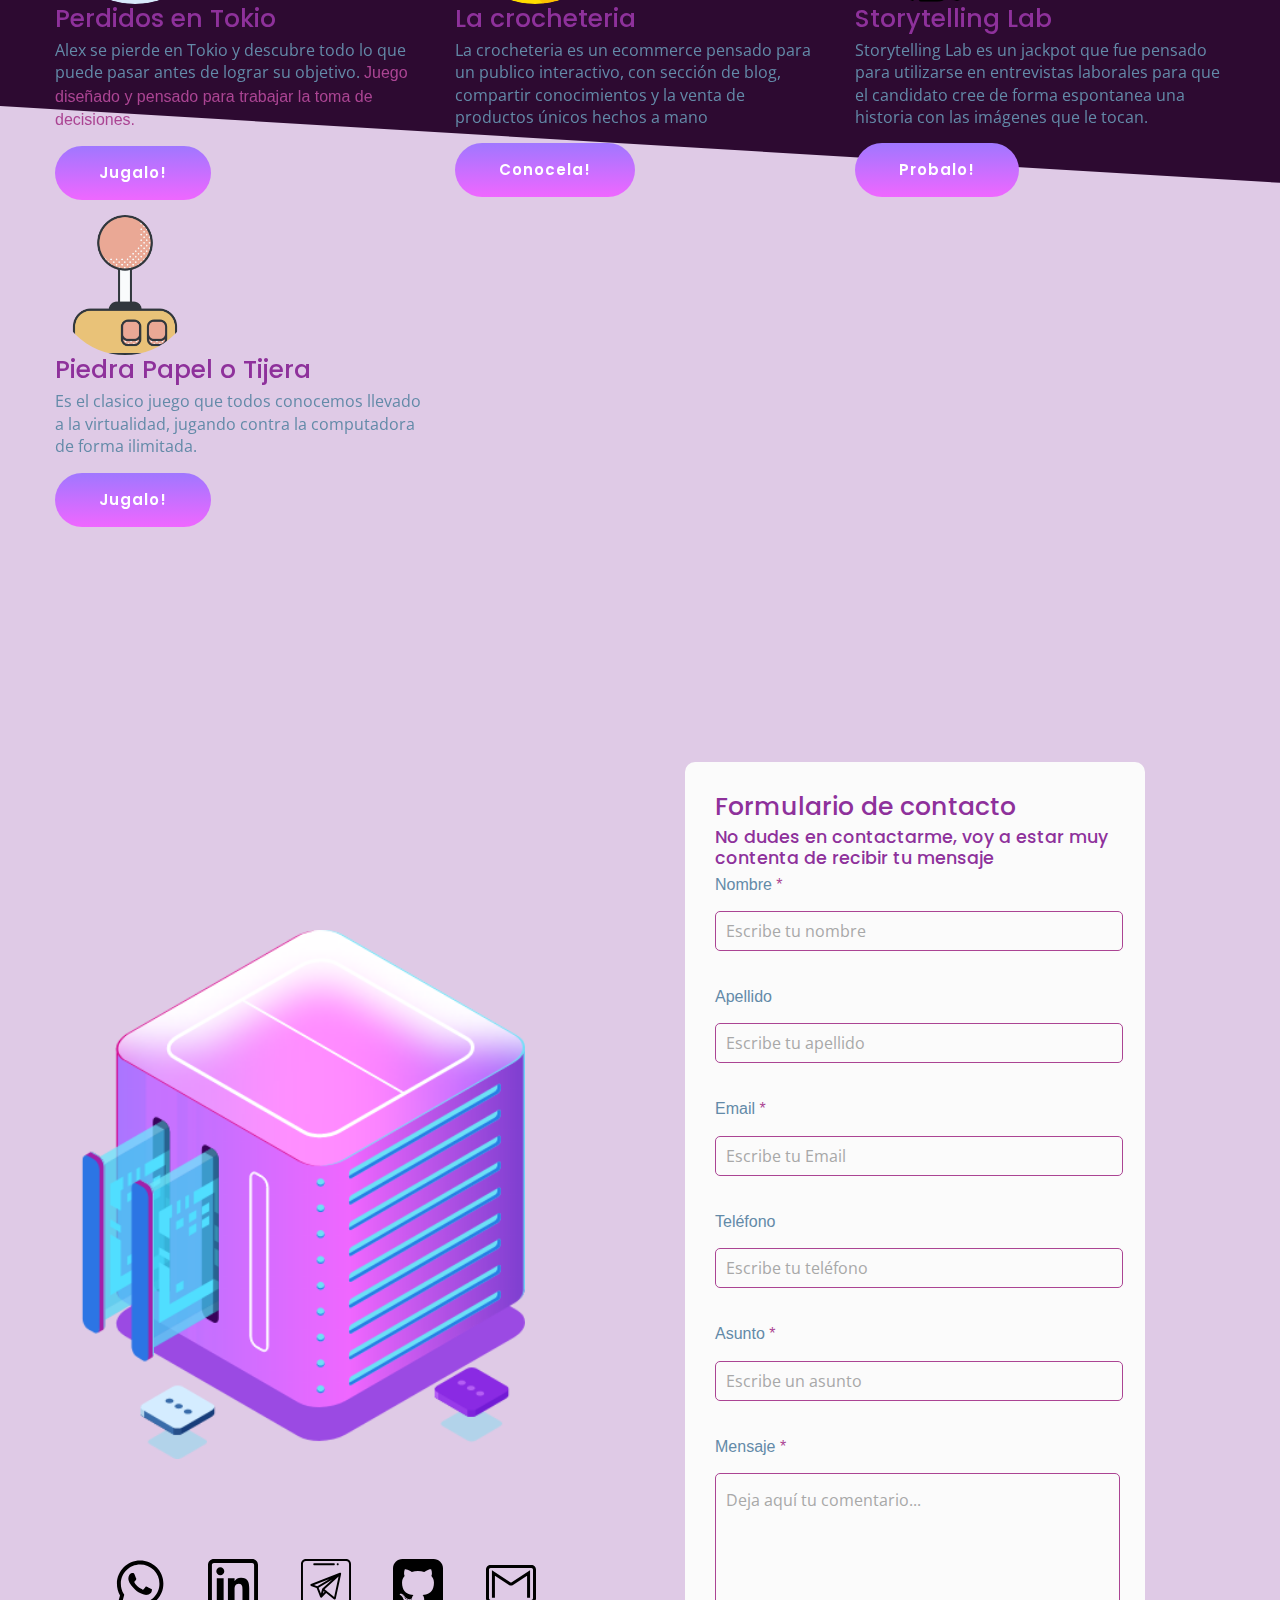
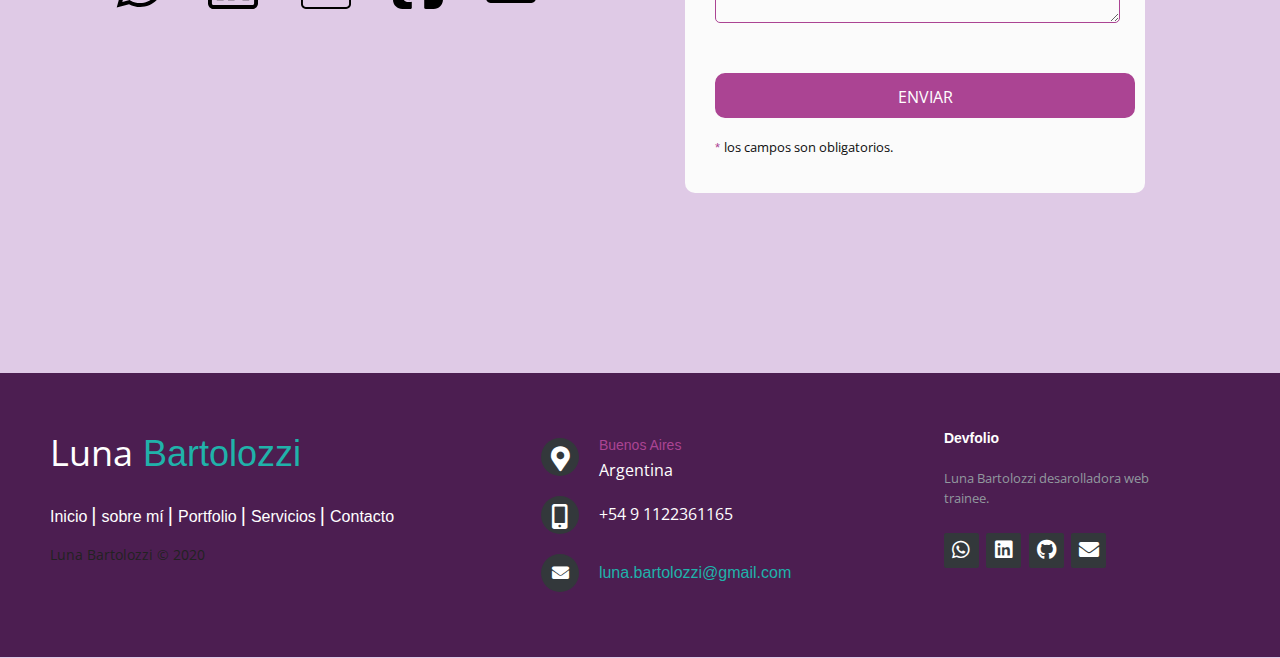
==== commit 1a84ca24: "Update index.html" ====
--- a/index.html
+++ b/index.html
@@ -132,8 +132,6 @@
                         Web en Coderhouse, pero de todos modos mucho de lo que sé lo aprendí de forma autodidacta porque
                         me encanta la programación y la tecnología. <br>
 
-                       
-
                         <br>Desde 2021 trabajo en FLIPA, una agencia de MKT como Team Lider del area de Desarrollo y tambien como Desarrolladora manejando lenguajes como HTML, React JS y CSS <br>
 
                         <br> Si queres saber de mis skills y de mí, acá abajo te dejo para descargar mi cv. <br>
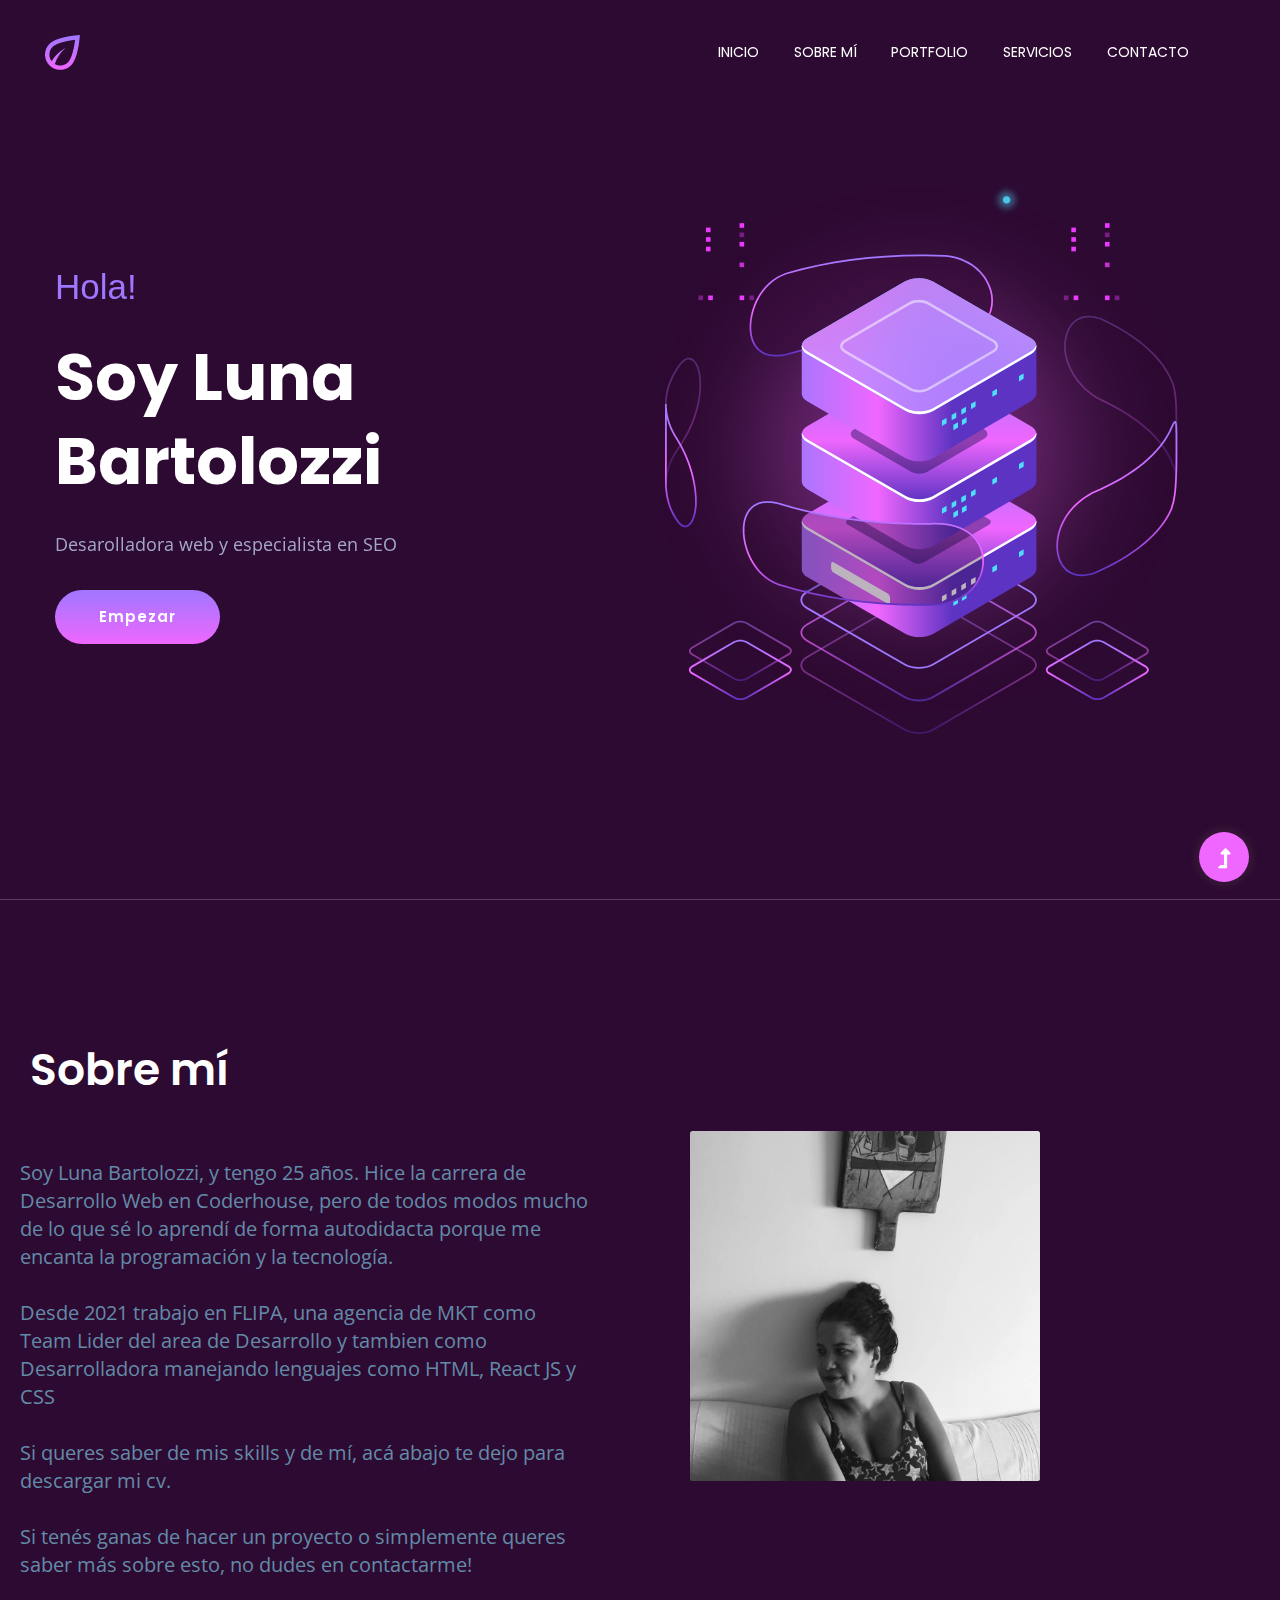
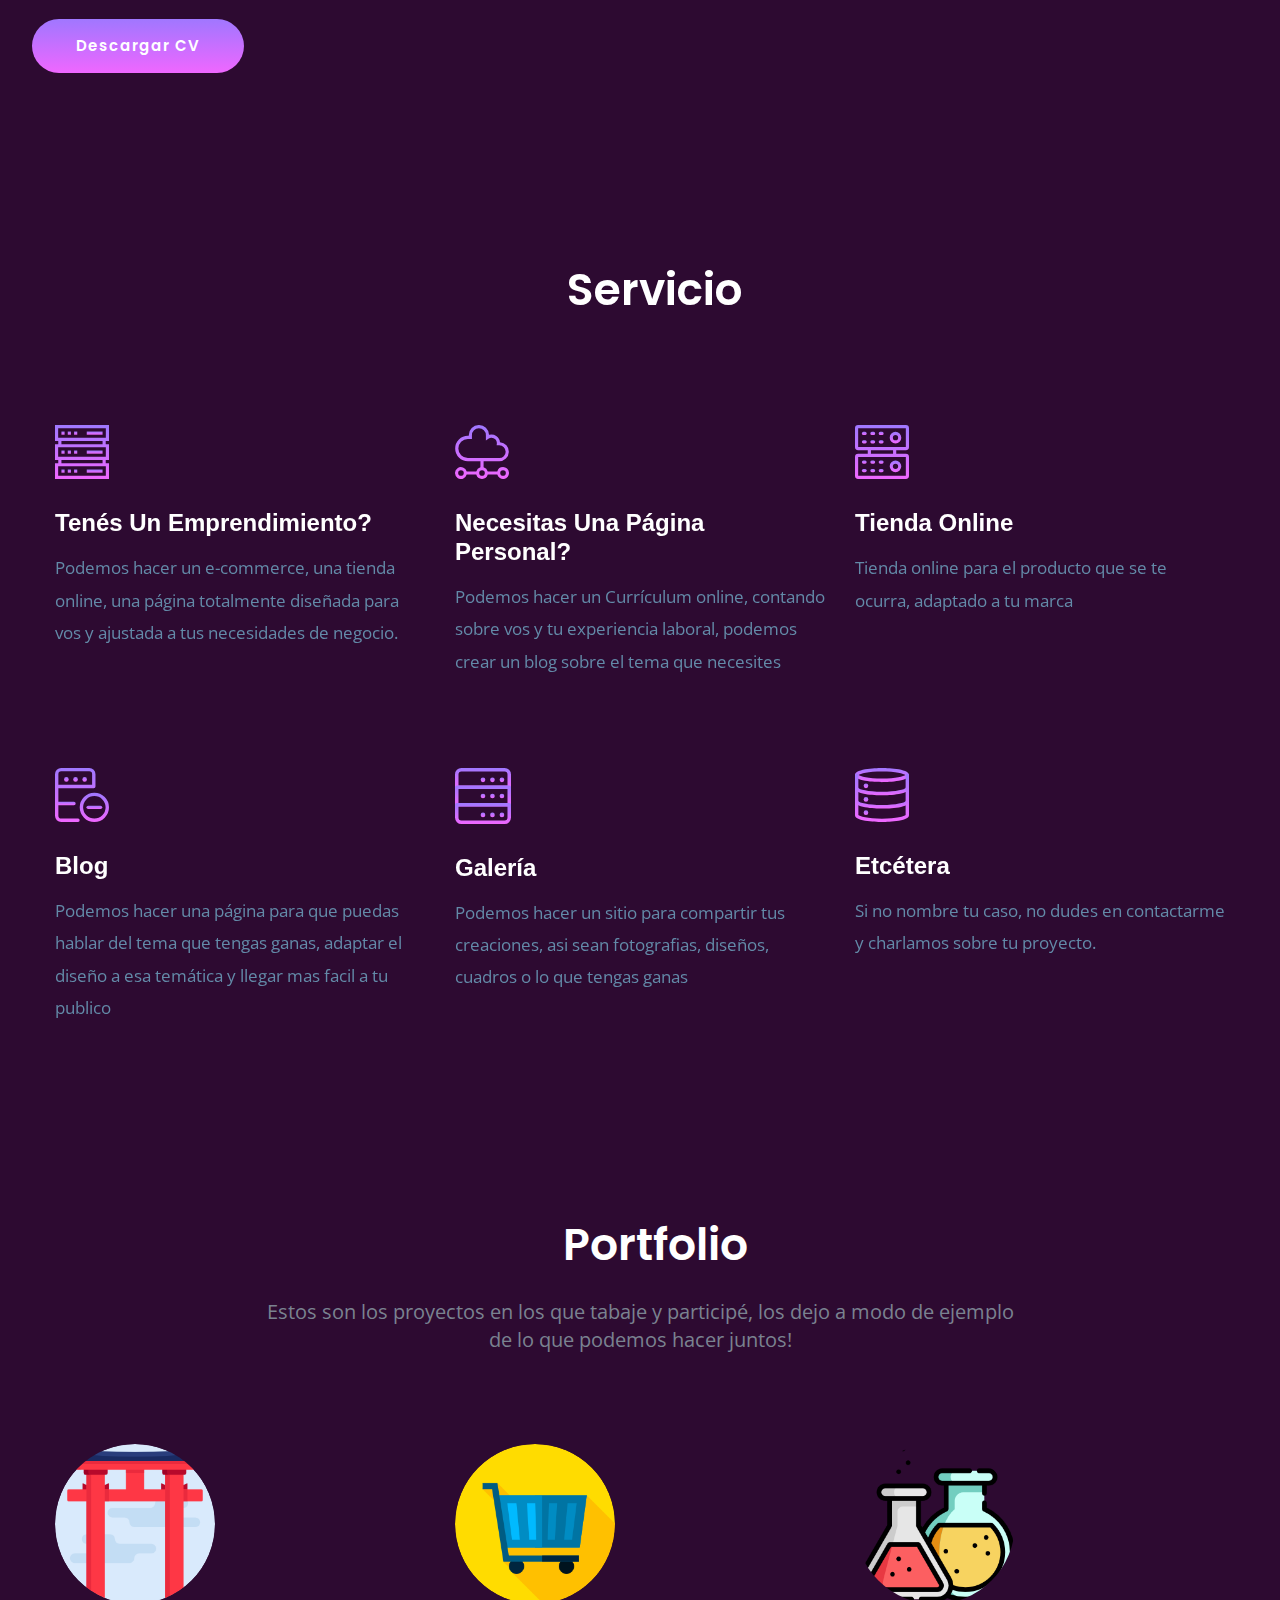
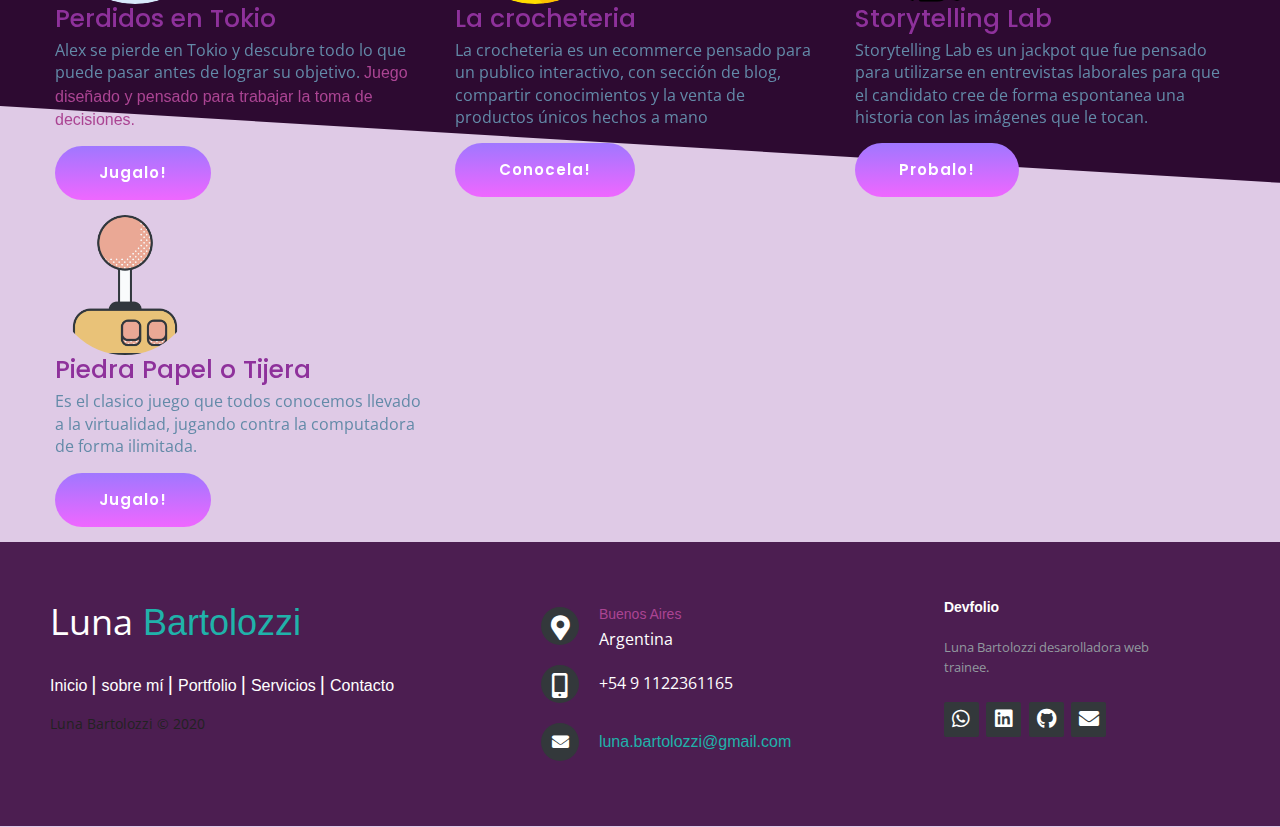
==== commit d756d8ad: "borrando form" ====
--- a/index.html
+++ b/index.html
@@ -304,130 +304,7 @@
         </section>
         <!-- Pricing Card End -->
         <!--? About-1 Area Start -->
-        <div id="contacto" class="about-area1 section-padding40">
-            <div class="container">
-                <div class="row align-items-center justify-content-between">
-                    <div class="col-xl-5 col-lg-5 col-md-8 col-sm-10">
-                        <!-- about-img -->
-                        <div class="about-img">
-                            <img src="assets/img/gallery/about1.png" alt="">
-                        </div>
-                        <div class="icons">
-                            <a href="https://wa.me/5491122361165"><img class="icons-a"
-                                    src="assets/img/icon/whatsapp.svg" alt="whatsapp"></i>
-                            </a>
-                            <a href="https://www.linkedin.com/in/luna-abril-bartolozzi-machuca/"><img class="icons-a"
-                                    src="assets/img/icon/linkedin.svg" alt="linkedin"></a>
-                            <a href="https://t.me/lunabartolozzi"><img class="icons-a"
-                                    src="assets/img/icon/telegram.svg" alt="telegram"></a>
-                            <a href="https://github.com/lunabartolozzi"><img class="icons-a"
-                                    src="assets/img/icon/github-sign.svg" alt="github"></a>
-                            <a href="mailto:luna.bartolozzi@gmail.com"><img class="icons-a"
-                                    src="assets/img/icon/gmail.svg" alt="gmail"></a>
-
-                        </div>
-                    </div>
-                    <div class="col-xl-7 col-lg-7 col-md-12">
-                        <div class="about-caption">
-                            <div class="contact_form">
-                                <div class="formulario">
-                                    <h1>Formulario de contacto</h1>
-                                    <h3>No dudes en contactarme, voy a estar muy contenta de recibir tu mensaje</h3>
-                                    <form action="submeter-formulario.php" method="post">
-                                        <p>
-                                            <label for="nombre" class="colocar_nombre">Nombre
-                                                <span class="obligatorio">*</span>
-                                            </label>
-                                            <input type="text" name="introducir_nombre" id="nombre"
-                                                required="obligatorio" placeholder="Escribe tu nombre">
-                                        </p>
-                                        <p>
-                                            <label for="nombre" class="colocar_nombre"> Apellido
-                                            </label>
-                                            <input type="url" name="introducir_apellido" id="nombre"
-                                                placeholder="Escribe tu apellido">
-                                        </p>
-                                        <p>
-                                            <label for="email" class="colocar_email">Email
-                                                <span class="obligatorio">*</span>
-                                            </label>
-                                            <input type="email" name="introducir_email" id="email"
-                                                required="obligatorio" placeholder="Escribe tu Email">
-                                        </p>
-
-                                        <p>
-                                            <label for="telefone" class="colocar_telefono">Teléfono
-                                            </label>
-                                            <input type="tel" name="introducir_telefono" id="telefono"
-                                                placeholder="Escribe tu teléfono">
-                                        </p>
-                                        <p>
-                                            <label for="asunto" class="colocar_asunto">Asunto
-                                                <span class="obligatorio">*</span>
-                                            </label>
-                                            <input type="text" name="introducir_asunto" id="assunto"
-                                                required="obligatorio" placeholder="Escribe un asunto">
-                                        </p>
-
-                                        <p>
-                                            <label for="mensaje" class="colocar_mensaje">Mensaje
-                                                <span class="obligatorio">*</span>
-                                            </label>
-                                            <textarea name="introducir_mensaje" class="texto_mensaje" id="mensaje"
-                                                required="obligatorio"
-                                                placeholder="Deja aquí tu comentario..."></textarea>
-                                        </p>
-
-                                        <button type="submit" name="enviar_formulario" id="enviar">
-                                            <p>Enviar</p>
-                                        </button>
-
-                                        <p class="aviso">
-                                            <span class="obligatorio"> * </span>los campos son obligatorios.
-                                        </p>
-                                    </form>
-                                </div>
-
-                            </div>
-                        </div>
-                    </div>
-               <!--      <div class="col-xl-7 col-lg-7 col-md-12">
-                        <div class="body-diploma">
-                            <div>
-                                <div class="section-tittle text-center mb-105">
-                                    <h2>Certificaciones</h2>
-                                    <div class="grid-container">
-                                        <div class="grid-item"> 
-                                            <a href="https://www.coderhouse.com/online/desarrollo-web-online">
-                                                <img class="img-diploma"
-                                                    src="assets/img/diplomas/desarrollo.png" alt="..."
-                                                    class="img-thumbnail"/>
-                                                </a>
-                                            </div>
-                                        <div class="grid-item"> 
-                                            <a href="https://www.coderhouse.com/online/javascript">
-                                                <img class="img-diploma"
-                                                    src="assets/img/diplomas/javascript.png" alt="..."
-                                                    class="img-thumbnail"/>
-                                                </a> 
-                                            </div>
-                                        <div class="grid-item"> 
-                                            <a href="https://www.coderhouse.com/online/reactjs">
-                                                <img class="img-diploma"
-                                                    src="assets/img/diplomas/react.png" alt="..."
-                                                    class="img-thumbnail"/>
-                                                </a>
-                                             </div>
-                                    </div>
-
-                                </div>
-
-                            </div>
-                        </div>
-                    </div> -->
-                </div>
-            </div>
-        </div>
+      
     </main>
     <!-- -------------------FOOTER--------------- -->
     <footer class="footer-distributed">
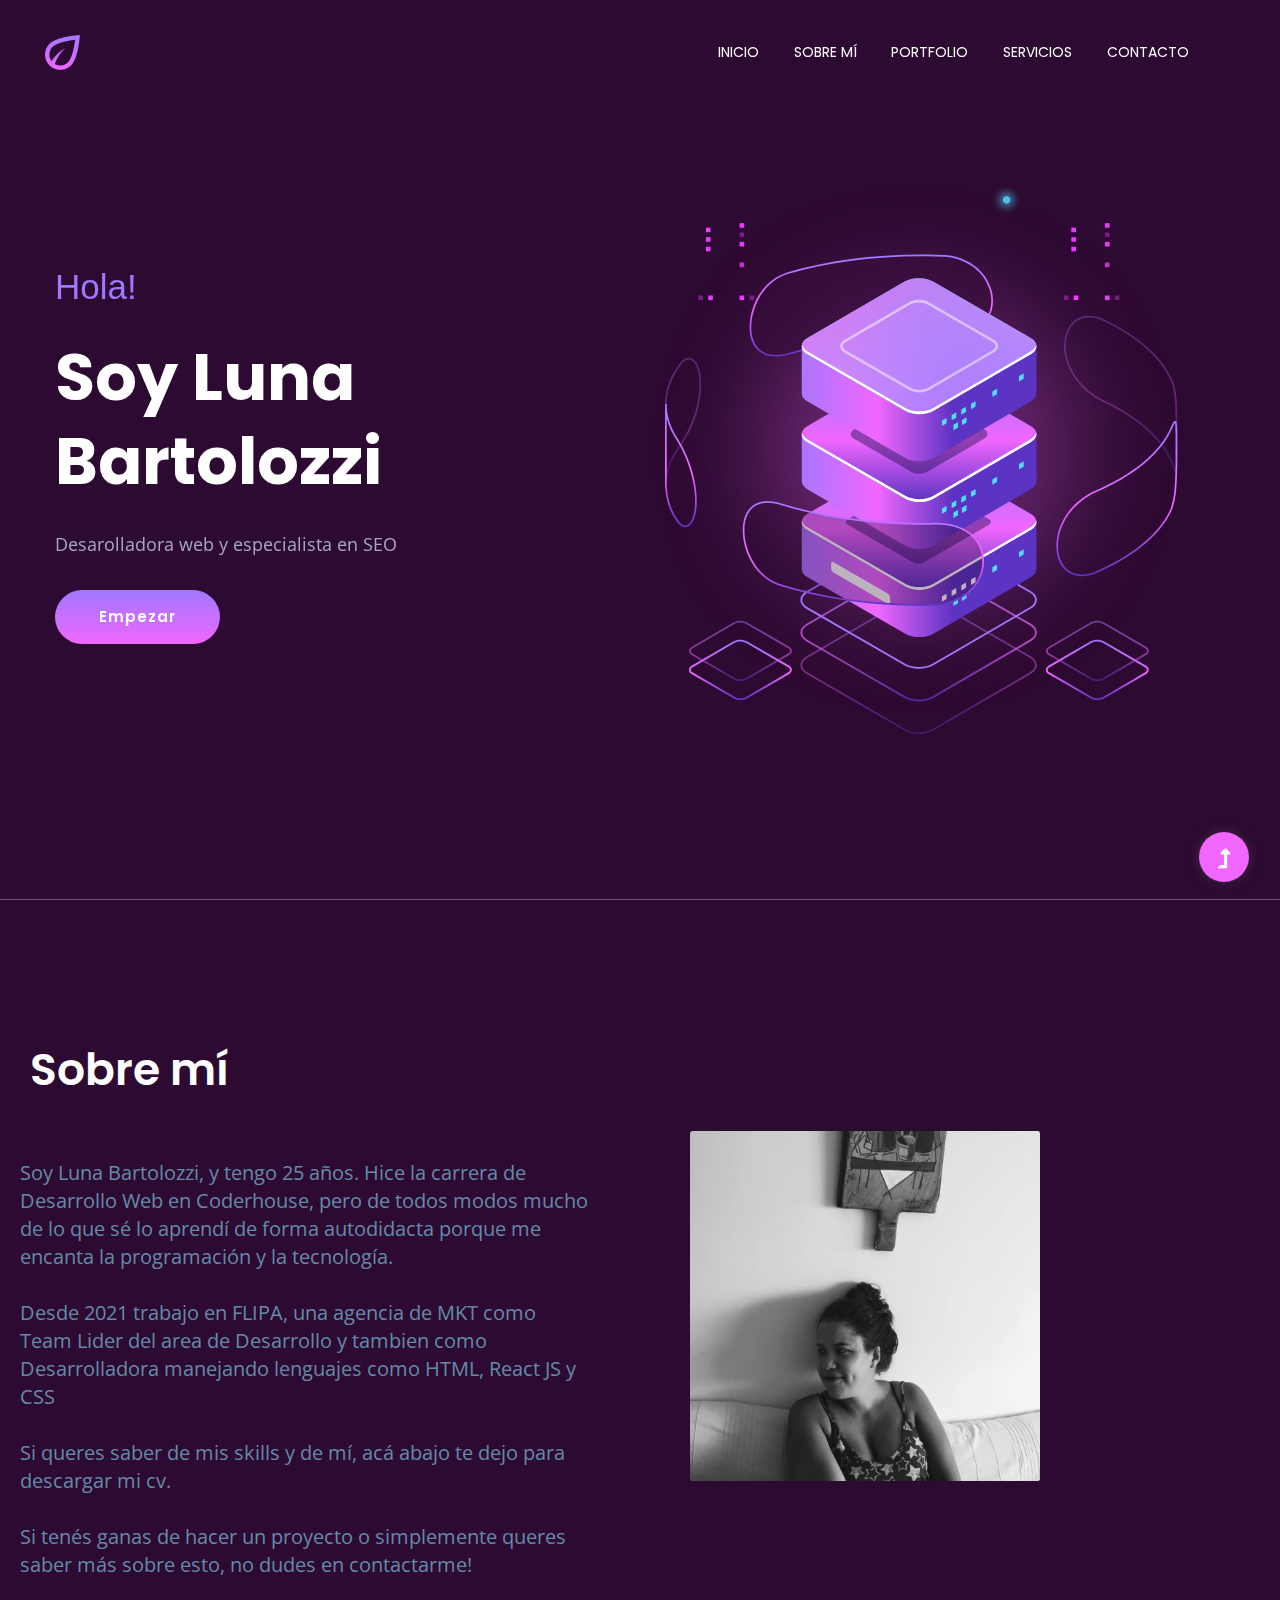
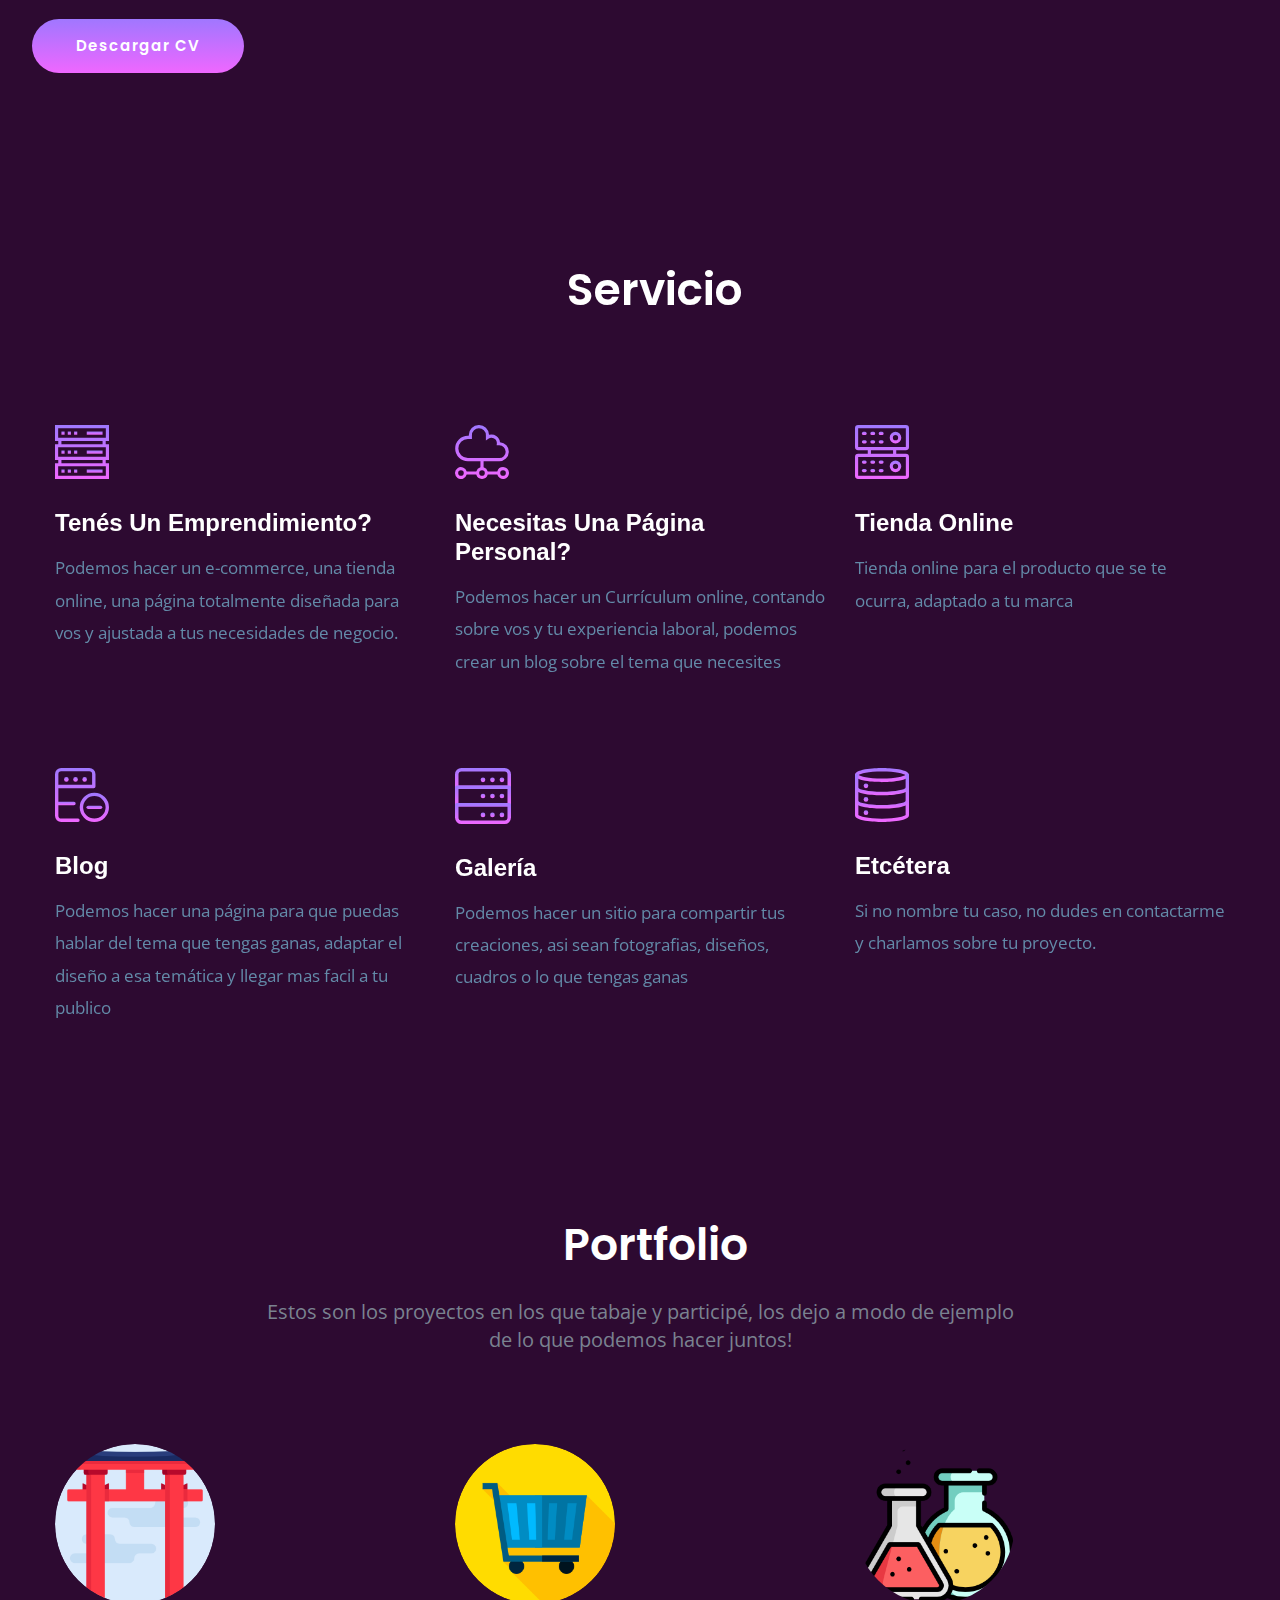
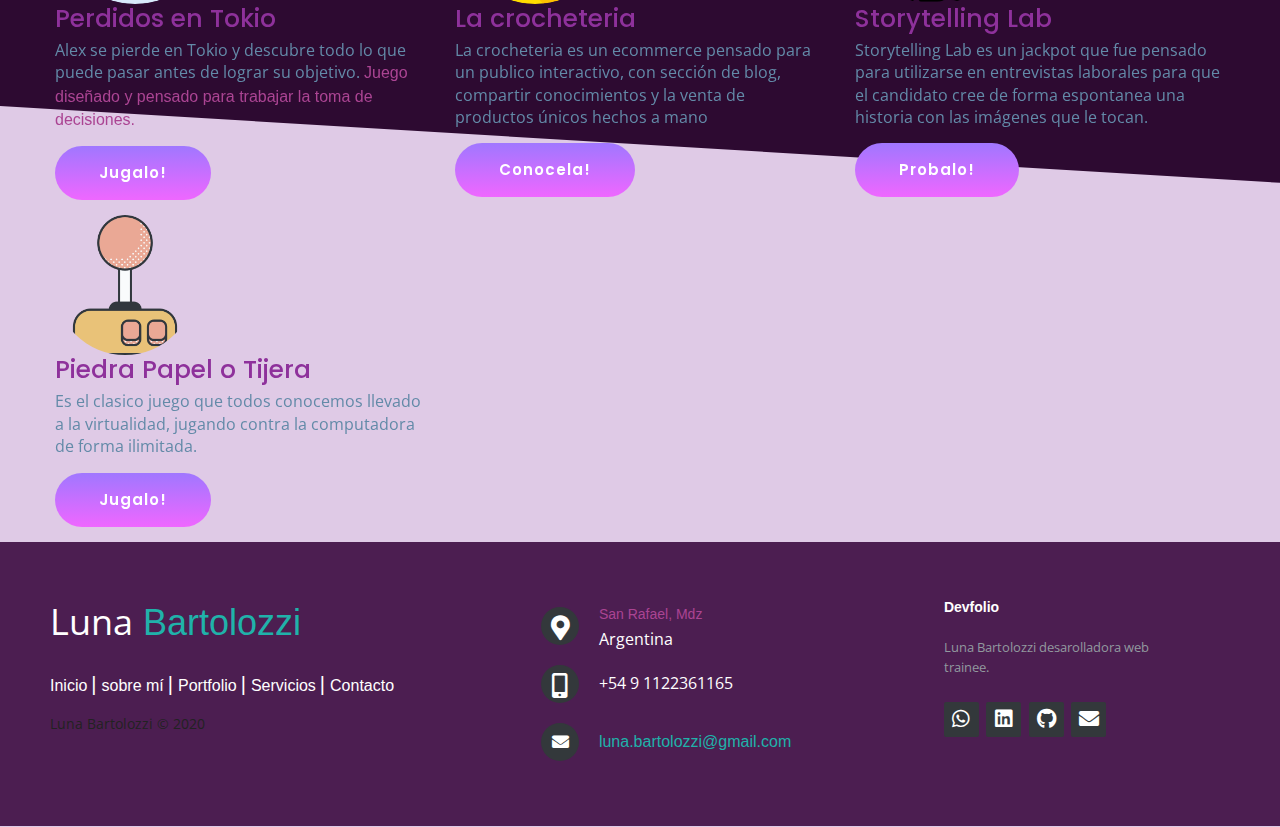
==== commit bd69ce76: "nuevo cambio" ====
--- a/index.html
+++ b/index.html
@@ -322,7 +322,7 @@
         <div class="footer-center">
             <div>
                 <i class="fas fa-map-marker-alt"></i>
-                <p><span>Buenos Aires</span> Argentina</p>
+                <p><span>San Rafael, Mdz</span> Argentina</p>
             </div>
             <div>
                 <i class="fas fa-mobile-alt"></i>
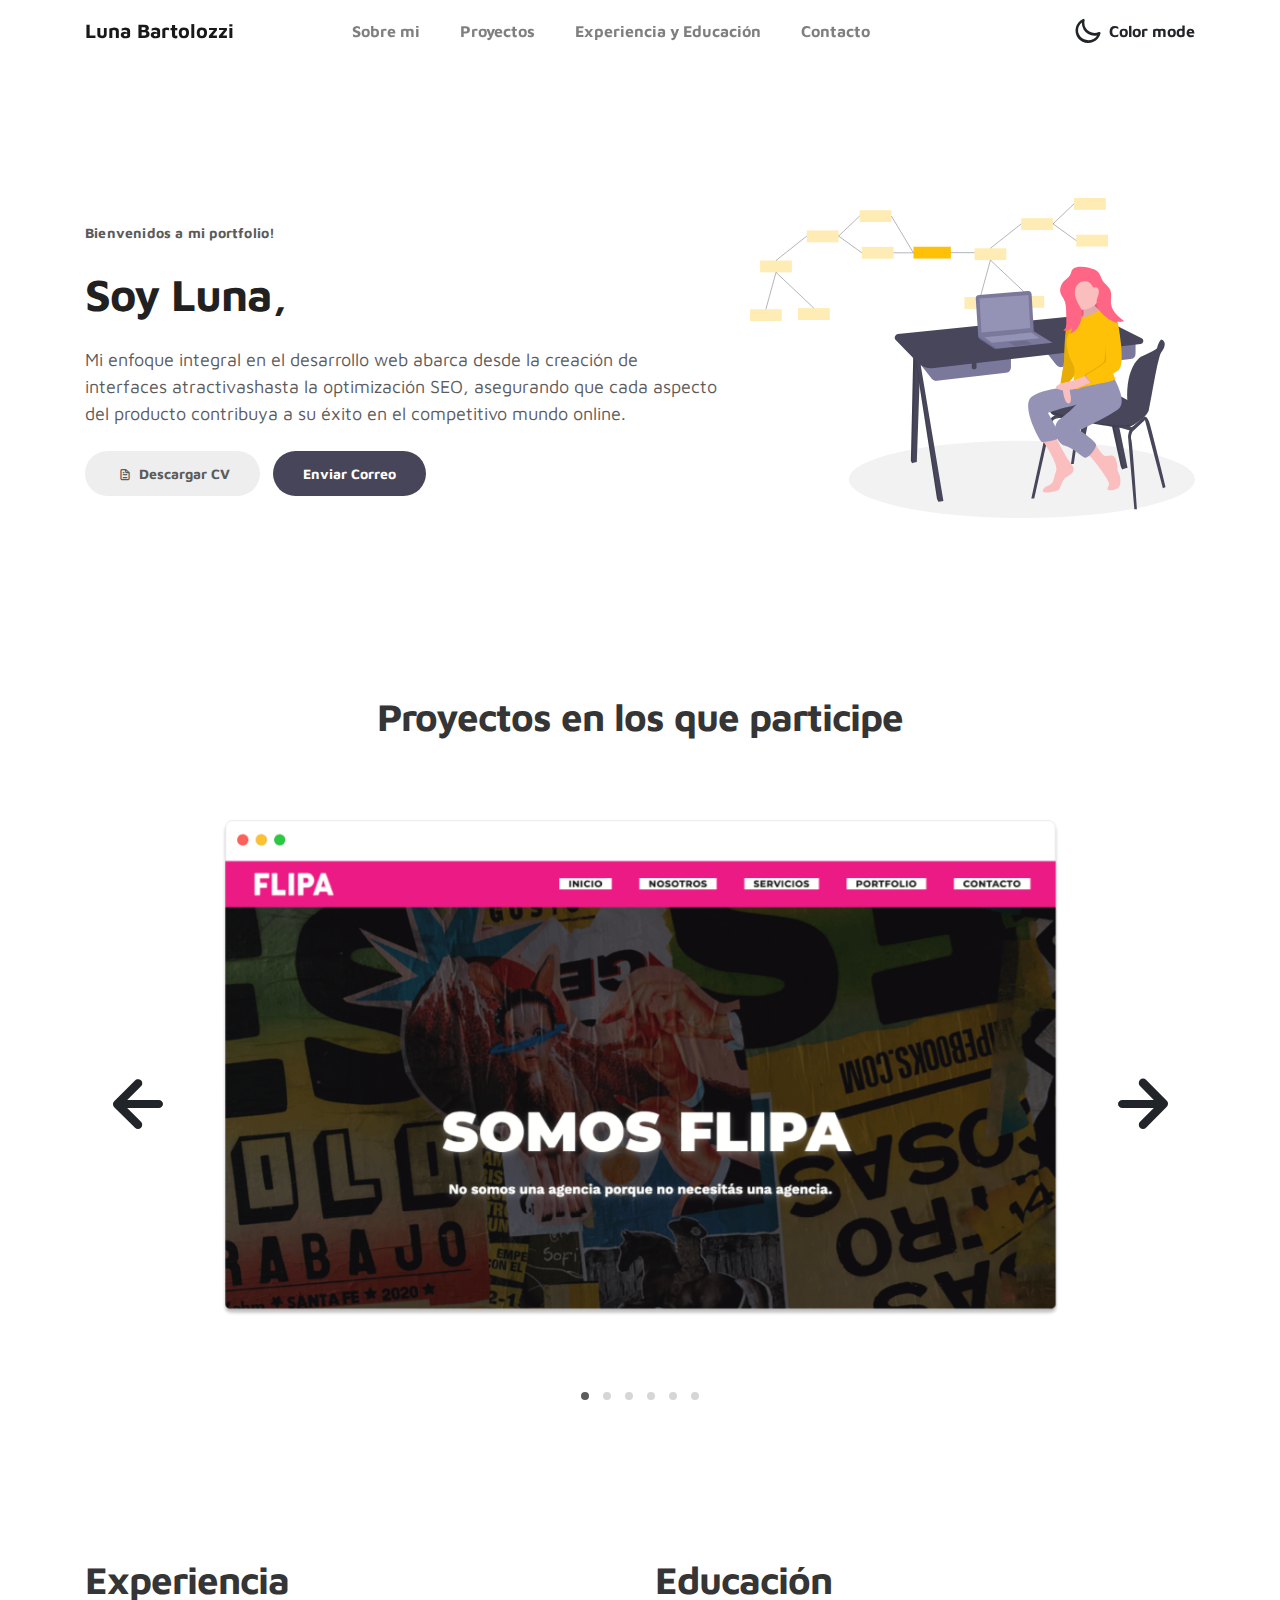
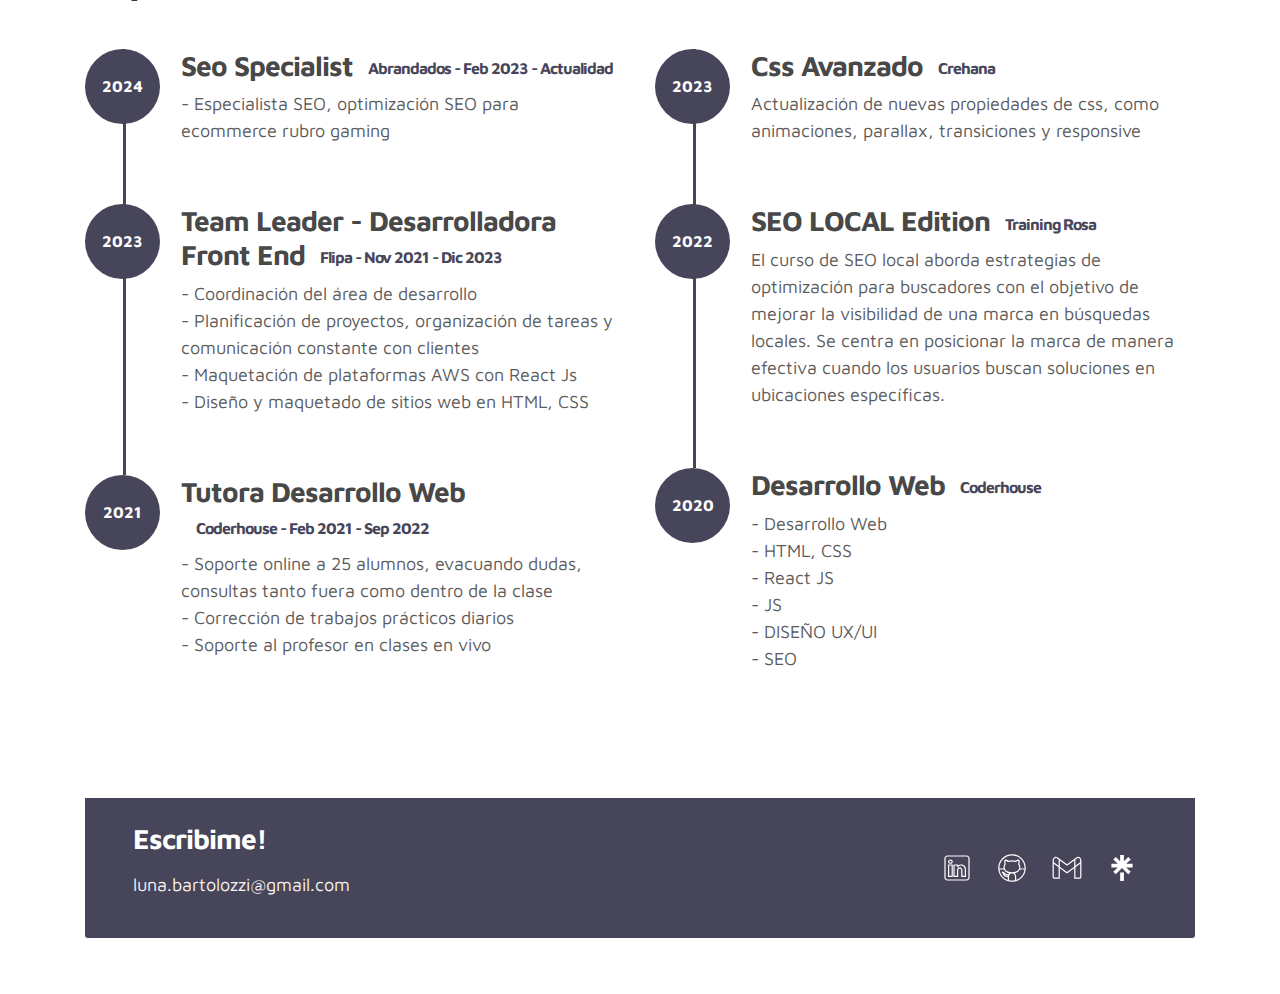
==== commit ba5eb4ac: "subida actualizacion" ====
--- a/index.html
+++ b/index.html
@@ -1,402 +1,364 @@
-<!doctype html>
-<html class="no-js" lang="zxx">
-
-<head>
-    <meta charset="utf-8">
-    <meta name="viewport" content="width=device-width, initial-scale=1, shrink-to-fit=no">
-    <meta name="description"
-        content="Luna Bartolozzi, programadora web jr, este es su devfolio, su portfolio personal actualizado.">
-    <meta name="keywords" content="luna bartolozzi, luna, bartolozzi, devfolio, programadora jr, jr,
-    programadora, developer, programador junior, programador treineer">
-    <meta http-equiv="x-ua-compatible" content="ie=edge">
-    <title> Luna Bartolozzi</title>
-    <meta name="description" content="">
-    <meta name="viewport" content="width=device-width, initial-scale=1">
-    <link rel="shortcut icon" type="image/x-icon" href="assets/img/logo/loder.png">
-    <!-- CSS here -->
-    <link rel="stylesheet" href="assets/css/bootstrap.min.css">
-    <link rel="stylesheet" href="assets/css/owl.carousel.min.css">
-    <link rel="stylesheet" href="assets/css/slicknav.css">
-    <link rel="stylesheet" href="assets/css/flaticon.css">
-    <link rel="stylesheet" href="assets/css/progressbar_barfiller.css">
-    <link rel="stylesheet" href="assets/css/gijgo.css">
-    <link rel="stylesheet" href="assets/css/animate.min.css">
-    <link rel="stylesheet" href="assets/css/animated-headline.css">
-    <link rel="stylesheet" href="assets/css/magnific-popup.css">
-    <link rel="stylesheet" href="assets/css/fontawesome-all.min.css">
-    <link rel="stylesheet" href="assets/css/themify-icons.css">
-    <link rel="stylesheet" href="assets/css/slick.css">
-    <link rel="stylesheet" href="assets/css/nice-select.css">
-    <link rel="stylesheet" href="assets/css/style.css">
-    <link rel="stylesheet" href="assets/css/breadcrumbfooter.css">
-
-</head>
-
-<body>
-    <!-- ? Preloader Start -->
-
-    <div id="preloader-active">
-        <div class="preloader d-flex align-items-center justify-content-center">
-            <div class="preloader-inner position-relative">
-                <div class="preloader-circle"></div>
-                <div class="preloader-img pere-text">
-                    <img src="assets/img/logo/loder.png" alt="logo">
-                </div>
-            </div>
-        </div>
-    </div>
-    <!-- Preloader Start -->
-    <header>
-        <!-- Header Start -->
-        <div class="header-area header-transparent">
-            <div class="main-header">
-                <div class="header-bottom  header-sticky">
-                    <div class="container-fluid">
-                        <div class="row align-items-center">
-                            <!-- Logo -->
-                            <div class="col-xl-2 col-lg-2">
-                                <div class="logo">
-                                    <a href="#inicio"><img src="assets/img/logo/loder.png" alt="logo"> </a>
-                                </div>
-                            </div>
-                            <div class="col-xl-10 col-lg-10">
-                                <div class="menu-wrapper d-flex align-items-center justify-content-end">
-                                    <!-- Main-menu -->
-                                    <div class="main-menu d-none d-lg-block">
-                                        <nav>
-                                            <ul id="navigation">
-                                                <li><a href="#inicio">Inicio</a></li>
-                                                <li><a href="#sobremi">sobre mí</a></li>
-                                                <li><a href="#portfolio">Portfolio</a></li>
-                                                <li><a href="#servicios">Servicios</a></li>
-                                                <li><a href="#contacto">Contacto</a></li>
-
-                                            </ul>
-                                        </nav>
-                                    </div>
-                                </div>
-                            </div>
-                            <!-- Mobile Menu -->
-                            <div class="col-12">
-                                <div class="mobile_menu d-block d-lg-none">
-                                </div>
-                            </div>
-                        </div>
-                    </div>
-                </div>
-            </div>
-        </div>
-        <!-- Header End -->
-    </header>
-    <main>
-        <!-- Slider Area Start-->
-        <div id="inicio" class="slider-area slider-bg">
-            <div class="slider-active">
-                <!-- Single Slider -->
-                <div class="single-slider d-flex align-items-center slider-height">
-                    <div class="container">
-                        <div class="row align-items-center justify-content-between">
-                            <div class="col-xl-5 col-lg-5 col-md-9">
-                                <div class="hero__caption">
-                                    <span class="hola" data-animation="fadeInLeft" data-delay=".3s">Hola!</span>
-                                    <h1 data-animation="fadeInLeft" data-delay=".6s"> Soy Luna Bartolozzi</h1>
-                                    <p data-animation="fadeInLeft" data-delay=".8s">Desarolladora web y especialista en SEO</p>
-                                    <!-- Slider btn -->
-                                    <div class="slider-btns">
-                                        <!-- Hero-btn -->
-                                        <a data-animation="fadeInLeft" data-delay="1s" href="#sobremi"
-                                            class="btn radius-btn">Empezar</a>
-                                    </div>
-                                </div>
-                            </div>
-                            <div class="col-xl-6 col-lg-6">
-                                <div class="hero__img d-none d-lg-block f-right">
-                                    <img src="assets/img/hero/hero_right.png" alt="slider" data-animation="fadeInRight"
-                                        data-delay="1s">
-                                </div>
-                            </div>
-                        </div>
-                    </div>
-                </div>
-            </div>
-        </div>
-
-        <!----------------------- sobre mí---------- -->
-        <section id="sobremi" class="team-area section-padding40 section-bg1">
-            <div class="about-caption section-bg1">
-                <div class="section-tittle mb-30">
-                    <h2 class="h2-mi">Sobre mí</h2>
-                </div>
-                <div class="text-img">
-                    <p class="text-area mb-40"> <br> Soy Luna Bartolozzi, y tengo 25 años. Hice la carrera de Desarrollo
-                        Web en Coderhouse, pero de todos modos mucho de lo que sé lo aprendí de forma autodidacta porque
-                        me encanta la programación y la tecnología. <br>
-
-                        <br>Desde 2021 trabajo en FLIPA, una agencia de MKT como Team Lider del area de Desarrollo y tambien como Desarrolladora manejando lenguajes como HTML, React JS y CSS <br>
-
-                        <br> Si queres saber de mis skills y de mí, acá abajo te dejo para descargar mi cv. <br>
-
-                        <br> Si tenés ganas de hacer un proyecto o simplemente queres saber más sobre esto, no dudes en
-                        contactarme!
-                    </p>
-
-                    <img src=" assets/img/gallery/IMG_9530.JPG" class="imagen rounded float-right" alt="imagen">
-                </div>
-                <div class="text-sobremi button-header margin-left"><a
-                        href="https://drive.google.com/file/d/1dMUmkeYkdiNiBokSiMk_P6cOAv7J_LDI/view?usp=sharing"
-                        class="btn">Descargar CV</a></div>
-            </div>
-        </section>
-        <!-- Domain-search End -->
-        <!--? Team -->
-        <section id="servicios" class="team-area section-padding40 section-bg1">
-            <div class="container">
-                <div class="row justify-content-center">
-                    <div class="col-xl-12">
-                        <div class="section-tittle text-center mb-105">
-                            <h2>Servicio</h2>
-                        </div>
-                    </div>
-                </div>
-                <div class="row">
-                    <div class="col-lg-4 col-md-4 col-sm-6">
-                        <div class="single-cat">
-                            <div class="cat-icon">
-                                <img src="assets/img/icon/services1.svg" alt="icon">
-                            </div>
-                            <div class="cat-cap">
-                                <h5><a href="presupuesto.html">Tenés un emprendimiento?</a></h5>
-                                <p>Podemos hacer un e-commerce, una tienda online, una página totalmente diseñada para
-                                    vos y ajustada a tus necesidades de negocio.
-                            </div>
-                        </div>
-                    </div>
-                    <div class="col-lg-4 col-md-4 col-sm-6">
-                        <div class="single-cat">
-                            <div class="cat-icon">
-                                <img src="assets/img/icon/services2.svg" alt="icon">
-                            </div>
-                            <div class="cat-cap">
-                                <h5><a href="presupuesto.html">Necesitas una página personal?</a></h5>
-                                <p>Podemos hacer un Currículum online, contando sobre vos y tu experiencia laboral,
-                                    podemos crear un blog sobre el tema que necesites</p>
-                            </div>
-                        </div>
-                    </div>
-                    <div class="col-lg-4 col-md-4 col-sm-6">
-                        <div class="single-cat">
-                            <div class="cat-icon">
-                                <img src="assets/img/icon/services3.svg" alt="icon">
-                            </div>
-                            <div class="cat-cap">
-                                <h5><a href="presupuesto.html">Tienda Online</a></h5>
-                                <p>Tienda online para el producto que se te ocurra, adaptado a tu marca
-                                </p>
-                            </div>
-                        </div>
-                    </div>
-                    <div class="col-lg-4 col-md-4 col-sm-6">
-                        <div class="single-cat">
-                            <div class="cat-icon">
-                                <img src="assets/img/icon/services4.svg" alt="icon">
-                            </div>
-                            <div class="cat-cap">
-                                <h5><a href="presupuesto.html">Blog</a></h5>
-                                <p>Podemos hacer una página para que puedas hablar del tema que tengas ganas, adaptar el
-                                    diseño a esa temática y llegar mas facil a tu publico</p>
-                            </div>
-                        </div>
-                    </div>
-                    <div class="col-lg-4 col-md-4 col-sm-6">
-                        <div class="single-cat">
-                            <div class="cat-icon">
-                                <img src="assets/img/icon/services5.svg" alt="">
-                            </div>
-                            <div class="cat-cap">
-                                <h5><a href="presupuesto.html">Galería</a></h5>
-                                <p>Podemos hacer un sitio para compartir tus creaciones, asi sean fotografias, diseños,
-                                    cuadros o lo que tengas ganas</p>
-                            </div>
-                        </div>
-                    </div>
-                    <div class="col-lg-4 col-md-4 col-sm-6">
-                        <div class="single-cat">
-                            <div class="cat-icon">
-                                <img src="assets/img/icon/services6.svg" alt="icon">
-                            </div>
-                            <div class="cat-cap">
-                                <h5><a href="presupuesto.html">Etcétera</a></h5>
-                                <p>Si no nombre tu caso, no dudes en contactarme y charlamos sobre tu proyecto.</p>
-                            </div>
-                        </div>
-                    </div>
-                </div>
-            </div>
-        </section>
-        <!-- ------- -->
-        <section id="portfolio" class="pricing-card-area fix">
-            <div class="container">
-                <div class="row justify-content-center">
-                    <div class="col-xl-8 col-lg-8">
-                        <div class="section-tittle text-center mb-90">
-                            <h2>Portfolio</h2>
-                            <p class="p-portfolio"> Estos son los proyectos en los que tabaje y participé, los dejo a
-                                modo de ejemplo de lo que podemos hacer juntos!</p>
-                        </div>
-                    </div>
-                </div>
-                <div class="row">
-                    <section>
-                        <div class="container marketing">
-                            <!-- Three columns of text below the carousel -->
-                            <div class="row">
-                                <div class="col-lg-4">
-                                    <img class="bd-placeholder-img rounded-circle" width="160" height="160"
-                                        src="assets/img/portfolio/puerta.png" alt="perdidos en tokio">
-                                    <h1>Perdidos en Tokio</h1>
-                                    <p>Alex se pierde en Tokio y descubre todo lo que puede pasar antes de lograr su
-                                        objetivo.
-                                        <span>Juego diseñado y pensado para trabajar la toma de decisiones.</span> </p>
-                                    <p><a class="btn btn-secondary" href="https://hardcore-wilson-d4d73c.netlify.app/"
-                                            role="button">Jugalo!</a></p>
-                                </div>
-                                <!-- /.col-lg-4 -->
-                                <div class="col-lg-4">
-                                    <img class="bd-placeholder-img rounded-circle" width="160" height="160"
-                                        src="assets/img/portfolio/carrito-de-compras.png" alt="la crocheteria">
-                                    <h1>La crocheteria</h1>
-                                    <p>La crocheteria es un ecommerce pensado para un publico interactivo, con sección
-                                        de blog, compartir conocimientos y la venta de productos únicos hechos a mano
-                                    </p>
-                                    <p><a class="btn btn-secondary" href="https://lacrocheteria.netlify.app/"
-                                            role="button">Conocela!</a></p>
-                                </div>
-                                <!-- /.col-lg-4 -->
-                                <div class="col-lg-4">
-                                    <img class="bd-placeholder-img rounded-circle" width="160" height="160"
-                                        src="assets/img/portfolio/quimica.png" alt="storylab">
-                                    <h1>Storytelling Lab</h1>
-                                    <p>Storytelling Lab es un jackpot que fue pensado para utilizarse en entrevistas
-                                        laborales para que el candidato cree de forma espontanea una historia con las
-                                        imágenes que le tocan.
-                                    </p>
-                                    <p><a class="btn btn-secondary" href="https://nostalgic-haibt-923162.netlify.app/"
-                                            role="button">Probalo!</a></p>
-                                </div>
-                                <!-- /.col-lg-4 -->
-                                <div class="col-lg-4">
-                                    <img class="bd-placeholder-img rounded-circle" width="140" height="140"
-                                        src="assets/img/portfolio/palanca-de-mando.png" alt="piedra papel o tijera">
-                                    <h1>Piedra Papel o Tijera</h1>
-                                    <p>Es el clasico juego que todos conocemos llevado a la virtualidad, jugando contra
-                                        la computadora de forma ilimitada.
-                                    </p>
-                                    <p><a class="btn btn-secondary" href="https://quirky-ardinghelli-1f9382.netlify.app"
-                                            role="button">Jugalo!</a></p>
-                                </div>
-                            </div>
-                        </div>
-
-                    </section>
-                </div>
-            </div>
-        </section>
-        </section>
-        <!-- Pricing Card End -->
-        <!--? About-1 Area Start -->
-      
-    </main>
-    <!-- -------------------FOOTER--------------- -->
-    <footer class="footer-distributed">
-        <div class="footer-left">
-            <h3>Luna<span> Bartolozzi</span></h3>
-            <p class="footer-links">
-                <a href="#inicio" class="link-1">Inicio</a>
-                <a href="#sobremi">sobre mí</a>
-                <a href="#portfolio">Portfolio</a>
-                <a href="#servicios">Servicios</a>
-                <a href="#contacto">Contacto</a>
-            </p>
-            <p class="footer-company-name">Luna Bartolozzi © 2020</p>
-        </div>
-        <div class="footer-center">
-            <div>
-                <i class="fas fa-map-marker-alt"></i>
-                <p><span>San Rafael, Mdz</span> Argentina</p>
-            </div>
-            <div>
-                <i class="fas fa-mobile-alt"></i>
-                <p>+54 9 1122361165</p>
-            </div>
-            <div>
-                <i class="fa fa-envelope"></i>
-                <p><a href="mailto:support@company.com">luna.bartolozzi@gmail.com</a></p>
-            </div>
-        </div>
-        <div class="footer-right">
-            <p class="footer-company-about">
-                <span>Devfolio</span> Luna Bartolozzi desarolladora web trainee.
-            </p>
-            <div class="footer-icons">
-                <a href="https://wa.me/5491122361165"><i class="fab fa-whatsapp"></i></a>
-                <a href="https://www.linkedin.com/in/luna-abril-bartolozzi-machuca/"><i class="fab fa-linkedin"></i></a>
-                <a href="https://github.com/lunabartolozzi"><i class="fab fa-github"></i></a>
-                <a href="mailto:luna.bartolozzi@gmail.com"><i class="fa fa-envelope"></i></a>
-            </div>
-        </div>
-    </footer>
-    <!-- Scroll Up -->
-    <div id="back-top">
-        <a title="Go to Top" href="#"> <i class="fas fa-level-up-alt"></i></a>
-    </div>
-
-    <!-- JS here -->
-
-    <script src="./assets/js/vendor/modernizr-3.5.0.min.js"></script>
-    <!-- Jquery, Popper, Bootstrap -->
-    <script src="./assets/js/vendor/jquery-1.12.4.min.js"></script>
-    <script src="./assets/js/popper.min.js"></script>
-    <script src="./assets/js/bootstrap.min.js"></script>
-    <!-- Jquery Mobile Menu -->
-    <script src="./assets/js/jquery.slicknav.min.js"></script>
-
-    <!-- Jquery Slick , Owl-Carousel Plugins -->
-    <script src="./assets/js/owl.carousel.min.js"></script>
-    <script src="./assets/js/slick.min.js"></script>
-    <!-- One Page, Animated-HeadLin -->
-    <script src="./assets/js/wow.min.js"></script>
-    <script src="./assets/js/animated.headline.js"></script>
-    <script src="./assets/js/jquery.magnific-popup.js"></script>
-
-    <!-- Date Picker -->
-    <script src="./assets/js/gijgo.min.js"></script>
-
-    <!-- Video bg -->
-    <script src="./assets/js/jquery.vide.js"></script>
-
-    <!-- Nice-select, sticky -->
-    <script src="./assets/js/jquery.nice-select.min.js"></script>
-    <script src="./assets/js/jquery.sticky.js"></script>
-    <!-- Progress -->
-    <script src="./assets/js/jquery.barfiller.js"></script>
-
-    <!-- counter , waypoint,Hover Direction -->
-    <script src="./assets/js/jquery.counterup.min.js"></script>
-    <script src="./assets/js/waypoints.min.js"></script>
-    <script src="./assets/js/jquery.countdown.min.js"></script>
-    <script src="./assets/js/hover-direction-snake.min.js"></script>
-
-    <!-- contact js -->
-    <script src="./assets/js/contact.js"></script>
-    <script src="./assets/js/jquery.form.js"></script>
-    <script src="./assets/js/jquery.validate.min.js"></script>
-    <script src="./assets/js/mail-script.js"></script>
-    <script src="./assets/js/jquery.ajaxchimp.min.js"></script>
-
-    <!-- Jquery Plugins, main Jquery -->
-    <script src="./assets/js/plugins.js"></script>
-    <script src="./assets/js/main.js"></script>
-
-</body>
-
-</html>
+<!doctype html>
+<html lang="es">
+
+<head>
+  <meta charset="utf-8">
+  <meta name="viewport" content="width=device-width, initial-scale=1, shrink-to-fit=no">
+  <meta name="description" content="">
+  <meta name="author" content="">
+
+  <title>Luna Bartolozzi - Desarrollodora web</title>
+<link rel="shortcut icon" href="./images/favicon.svg" type="image/x-icon">
+  <link rel="stylesheet" href="css/bootstrap.min.css">
+  <link rel="stylesheet" href="css/unicons.css">
+  <link rel="stylesheet" href="css/owl.carousel.min.css">
+  <link rel="stylesheet" href="css/owl.theme.default.min.css">
+
+  <!-- MAIN STYLE -->
+  <link rel="stylesheet" href="css/tooplate-style.css">
+
+  <!--
+
+Tooplate 2115 Marvel
+
+https://www.tooplate.com/view/2115-marvel
+
+-->
+</head>
+
+<body>
+
+  <!-- MENU -->
+  <nav class="navbar navbar-expand-sm navbar-light">
+    <div class="container">
+      <a class="navbar-brand" href="index.html"> Luna Bartolozzi</a>
+
+      <button class="navbar-toggler" type="button" data-toggle="collapse" data-target="#navbarNav"
+        aria-controls="navbarNav" aria-expanded="false" aria-label="Toggle navigation">
+        <span class="navbar-toggler-icon"></span>
+        <span class="navbar-toggler-icon"></span>
+        <span class="navbar-toggler-icon"></span>
+      </button>
+
+      <div class="collapse navbar-collapse" id="navbarNav">
+        <ul class="navbar-nav mx-auto">
+          <li class="nav-item">
+            <a href="#about" class="nav-link"><span data-hover="About">Sobre mi</span></a>
+          </li>
+          <li class="nav-item">
+            <a href="#project" class="nav-link"><span data-hover="Projects">Proyectos</span></a>
+          </li>
+          <li class="nav-item">
+            <a href="#resume" class="nav-link"><span data-hover="Resume">Experiencia y Educación</span></a>
+          </li>
+          <li class="nav-item">
+            <a href="#contact" class="nav-link"><span data-hover="Contact">Contacto</span></a>
+          </li>
+        </ul>
+
+        <ul class="navbar-nav ml-lg-auto">
+          <div class="ml-lg-4">
+            <div class="color-mode d-lg-flex justify-content-center align-items-center">
+              <i class="color-mode-icon"></i>
+              Color mode
+            </div>
+          </div>
+        </ul>
+      </div>
+    </div>
+  </nav>
+
+  <!-- ABOUT -->
+  <section class="about full-screen d-lg-flex justify-content-center align-items-center" id="about">
+    <div class="container">
+      <div class="row">
+
+        <div class="col-lg-7 col-md-12 col-12 d-flex align-items-center">
+          <div class="about-text">
+            <small class="small-text">Bienvenidos <span class="mobile-block">a mi portfolio!</span></small>
+            <h1 class="animated animated-text">
+              <span class="mr-2">Soy Luna,</span>
+              <div class="animated-info">
+                <span class="animated-item">Web Developer</span>
+                <span class="animated-item">SEO Analyst</span>
+              </div>
+            </h1>
+
+            <p>
+              Mi enfoque integral en el desarrollo web abarca desde la creación de interfaces atractivashasta la
+              optimización SEO, asegurando que cada aspecto del producto contribuya a su éxito en el competitivo mundo
+              online.</p>
+
+            <div class="custom-btn-group mt-4">
+              <a target="_blank"  href="#" class="btn mr-lg-2 custom-btn"><i class='uil uil-file-alt'></i> Descargar CV</a>
+              <a target="_blank"  href="#contact" class="btn custom-btn custom-btn-bg custom-btn-link">Enviar Correo</a>
+            </div>
+          </div>
+        </div>
+
+        <div class="col-lg-5 col-md-12 col-12">
+          <div class="about-image svg">
+            <img src="images/undraw/undraw_software_engineer_lvl5.svg" class="img-fluid" alt="svg image">
+          </div>
+        </div>
+
+      </div>
+    </div>
+  </section>
+
+  <!-- PROJECTS -->
+  <section class="project py-5" id="project">
+    <div class="container">
+
+      <div class="row">
+        <div class="col-lg-11 text-center mx-auto col-12">
+
+          <div class="col-lg-8 mx-auto">
+            <h2>Proyectos en los que participe</h2>
+          </div>
+
+          <div class="owl-carousel owl-theme">
+            <div class="item">
+              <div class="project-info">
+                <a target="_blank"  style="cursor: pointer;" href="https://proyectoflipa.netlify.app/" target="_blank"
+                  rel="noopener noreferrer"> <img src="images/project/flipa.png" class="img-fluid"
+                    alt="project image"></a>
+              </div>
+            </div>
+            <div class="item">
+              <div class="project-info">
+                <a target="_blank"  style="cursor: pointer;" href="https://qa-baiwang2.netlify.app/" target="_blank"
+                  rel="noopener noreferrer">
+                  <img src="images/project/baiwang.png" class="img-fluid" alt="project image">
+                </a>
+              </div>
+            </div>
+            <div class="item">
+              <div class="project-info">
+                <a target="_blank"  style="cursor: pointer;" href="https://proyectopandapay.netlify.app/" target="_blank"
+                  rel="noopener noreferrer">
+                  <img src="images/project/pandapay.png" class="img-fluid" alt="project image">
+                </a>
+              </div>
+            </div>
+
+            <div class="item">
+              <div class="project-info">
+                <a style="cursor: pointer;" href="https://proyectobergibu.netlify.app/" target="_blank"
+                  rel="noopener noreferrer"> <img src="images/project/bergibu.png" class="img-fluid"
+                    alt="project image"></a>
+
+              </div>
+            </div>
+
+            <div class="item">
+              <div class="project-info">
+                <a style="cursor: pointer;" href="https://proyectodings.netlify.app/" target="_blank"
+                  rel="noopener noreferrer">
+                  <img src="images/project/dings.png" class="img-fluid" alt="project image">
+                </a>
+              </div>
+            </div>
+
+            <div class="item">
+              <div class="project-info">
+
+                <a style="cursor: pointer;" href=" https://proyectobyrpiedras.netlify.app/" target="_blank"
+                  rel="noopener noreferrer">
+                  <img src="images/project/byr.png" class="img-fluid" alt="project image">
+                </a>
+              </div>
+            </div>
+          </div>
+
+        </div>
+      </div>
+    </div>
+  </section>
+
+  <!-- FEATURES -->
+  <section class="resume py-5 d-lg-flex justify-content-center align-items-center" id="resume">
+    <div class="container">
+      <div class="row">
+
+        <div class="col-lg-6 col-12">
+          <h2 class="mb-4">Experiencia</h2>
+
+          <div class="timeline">
+           
+
+            <div class="timeline-wrapper">
+              <div class="timeline-yr">
+                <span>2024</span>
+              </div>
+              <div class="timeline-info">
+                <h3><span>Seo Specialist</span><small>Abrandados - Feb 2023 - Actualidad</small></h3>
+                <p>- Especialista SEO, optimización SEO para ecommerce rubro gaming </p>
+              </div>
+            </div>
+            <div class="timeline-wrapper">
+              <div class="timeline-yr">
+                <span>2023</span>
+              </div>
+              <div class="timeline-info">
+                <h3><span>Team Leader - Desarrolladora Front End</span><small>Flipa - Nov 2021 - Dic 2023</small></h3>
+                <p>- Coordinación del área de desarrollo <br>
+                  - Planificación de proyectos, organización de tareas                            
+                    y comunicación constante con clientes <br>
+                    - Maquetación de plataformas AWS con React Js <br>
+               - Diseño y maquetado de sitios web en HTML, CSS 
+            
+               </p>
+              </div>
+            </div>
+            <div class="timeline-wrapper">
+              <div class="timeline-yr">
+                <span>2021</span>
+              </div>
+              <div class="timeline-info">
+                <h3><span>Tutora Desarrollo Web</span><small>Coderhouse - Feb 2021 - Sep 2022</small></h3>
+                <p>- Soporte online a 25 alumnos, evacuando dudas, consultas tanto fuera como dentro de la clase <br>
+                  - Corrección de trabajos prácticos diarios <br>
+                  - Soporte al profesor en clases en vivo</p>
+              </div>
+            </div>
+
+           
+
+          </div>
+        </div>
+
+        <div class="col-lg-6 col-12">
+          <h2 class="mb-4 mobile-mt-2">Educación</h2>
+
+          <div class="timeline">
+           
+            <div class="timeline-wrapper">
+              <div class="timeline-yr">
+                <span>2023</span>
+              </div>
+              <div class="timeline-info">
+                <h3><span> Css Avanzado</span><small>Crehana</small></h3>
+                <p>
+                Actualización de nuevas propiedades de css, como animaciones, parallax, transiciones y responsive
+                </p>
+              </div>
+            </div>
+            <div class="timeline-wrapper">
+              <div class="timeline-yr">
+                <span>2022</span>
+              </div>
+              <div class="timeline-info">
+                <h3><span> SEO LOCAL Edition</span><small>Training Rosa</small></h3>
+                <p>
+                  El curso de SEO local aborda estrategias de optimización para buscadores con el objetivo de mejorar la visibilidad de una marca en búsquedas locales. Se centra en posicionar la marca de manera efectiva cuando los usuarios buscan soluciones en ubicaciones específicas.
+                </p>
+              </div>
+            </div>
+            <div class="timeline-wrapper">
+              <div class="timeline-yr">
+                <span>2020</span>
+              </div>
+              <div class="timeline-info">
+                <h3><span> Desarrollo Web</span><small>Coderhouse</small></h3>
+                <p>
+                  - Desarrollo Web <BR>
+                  - HTML, CSS <br>
+                   - React JS <br>
+                   - JS <br>
+                    - DISEÑO UX/UI  <br>       
+                    - SEO <br>
+                </p>
+              </div>
+            </div>
+          </div>
+        </div>
+
+      </div>
+    </div>
+  </section>
+
+  <!-- CONTACT -->
+  <section class="contact py-5" id="contact">
+    <div class="container">
+      <div class="row">
+
+        <div class="col-lg-12 mr-lg-12 col-12">
+         
+
+          <div class="contact-info d-flex justify-content-between align-items-center py-4 px-lg-5">
+            <div class="contact-info-item">
+              <h3 class="mb-3 text-white">Escribime!</h3>
+             
+              <p><a target="_blank"  href="mailto:luna.bartolozzi@gmail.com">luna.bartolozzi@gmail.com</a></p>
+            </div>
+
+            <ul class="social-links">
+             <a  target="_blank" href="https://www.linkedin.com/in/luna-bartolozzi/"><svg xmlns="http://www.w3.org/2000/svg" x="0px" y="0px" width="50" height="30" viewBox="0 0 50 50" style="fill: #fff;" >
+              <path d="M 9 4 C 6.2504839 4 4 6.2504839 4 9 L 4 41 C 4 43.749516 6.2504839 46 9 46 L 41 46 C 43.749516 46 46 43.749516 46 41 L 46 9 C 46 6.2504839 43.749516 4 41 4 L 9 4 z M 9 6 L 41 6 C 42.668484 6 44 7.3315161 44 9 L 44 41 C 44 42.668484 42.668484 44 41 44 L 9 44 C 7.3315161 44 6 42.668484 6 41 L 6 9 C 6 7.3315161 7.3315161 6 9 6 z M 14 11.011719 C 12.904779 11.011719 11.919219 11.339079 11.189453 11.953125 C 10.459687 12.567171 10.011719 13.484511 10.011719 14.466797 C 10.011719 16.333977 11.631285 17.789609 13.691406 17.933594 A 0.98809878 0.98809878 0 0 0 13.695312 17.935547 A 0.98809878 0.98809878 0 0 0 14 17.988281 C 16.27301 17.988281 17.988281 16.396083 17.988281 14.466797 A 0.98809878 0.98809878 0 0 0 17.986328 14.414062 C 17.884577 12.513831 16.190443 11.011719 14 11.011719 z M 14 12.988281 C 15.392231 12.988281 15.94197 13.610038 16.001953 14.492188 C 15.989803 15.348434 15.460091 16.011719 14 16.011719 C 12.614594 16.011719 11.988281 15.302225 11.988281 14.466797 C 11.988281 14.049083 12.140703 13.734298 12.460938 13.464844 C 12.78117 13.19539 13.295221 12.988281 14 12.988281 z M 11 19 A 1.0001 1.0001 0 0 0 10 20 L 10 39 A 1.0001 1.0001 0 0 0 11 40 L 17 40 A 1.0001 1.0001 0 0 0 18 39 L 18 33.134766 L 18 20 A 1.0001 1.0001 0 0 0 17 19 L 11 19 z M 20 19 A 1.0001 1.0001 0 0 0 19 20 L 19 39 A 1.0001 1.0001 0 0 0 20 40 L 26 40 A 1.0001 1.0001 0 0 0 27 39 L 27 29 C 27 28.170333 27.226394 27.345035 27.625 26.804688 C 28.023606 26.264339 28.526466 25.940057 29.482422 25.957031 C 30.468166 25.973981 30.989999 26.311669 31.384766 26.841797 C 31.779532 27.371924 32 28.166667 32 29 L 32 39 A 1.0001 1.0001 0 0 0 33 40 L 39 40 A 1.0001 1.0001 0 0 0 40 39 L 40 28.261719 C 40 25.300181 39.122788 22.95433 37.619141 21.367188 C 36.115493 19.780044 34.024172 19 31.8125 19 C 29.710483 19 28.110853 19.704889 27 20.423828 L 27 20 A 1.0001 1.0001 0 0 0 26 19 L 20 19 z M 12 21 L 16 21 L 16 33.134766 L 16 38 L 12 38 L 12 21 z M 21 21 L 25 21 L 25 22.560547 A 1.0001 1.0001 0 0 0 26.798828 23.162109 C 26.798828 23.162109 28.369194 21 31.8125 21 C 33.565828 21 35.069366 21.582581 36.167969 22.742188 C 37.266572 23.901794 38 25.688257 38 28.261719 L 38 38 L 34 38 L 34 29 C 34 27.833333 33.720468 26.627107 32.990234 25.646484 C 32.260001 24.665862 31.031834 23.983076 29.517578 23.957031 C 27.995534 23.930001 26.747519 24.626988 26.015625 25.619141 C 25.283731 26.611293 25 27.829667 25 29 L 25 38 L 21 38 L 21 21 z"></path>
+              </svg></a>
+              <a  target="_blank"  href="https://github.com/lunabartolozzi">
+                <svg xmlns="http://www.w3.org/2000/svg" x="0px" y="0px" width="50" height="30" viewBox="0 0 50 50"
+                style="fill:#FFFFFF;">
+                <path d="M 25 2 C 12.311335 2 2 12.311335 2 25 C 2 37.688665 12.311335 48 25 48 C 37.688665 48 48 37.688665 48 25 C 48 12.311335 37.688665 2 25 2 z M 25 4 C 36.607335 4 46 13.392665 46 25 C 46 25.071371 45.994849 25.141688 45.994141 25.212891 C 45.354527 25.153853 44.615508 25.097776 43.675781 25.064453 C 42.347063 25.017336 40.672259 25.030987 38.773438 25.125 C 38.843852 24.634651 38.893205 24.137377 38.894531 23.626953 C 38.991361 21.754332 38.362521 20.002464 37.339844 18.455078 C 37.586913 17.601352 37.876747 16.515218 37.949219 15.283203 C 38.031819 13.878925 37.910599 12.321765 36.783203 11.269531 L 36.494141 11 L 36.099609 11 C 33.416539 11 31.580023 12.12321 30.457031 13.013672 C 28.835529 12.386022 27.01222 12 25 12 C 22.976367 12 21.135525 12.391416 19.447266 13.017578 C 18.324911 12.126691 16.486785 11 13.800781 11 L 13.408203 11 L 13.119141 11.267578 C 12.020956 12.287321 11.919778 13.801759 11.988281 15.199219 C 12.048691 16.431506 12.321732 17.552142 12.564453 18.447266 C 11.524489 20.02486 10.900391 21.822018 10.900391 23.599609 C 10.900391 24.111237 10.947969 24.610071 11.017578 25.101562 C 9.2118173 25.017808 7.6020996 25.001668 6.3242188 25.046875 C 5.3845143 25.080118 4.6454422 25.135713 4.0058594 25.195312 C 4.0052628 25.129972 4 25.065482 4 25 C 4 13.392665 13.392665 4 25 4 z M 14.396484 13.130859 C 16.414067 13.322043 17.931995 14.222972 18.634766 14.847656 L 19.103516 15.261719 L 19.681641 15.025391 C 21.263092 14.374205 23.026984 14 25 14 C 26.973016 14 28.737393 14.376076 30.199219 15.015625 L 30.785156 15.273438 L 31.263672 14.847656 C 31.966683 14.222758 33.487184 13.321554 35.505859 13.130859 C 35.774256 13.575841 36.007486 14.208668 35.951172 15.166016 C 35.883772 16.311737 35.577304 17.559658 35.345703 18.300781 L 35.195312 18.783203 L 35.494141 19.191406 C 36.483616 20.540691 36.988121 22.000937 36.902344 23.544922 L 36.900391 23.572266 L 36.900391 23.599609 C 36.900391 26.095064 36.00178 28.092339 34.087891 29.572266 C 32.174048 31.052199 29.152663 32 24.900391 32 C 20.648118 32 17.624827 31.052192 15.710938 29.572266 C 13.797047 28.092339 12.900391 26.095064 12.900391 23.599609 C 12.900391 22.134903 13.429308 20.523599 14.40625 19.191406 L 14.699219 18.792969 L 14.558594 18.318359 C 14.326866 17.530484 14.042825 16.254103 13.986328 15.101562 C 13.939338 14.14294 14.166221 13.537027 14.396484 13.130859 z M 8.8847656 26.021484 C 9.5914575 26.03051 10.40146 26.068656 11.212891 26.109375 C 11.290419 26.421172 11.378822 26.727898 11.486328 27.027344 C 8.178972 27.097092 5.7047309 27.429674 4.1796875 27.714844 C 4.1152068 27.214494 4.0638483 26.710021 4.0351562 26.199219 C 5.1622058 26.092262 6.7509972 25.994233 8.8847656 26.021484 z M 41.115234 26.037109 C 43.247527 26.010033 44.835728 26.108156 45.962891 26.214844 C 45.934234 26.718328 45.883749 27.215664 45.820312 27.708984 C 44.24077 27.41921 41.699674 27.086688 38.306641 27.033203 C 38.411945 26.739677 38.499627 26.438219 38.576172 26.132812 C 39.471291 26.084833 40.344564 26.046896 41.115234 26.037109 z M 11.912109 28.019531 C 12.508849 29.215327 13.361516 30.283019 14.488281 31.154297 C 16.028825 32.345531 18.031623 33.177838 20.476562 33.623047 C 20.156699 33.951698 19.86578 34.312595 19.607422 34.693359 L 19.546875 34.640625 C 19.552375 34.634325 19.04975 34.885878 18.298828 34.953125 C 17.547906 35.020374 16.621615 35 15.800781 35 C 14.575781 35 14.03621 34.42121 13.173828 33.367188 C 12.696283 32.72356 12.114101 32.202331 11.548828 31.806641 C 10.970021 31.401475 10.476259 31.115509 9.8652344 31.013672 L 9.7832031 31 L 9.6992188 31 C 9.2325521 31 8.7809835 31.03379 8.359375 31.515625 C 8.1485707 31.756544 8.003277 32.202561 8.0976562 32.580078 C 8.1920352 32.957595 8.4308563 33.189581 8.6445312 33.332031 C 10.011254 34.24318 10.252795 36.046511 11.109375 37.650391 C 11.909298 39.244315 13.635662 40 15.400391 40 L 18 40 L 18 44.802734 C 10.967811 42.320535 5.6646795 36.204613 4.3320312 28.703125 C 5.8629338 28.414776 8.4265387 28.068108 11.912109 28.019531 z M 37.882812 28.027344 C 41.445538 28.05784 44.08105 28.404061 45.669922 28.697266 C 44.339047 36.201504 39.034072 42.31987 32 44.802734 L 32 39.599609 C 32 38.015041 31.479642 36.267712 30.574219 34.810547 C 30.299322 34.368135 29.975945 33.949736 29.615234 33.574219 C 31.930453 33.11684 33.832364 32.298821 35.3125 31.154297 C 36.436824 30.284907 37.287588 29.220424 37.882812 28.027344 z M 23.699219 34.099609 L 26.5 34.099609 C 27.312821 34.099609 28.180423 34.7474 28.875 35.865234 C 29.569577 36.983069 30 38.484177 30 39.599609 L 30 45.398438 C 28.397408 45.789234 26.72379 46 25 46 C 23.27621 46 21.602592 45.789234 20 45.398438 L 20 39.599609 C 20 38.508869 20.467828 37.011307 21.208984 35.888672 C 21.950141 34.766037 22.886398 34.099609 23.699219 34.099609 z M 12.308594 35.28125 C 13.174368 36.179258 14.222525 37 15.800781 37 C 16.579948 37 17.552484 37.028073 18.476562 36.945312 C 18.479848 36.945018 18.483042 36.943654 18.486328 36.943359 C 18.36458 37.293361 18.273744 37.645529 18.197266 38 L 15.400391 38 C 14.167057 38 13.29577 37.55443 12.894531 36.751953 L 12.886719 36.738281 L 12.880859 36.726562 C 12.716457 36.421191 12.500645 35.81059 12.308594 35.28125 z"></path>
+                </svg>
+              </a>
+             <a target="_blank"   href="mailto:luna.bartolozzi@gmail.com"><svg xmlns="http://www.w3.org/2000/svg" x="0px" y="0px" width="50" height="30" viewBox="0 0 50 50" style="fill: #fff;">
+              <path d="M 43.753906 6.4023438 C 42.53621 6.3489969 41.294792 6.712898 40.271484 7.46875 L 37.525391 9.4960938 L 25 18.755859 L 12.591797 9.5839844 A 1.0001 1.0001 0 0 0 11.949219 9.3007812 L 12.199219 9.3007812 L 9.734375 7.4765625 C 8.7104042 6.7188363 7.4671493 6.3528895 6.2480469 6.40625 C 5.0289444 6.4596105 3.8349462 6.9314667 2.9082031 7.8457031 C 1.7309454 9.0063798 1 10.629831 1 12.410156 L 1 15.84375 A 1.0001 1.0001 0 0 0 1 16.138672 L 1 39.5 C 1 41.421188 2.5788117 43 4.5 43 L 12 43 A 1.0001 1.0001 0 0 0 13 42 L 13 25.373047 L 24.40625 33.804688 A 1.0001 1.0001 0 0 0 25.59375 33.804688 L 37 25.373047 L 37 42 A 1.0001 1.0001 0 0 0 38 43 L 45.5 43 C 47.421188 43 49 41.421188 49 39.5 L 49 16.119141 A 1.0001 1.0001 0 0 0 49 15.859375 L 49 12.410156 C 49 10.6517 48.290455 9.0357821 47.128906 7.8730469 C 47.095336 7.8394769 47.084086 7.83018 47.097656 7.84375 A 1.0001 1.0001 0 0 0 47.091797 7.8378906 C 46.165242 6.9256756 44.971603 6.4556905 43.753906 6.4023438 z M 43.644531 8.4003906 C 44.400835 8.4300436 45.134049 8.7168876 45.689453 9.2636719 C 45.708363 9.2823439 45.722171 9.2964424 45.712891 9.2871094 C 46.50934 10.084374 47 11.188613 47 12.410156 L 47 15.496094 L 39 21.408203 L 39 11 A 1.0001 1.0001 0 0 0 38.996094 10.898438 L 41.458984 9.078125 A 1.0001 1.0001 0 0 0 41.460938 9.078125 C 42.109578 8.598977 42.888228 8.3707375 43.644531 8.4003906 z M 6.3574219 8.40625 C 7.1145694 8.37661 7.8958927 8.6037105 8.5449219 9.0839844 L 11.003906 10.902344 A 1.0001 1.0001 0 0 0 11 11 L 11 21.408203 L 3 15.496094 L 3 12.410156 C 3 11.174482 3.5017577 10.068855 4.3125 9.2695312 C 4.8677569 8.7217677 5.6002743 8.4358895 6.3574219 8.40625 z M 37 12.371094 L 37 22.886719 L 25 31.755859 L 13 22.886719 L 13 12.373047 L 24.40625 20.804688 A 1.0001 1.0001 0 0 0 25.59375 20.804688 L 37 12.371094 z M 3 17.982422 L 11 23.896484 L 11 41 L 4.5 41 C 3.6591883 41 3 40.340812 3 39.5 L 3 17.982422 z M 47 17.982422 L 47 39.5 C 47 40.340812 46.340812 41 45.5 41 L 39 41 L 39 23.896484 L 47 17.982422 z"></path>
+              </svg></a>
+             <a target="_blank"   href="https://linktr.ee/lunabartolozzi"><svg version="1.0" width="50" height="50"
+              id="svg5" xmlns:inkscape="http://www.inkscape.org/namespaces/inkscape" xmlns:sodipodi="http://sodipodi.sourceforge.net/DTD/sodipodi-0.dtd" xmlns:svg="http://www.w3.org/2000/svg"
+              xmlns="http://www.w3.org/2000/svg" xmlns:xlink="http://www.w3.org/1999/xlink" x="0px" y="0px" viewBox="0 0 711.6 500.3"
+              style="enable-background:new 0 0 711.6 500.3;" xml:space="preserve">
+           <style type="text/css">
+             .st0{fill-rule:evenodd;clip-rule:evenodd;fill:#fff}
+           </style>
+           <g   id="layer1" transform="translate(-34.813623,-47.365765)" inkscape:groupmode="layer" inkscape:label="Layer 1">
+             <g id="g46" transform="matrix(0.26458333,0,0,0.26458333,-15.67531,43.64805)">
+               <g id="g18" transform="matrix(0.857143,0,0,0.857143,8,306)">
+                 <path id="path993" class="st0" d="M1666.4,1043.3h236.4v531.3h-236.4V1043.3"/>
+                 <path id="path991" class="st0" d="M1119.8,499.4h401.7l-286-270.7l157.6-160.6l272.1,278.3V-49.6h236.4v395.9l272-278.3
+                   l157.6,160.6l-286,270.7H2447v223.9h-404.3l287.3,278.3l-157.6,156.9l-390.3-390.9l-390.3,390.9l-157.6-156.9l287.3-278.3h-404.2
+                   V499.4H1119.8"/>
+               </g>
+             </g>
+           </g>
+           </svg>
+           </a>
+            </ul>
+          </div>
+        </div>
+
+        
+
+      </div>
+    </div>
+  </section>
+
+  <!-- FOOTER -->
+ <!--  <footer class="footer py-5">
+    <div class="container">
+      <div class="row">
+
+        <div class="col-lg-12 col-12">
+          <p class="copyright-text text-center">Copyright &copy; 2019 Company Name . All rights reserved</p>
+          <p class="copyright-text text-center">Designed by <a rel="nofollow"
+              href="https://www.facebook.com/tooplate">Tooplate</a></p>
+        </div>
+
+      </div>
+    </div>
+  </footer> -->
+
+  <script src="js/jquery-3.3.1.min.js"></script>
+  <script src="js/popper.min.js"></script>
+  <script src="js/bootstrap.min.js"></script>
+  <script src="js/Headroom.js"></script>
+  <script src="js/jQuery.headroom.js"></script>
+  <script src="js/owl.carousel.min.js"></script>
+  <script src="js/smoothscroll.js"></script>
+  <script src="js/custom.js"></script>
+
+</body>
+
+</html>--- a/css/unicons.css
+++ b/css/unicons.css
@@ -0,0 +1,1058 @@
+@font-face {
+  font-family: 'unicons';
+  src: url('../font/unicons.eot?42479262');
+  src: url('../font/unicons.eot?42479262#iefix') format('embedded-opentype'),
+       url('../font/unicons.woff2?42479262') format('woff2'),
+       url('../font/unicons.woff?42479262') format('woff'),
+       url('../font/unicons.ttf?42479262') format('truetype'),
+       url('../font/unicons.svg?42479262#unicons') format('svg');
+  font-weight: normal;
+  font-style: normal;
+}
+/* Chrome hack: SVG is rendered more smooth in Windozze. 100% magic, uncomment if you need it. */
+/* Note, that will break hinting! In other OS-es font will be not as sharp as it could be */
+/*
+@media screen and (-webkit-min-device-pixel-ratio:0) {
+  @font-face {
+    font-family: 'unicons';
+    src: url('../font/unicons.svg?42479262#unicons') format('svg');
+  }
+}
+*/
+ 
+ [class^="uil-"]:before, [class*=" uil-"]:before {
+  font-family: "unicons";
+  font-style: normal;
+  font-weight: normal;
+  speak: none;
+ 
+  display: inline-block;
+  text-decoration: inherit;
+  width: 1em;
+  margin-right: .2em;
+  text-align: center;
+  /* opacity: .8; */
+ 
+  /* For safety - reset parent styles, that can break glyph codes*/
+  font-variant: normal;
+  text-transform: none;
+ 
+  /* fix buttons height, for twitter bootstrap */
+  line-height: 1em;
+ 
+  /* Animation center compensation - margins should be symmetric */
+  /* remove if not needed */
+  margin-left: .2em;
+ 
+  /* you can be more comfortable with increased icons size */
+  /* font-size: 120%; */
+ 
+  /* Font smoothing. That was taken from TWBS */
+  -webkit-font-smoothing: antialiased;
+  -moz-osx-font-smoothing: grayscale;
+ 
+  /* Uncomment for 3D effect */
+  /* text-shadow: 1px 1px 1px rgba(127, 127, 127, 0.3); */
+}
+ 
+.uil-abacus:before { content: '\e800'; } /* '' */
+.uil-accessible-icon-alt:before { content: '\e801'; } /* '' */
+.uil-adjust-alt:before { content: '\e802'; } /* '' */
+.uil-adjust-circle:before { content: '\e803'; } /* '' */
+.uil-adjust-half:before { content: '\e804'; } /* '' */
+.uil-adjust:before { content: '\e805'; } /* '' */
+.uil-airplay:before { content: '\e806'; } /* '' */
+.uil-align-alt:before { content: '\e807'; } /* '' */
+.uil-align-center-alt:before { content: '\e808'; } /* '' */
+.uil-align-center-h:before { content: '\e809'; } /* '' */
+.uil-align-center-justify:before { content: '\e80a'; } /* '' */
+.uil-align-center-v:before { content: '\e80b'; } /* '' */
+.uil-align-center:before { content: '\e80c'; } /* '' */
+.uil-align-justify:before { content: '\e80d'; } /* '' */
+.uil-align-left-justify:before { content: '\e80e'; } /* '' */
+.uil-align-left:before { content: '\e80f'; } /* '' */
+.uil-align-letter-right:before { content: '\e810'; } /* '' */
+.uil-align-right-justify:before { content: '\e811'; } /* '' */
+.uil-align-right:before { content: '\e812'; } /* '' */
+.uil-align:before { content: '\e813'; } /* '' */
+.uil-ambulance:before { content: '\e814'; } /* '' */
+.uil-analysis:before { content: '\e815'; } /* '' */
+.uil-analytics:before { content: '\e816'; } /* '' */
+.uil-anchor:before { content: '\e817'; } /* '' */
+.uil-android-phone-slash:before { content: '\e818'; } /* '' */
+.uil-angle-double-down:before { content: '\e819'; } /* '' */
+.uil-angle-double-left:before { content: '\e81a'; } /* '' */
+.uil-angle-double-right:before { content: '\e81b'; } /* '' */
+.uil-angle-double-up:before { content: '\e81c'; } /* '' */
+.uil-angle-down:before { content: '\e81d'; } /* '' */
+.uil-angle-left:before { content: '\e81e'; } /* '' */
+.uil-angle-right-b:before { content: '\e81f'; } /* '' */
+.uil-angle-right:before { content: '\e820'; } /* '' */
+.uil-angle-up:before { content: '\e821'; } /* '' */
+.uil-annoyed-alt:before { content: '\e822'; } /* '' */
+.uil-annoyed:before { content: '\e823'; } /* '' */
+.uil-apps:before { content: '\e824'; } /* '' */
+.uil-archive-alt:before { content: '\e825'; } /* '' */
+.uil-archive:before { content: '\e826'; } /* '' */
+.uil-arrow-break:before { content: '\e827'; } /* '' */
+.uil-arrow-circle-down:before { content: '\e828'; } /* '' */
+.uil-arrow-circle-left:before { content: '\e829'; } /* '' */
+.uil-arrow-circle-right:before { content: '\e82a'; } /* '' */
+.uil-arrow-circle-up:before { content: '\e82b'; } /* '' */
+.uil-arrow-compress-h:before { content: '\e82c'; } /* '' */
+.uil-arrow-down-left:before { content: '\e82d'; } /* '' */
+.uil-arrow-down-right:before { content: '\e82e'; } /* '' */
+.uil-arrow-down:before { content: '\e82f'; } /* '' */
+.uil-arrow-from-right:before { content: '\e830'; } /* '' */
+.uil-arrow-from-top:before { content: '\e831'; } /* '' */
+.uil-arrow-growth:before { content: '\e832'; } /* '' */
+.uil-arrow-left:before { content: '\e833'; } /* '' */
+.uil-arrow-random:before { content: '\e834'; } /* '' */
+.uil-arrow-resize-diagonal:before { content: '\e835'; } /* '' */
+.uil-arrow-right:before { content: '\e836'; } /* '' */
+.uil-arrow-to-bottom:before { content: '\e837'; } /* '' */
+.uil-arrow-to-right:before { content: '\e838'; } /* '' */
+.uil-arrow-up-left:before { content: '\e839'; } /* '' */
+.uil-arrow-up-right:before { content: '\e83a'; } /* '' */
+.uil-arrow-up:before { content: '\e83b'; } /* '' */
+.uil-arrows-h-alt:before { content: '\e83c'; } /* '' */
+.uil-arrows-h:before { content: '\e83d'; } /* '' */
+.uil-arrows-left-down:before { content: '\e83e'; } /* '' */
+.uil-arrows-maximize:before { content: '\e83f'; } /* '' */
+.uil-arrows-merge:before { content: '\e840'; } /* '' */
+.uil-arrows-resize-h:before { content: '\e841'; } /* '' */
+.uil-arrows-resize-v:before { content: '\e842'; } /* '' */
+.uil-arrows-resize:before { content: '\e843'; } /* '' */
+.uil-arrows-right-down:before { content: '\e844'; } /* '' */
+.uil-arrows-shrink-h:before { content: '\e845'; } /* '' */
+.uil-arrows-shrink-v:before { content: '\e846'; } /* '' */
+.uil-arrows-up-right:before { content: '\e847'; } /* '' */
+.uil-arrows-v-alt:before { content: '\e848'; } /* '' */
+.uil-arrows-v:before { content: '\e849'; } /* '' */
+.uil-at:before { content: '\e84a'; } /* '' */
+.uil-atm-card:before { content: '\e84b'; } /* '' */
+.uil-atom:before { content: '\e84c'; } /* '' */
+.uil-auto-flash:before { content: '\e84d'; } /* '' */
+.uil-award-alt:before { content: '\e84e'; } /* '' */
+.uil-award:before { content: '\e84f'; } /* '' */
+.uil-baby-carriage:before { content: '\e850'; } /* '' */
+.uil-backpack:before { content: '\e851'; } /* '' */
+.uil-backspace:before { content: '\e852'; } /* '' */
+.uil-backward:before { content: '\e853'; } /* '' */
+.uil-bag-alt:before { content: '\e854'; } /* '' */
+.uil-bag-slash:before { content: '\e855'; } /* '' */
+.uil-bag:before { content: '\e856'; } /* '' */
+.uil-ball:before { content: '\e857'; } /* '' */
+.uil-ban:before { content: '\e858'; } /* '' */
+.uil-bars:before { content: '\e859'; } /* '' */
+.uil-basketball-hoop:before { content: '\e85a'; } /* '' */
+.uil-basketball:before { content: '\e85b'; } /* '' */
+.uil-battery-bolt:before { content: '\e85c'; } /* '' */
+.uil-battery-empty:before { content: '\e85d'; } /* '' */
+.uil-bed-double:before { content: '\e85e'; } /* '' */
+.uil-bed:before { content: '\e85f'; } /* '' */
+.uil-bell-school:before { content: '\e860'; } /* '' */
+.uil-bell-slash:before { content: '\e861'; } /* '' */
+.uil-bill:before { content: '\e862'; } /* '' */
+.uil-bitcoin-circle:before { content: '\e863'; } /* '' */
+.uil-bitcoin:before { content: '\e864'; } /* '' */
+.uil-bluetooth-b:before { content: '\e865'; } /* '' */
+.uil-bolt-alt:before { content: '\e866'; } /* '' */
+.uil-bolt-slash:before { content: '\e867'; } /* '' */
+.uil-bolt:before { content: '\e868'; } /* '' */
+.uil-book-alt:before { content: '\e869'; } /* '' */
+.uil-book-medical:before { content: '\e86a'; } /* '' */
+.uil-book-open:before { content: '\e86b'; } /* '' */
+.uil-book-reader:before { content: '\e86c'; } /* '' */
+.uil-book:before { content: '\e86d'; } /* '' */
+.uil-bookmark-full:before { content: '\e86e'; } /* '' */
+.uil-bookmark:before { content: '\e86f'; } /* '' */
+.uil-books:before { content: '\e870'; } /* '' */
+.uil-boombox:before { content: '\e871'; } /* '' */
+.uil-border-alt:before { content: '\e872'; } /* '' */
+.uil-border-bottom:before { content: '\e873'; } /* '' */
+.uil-border-clear:before { content: '\e874'; } /* '' */
+.uil-border-horizontal:before { content: '\e875'; } /* '' */
+.uil-border-inner:before { content: '\e876'; } /* '' */
+.uil-border-left:before { content: '\e877'; } /* '' */
+.uil-border-out:before { content: '\e878'; } /* '' */
+.uil-border-right:before { content: '\e879'; } /* '' */
+.uil-border-top:before { content: '\e87a'; } /* '' */
+.uil-border-vertical:before { content: '\e87b'; } /* '' */
+.uil-box:before { content: '\e87c'; } /* '' */
+.uil-briefcase-alt:before { content: '\e87d'; } /* '' */
+.uil-briefcase:before { content: '\e87e'; } /* '' */
+.uil-bright:before { content: '\e87f'; } /* '' */
+.uil-brightness-empty:before { content: '\e880'; } /* '' */
+.uil-brightness-half:before { content: '\e881'; } /* '' */
+.uil-brightness-low:before { content: '\e882'; } /* '' */
+.uil-brightness-minus:before { content: '\e883'; } /* '' */
+.uil-brightness-plus:before { content: '\e884'; } /* '' */
+.uil-brightness:before { content: '\e885'; } /* '' */
+.uil-bring-bottom:before { content: '\e886'; } /* '' */
+.uil-bring-front:before { content: '\e887'; } /* '' */
+.uil-brush-alt:before { content: '\e888'; } /* '' */
+.uil-bug:before { content: '\e889'; } /* '' */
+.uil-building:before { content: '\e88a'; } /* '' */
+.uil-bullseye:before { content: '\e88b'; } /* '' */
+.uil-bus-alt:before { content: '\e88c'; } /* '' */
+.uil-bus-school:before { content: '\e88d'; } /* '' */
+.uil-bus:before { content: '\e88e'; } /* '' */
+.uil-calcualtor:before { content: '\e88f'; } /* '' */
+.uil-calculator-alt:before { content: '\e890'; } /* '' */
+.uil-calendar-alt:before { content: '\e891'; } /* '' */
+.uil-calendar-slash:before { content: '\e892'; } /* '' */
+.uil-calender:before { content: '\e893'; } /* '' */
+.uil-calling:before { content: '\e894'; } /* '' */
+.uil-camera-plus:before { content: '\e895'; } /* '' */
+.uil-camera-slash:before { content: '\e896'; } /* '' */
+.uil-camera:before { content: '\e897'; } /* '' */
+.uil-cancel:before { content: '\e898'; } /* '' */
+.uil-capsule:before { content: '\e899'; } /* '' */
+.uil-capture:before { content: '\e89a'; } /* '' */
+.uil-car-sideview:before { content: '\e89b'; } /* '' */
+.uil-car-slash:before { content: '\e89c'; } /* '' */
+.uil-car-wash:before { content: '\e89d'; } /* '' */
+.uil-car:before { content: '\e89e'; } /* '' */
+.uil-card-atm:before { content: '\e89f'; } /* '' */
+.uil-caret-right:before { content: '\e8a0'; } /* '' */
+.uil-cart:before { content: '\e8a1'; } /* '' */
+.uil-cell:before { content: '\e8a2'; } /* '' */
+.uil-celsius:before { content: '\e8a3'; } /* '' */
+.uil-chart-bar-alt:before { content: '\e8a4'; } /* '' */
+.uil-chart-bar:before { content: '\e8a5'; } /* '' */
+.uil-chart-down:before { content: '\e8a6'; } /* '' */
+.uil-chart-growth-alt:before { content: '\e8a7'; } /* '' */
+.uil-chart-growth:before { content: '\e8a8'; } /* '' */
+.uil-chart-line:before { content: '\e8a9'; } /* '' */
+.uil-chart-pie-alt:before { content: '\e8aa'; } /* '' */
+.uil-chart-pie:before { content: '\e8ab'; } /* '' */
+.uil-chart:before { content: '\e8ac'; } /* '' */
+.uil-chat-bubble-user:before { content: '\e8ad'; } /* '' */
+.uil-chat-info:before { content: '\e8ae'; } /* '' */
+.uil-chat:before { content: '\e8af'; } /* '' */
+.uil-check-circle:before { content: '\e8b0'; } /* '' */
+.uil-check-square:before { content: '\e8b1'; } /* '' */
+.uil-check:before { content: '\e8b2'; } /* '' */
+.uil-circle-layer:before { content: '\e8b3'; } /* '' */
+.uil-circle:before { content: '\e8b4'; } /* '' */
+.uil-circuit:before { content: '\e8b5'; } /* '' */
+.uil-clapper-board:before { content: '\e8b6'; } /* '' */
+.uil-clipboard-alt:before { content: '\e8b7'; } /* '' */
+.uil-clipboard-blank:before { content: '\e8b8'; } /* '' */
+.uil-clipboard-notes:before { content: '\e8b9'; } /* '' */
+.uil-clipboard:before { content: '\e8ba'; } /* '' */
+.uil-clock-eight:before { content: '\e8bb'; } /* '' */
+.uil-clock-five:before { content: '\e8bc'; } /* '' */
+.uil-clock-nine:before { content: '\e8bd'; } /* '' */
+.uil-clock-seven:before { content: '\e8be'; } /* '' */
+.uil-clock-ten:before { content: '\e8bf'; } /* '' */
+.uil-clock-three:before { content: '\e8c0'; } /* '' */
+.uil-clock-two:before { content: '\e8c1'; } /* '' */
+.uil-clock:before { content: '\e8c2'; } /* '' */
+.uil-closed-captioning:before { content: '\e8c3'; } /* '' */
+.uil-cloud-block:before { content: '\e8c4'; } /* '' */
+.uil-cloud-bookmark:before { content: '\e8c5'; } /* '' */
+.uil-cloud-check:before { content: '\e8c6'; } /* '' */
+.uil-cloud-computing:before { content: '\e8c7'; } /* '' */
+.uil-cloud-data-connection:before { content: '\e8c8'; } /* '' */
+.uil-cloud-database-tree:before { content: '\e8c9'; } /* '' */
+.uil-cloud-download:before { content: '\e8ca'; } /* '' */
+.uil-cloud-drizzle:before { content: '\e8cb'; } /* '' */
+.uil-cloud-exclamation:before { content: '\e8cc'; } /* '' */
+.uil-cloud-hail:before { content: '\e8cd'; } /* '' */
+.uil-cloud-heart:before { content: '\e8ce'; } /* '' */
+.uil-cloud-info:before { content: '\e8cf'; } /* '' */
+.uil-cloud-lock:before { content: '\e8d0'; } /* '' */
+.uil-cloud-meatball:before { content: '\e8d1'; } /* '' */
+.uil-cloud-moon-hail:before { content: '\e8d2'; } /* '' */
+.uil-cloud-moon-meatball:before { content: '\e8d3'; } /* '' */
+.uil-cloud-moon-rain:before { content: '\e8d4'; } /* '' */
+.uil-cloud-moon-showers:before { content: '\e8d5'; } /* '' */
+.uil-cloud-moon:before { content: '\e8d6'; } /* '' */
+.uil-cloud-question:before { content: '\e8d7'; } /* '' */
+.uil-cloud-rain-sun:before { content: '\e8d8'; } /* '' */
+.uil-cloud-rain:before { content: '\e8d9'; } /* '' */
+.uil-cloud-redo:before { content: '\e8da'; } /* '' */
+.uil-cloud-set:before { content: '\e8db'; } /* '' */
+.uil-cloud-share:before { content: '\e8dc'; } /* '' */
+.uil-cloud-shield:before { content: '\e8dd'; } /* '' */
+.uil-cloud-showers-alt:before { content: '\e8de'; } /* '' */
+.uil-cloud-showers-heavy:before { content: '\e8df'; } /* '' */
+.uil-cloud-showers:before { content: '\e8e0'; } /* '' */
+.uil-cloud-slash:before { content: '\e8e1'; } /* '' */
+.uil-cloud-sun-hail:before { content: '\e8e2'; } /* '' */
+.uil-cloud-sun-meatball:before { content: '\e8e3'; } /* '' */
+.uil-cloud-sun-rain-alt:before { content: '\e8e4'; } /* '' */
+.uil-cloud-sun-rain:before { content: '\e8e5'; } /* '' */
+.uil-cloud-sun-tear:before { content: '\e8e6'; } /* '' */
+.uil-cloud-sun:before { content: '\e8e7'; } /* '' */
+.uil-cloud-times:before { content: '\e8e8'; } /* '' */
+.uil-cloud-unlock:before { content: '\e8e9'; } /* '' */
+.uil-cloud-upload:before { content: '\e8ea'; } /* '' */
+.uil-cloud-wifi:before { content: '\e8eb'; } /* '' */
+.uil-cloud-wind:before { content: '\e8ec'; } /* '' */
+.uil-cloud:before { content: '\e8ed'; } /* '' */
+.uil-clouds:before { content: '\e8ee'; } /* '' */
+.uil-club:before { content: '\e8ef'; } /* '' */
+.uil-code:before { content: '\e8f0'; } /* '' */
+.uil-coffee:before { content: '\e8f1'; } /* '' */
+.uil-cog:before { content: '\e8f2'; } /* '' */
+.uil-coins:before { content: '\e8f3'; } /* '' */
+.uil-columns:before { content: '\e8f4'; } /* '' */
+.uil-comment-alt-block:before { content: '\e8f5'; } /* '' */
+.uil-comment-alt-chart-lines:before { content: '\e8f6'; } /* '' */
+.uil-comment-alt-check:before { content: '\e8f7'; } /* '' */
+.uil-comment-alt-dots:before { content: '\e8f8'; } /* '' */
+.uil-comment-alt-download:before { content: '\e8f9'; } /* '' */
+.uil-comment-alt-edit:before { content: '\e8fa'; } /* '' */
+.uil-comment-alt-exclamation:before { content: '\e8fb'; } /* '' */
+.uil-comment-alt-heart:before { content: '\e8fc'; } /* '' */
+.uil-comment-alt-image:before { content: '\e8fd'; } /* '' */
+.uil-comment-alt-info:before { content: '\e8fe'; } /* '' */
+.uil-comment-alt-lines:before { content: '\e8ff'; } /* '' */
+.uil-comment-alt-lock:before { content: '\e900'; } /* '' */
+.uil-comment-alt-medical:before { content: '\e901'; } /* '' */
+.uil-comment-alt-message:before { content: '\e902'; } /* '' */
+.uil-comment-alt-notes:before { content: '\e903'; } /* '' */
+.uil-comment-alt-plus:before { content: '\e904'; } /* '' */
+.uil-comment-alt-question:before { content: '\e905'; } /* '' */
+.uil-comment-alt-redo:before { content: '\e906'; } /* '' */
+.uil-comment-alt-search:before { content: '\e907'; } /* '' */
+.uil-comment-alt-share:before { content: '\e908'; } /* '' */
+.uil-comment-alt-shield:before { content: '\e909'; } /* '' */
+.uil-comment-alt-upload:before { content: '\e90a'; } /* '' */
+.uil-comment-alt-verify:before { content: '\e90b'; } /* '' */
+.uil-comment-alt:before { content: '\e90c'; } /* '' */
+.uil-comment-block:before { content: '\e90d'; } /* '' */
+.uil-comment-chart-line:before { content: '\e90e'; } /* '' */
+.uil-comment-check:before { content: '\e90f'; } /* '' */
+.uil-comment-dots:before { content: '\e910'; } /* '' */
+.uil-comment-download:before { content: '\e911'; } /* '' */
+.uil-comment-edit:before { content: '\e912'; } /* '' */
+.uil-comment-exclamation:before { content: '\e913'; } /* '' */
+.uil-comment-heart:before { content: '\e914'; } /* '' */
+.uil-comment-image:before { content: '\e915'; } /* '' */
+.uil-comment-info-alt:before { content: '\e916'; } /* '' */
+.uil-comment-info:before { content: '\e917'; } /* '' */
+.uil-comment-lines:before { content: '\e918'; } /* '' */
+.uil-comment-lock:before { content: '\e919'; } /* '' */
+.uil-comment-medical:before { content: '\e91a'; } /* '' */
+.uil-comment-message:before { content: '\e91b'; } /* '' */
+.uil-comment-notes:before { content: '\e91c'; } /* '' */
+.uil-comment-plus:before { content: '\e91d'; } /* '' */
+.uil-comment-question:before { content: '\e91e'; } /* '' */
+.uil-comment-redo:before { content: '\e91f'; } /* '' */
+.uil-comment-search:before { content: '\e920'; } /* '' */
+.uil-comment-share:before { content: '\e921'; } /* '' */
+.uil-comment-shield:before { content: '\e922'; } /* '' */
+.uil-comment-slash:before { content: '\e923'; } /* '' */
+.uil-comment-upload:before { content: '\e924'; } /* '' */
+.uil-comment-verify:before { content: '\e925'; } /* '' */
+.uil-comment:before { content: '\e926'; } /* '' */
+.uil-comments-alt:before { content: '\e927'; } /* '' */
+.uil-comments:before { content: '\e928'; } /* '' */
+.uil-commnet-alt-slash:before { content: '\e929'; } /* '' */
+.uil-compact-disc:before { content: '\e92a'; } /* '' */
+.uil-compass:before { content: '\e92b'; } /* '' */
+.uil-compress-alt-left:before { content: '\e92c'; } /* '' */
+.uil-compress-alt:before { content: '\e92d'; } /* '' */
+.uil-compress-arrows:before { content: '\e92e'; } /* '' */
+.uil-compress-lines:before { content: '\e92f'; } /* '' */
+.uil-compress-point:before { content: '\e930'; } /* '' */
+.uil-compress-v:before { content: '\e931'; } /* '' */
+.uil-compress:before { content: '\e932'; } /* '' */
+.uil-computer-mouse:before { content: '\e933'; } /* '' */
+.uil-confused:before { content: '\e934'; } /* '' */
+.uil-constructor:before { content: '\e935'; } /* '' */
+.uil-copy-alt:before { content: '\e936'; } /* '' */
+.uil-copy-landscape:before { content: '\e937'; } /* '' */
+.uil-copy:before { content: '\e938'; } /* '' */
+.uil-copyright:before { content: '\e939'; } /* '' */
+.uil-corner-down-left:before { content: '\e93a'; } /* '' */
+.uil-corner-down-right-alt:before { content: '\e93b'; } /* '' */
+.uil-corner-down-right:before { content: '\e93c'; } /* '' */
+.uil-corner-left-down:before { content: '\e93d'; } /* '' */
+.uil-corner-right-down:before { content: '\e93e'; } /* '' */
+.uil-corner-up-left-alt:before { content: '\e93f'; } /* '' */
+.uil-corner-up-left:before { content: '\e940'; } /* '' */
+.uil-corner-up-right-alt:before { content: '\e941'; } /* '' */
+.uil-corner-up-right:before { content: '\e942'; } /* '' */
+.uil-creative-commons-pd-alt:before { content: '\e943'; } /* '' */
+.uil-creative-commons-pd:before { content: '\e944'; } /* '' */
+.uil-crockery:before { content: '\e945'; } /* '' */
+.uil-crop-alt-rotate-left:before { content: '\e946'; } /* '' */
+.uil-crop-alt-rotate-right:before { content: '\e947'; } /* '' */
+.uil-crop-alt:before { content: '\e948'; } /* '' */
+.uil-crosshair-alt:before { content: '\e949'; } /* '' */
+.uil-crosshair:before { content: '\e94a'; } /* '' */
+.uil-crosshairs:before { content: '\e94b'; } /* '' */
+.uil-cube:before { content: '\e94c'; } /* '' */
+.uil-data-sharing:before { content: '\e94d'; } /* '' */
+.uil-database-alt:before { content: '\e94e'; } /* '' */
+.uil-database:before { content: '\e94f'; } /* '' */
+.uil-desert:before { content: '\e950'; } /* '' */
+.uil-desktop-alt-slash:before { content: '\e951'; } /* '' */
+.uil-desktop-alt:before { content: '\e952'; } /* '' */
+.uil-desktop-cloud-alt:before { content: '\e953'; } /* '' */
+.uil-desktop-slash:before { content: '\e954'; } /* '' */
+.uil-desktop:before { content: '\e955'; } /* '' */
+.uil-dialpad-alt:before { content: '\e956'; } /* '' */
+.uil-dialpad:before { content: '\e957'; } /* '' */
+.uil-diamond:before { content: '\e958'; } /* '' */
+.uil-diary-alt:before { content: '\e959'; } /* '' */
+.uil-diary:before { content: '\e95a'; } /* '' */
+.uil-dice-five:before { content: '\e95b'; } /* '' */
+.uil-dice-four:before { content: '\e95c'; } /* '' */
+.uil-dice-one:before { content: '\e95d'; } /* '' */
+.uil-dice-six:before { content: '\e95e'; } /* '' */
+.uil-dice-three:before { content: '\e95f'; } /* '' */
+.uil-dice-two:before { content: '\e960'; } /* '' */
+.uil-direction:before { content: '\e961'; } /* '' */
+.uil-directions:before { content: '\e962'; } /* '' */
+.uil-dizzy-meh:before { content: '\e963'; } /* '' */
+.uil-dna:before { content: '\e964'; } /* '' */
+.uil-document-layout-center:before { content: '\e965'; } /* '' */
+.uil-document-layout-left:before { content: '\e966'; } /* '' */
+.uil-document-layout-right:before { content: '\e967'; } /* '' */
+.uil-document:before { content: '\e968'; } /* '' */
+.uil-dollar-alt:before { content: '\e969'; } /* '' */
+.uil-dollar-sign-alt:before { content: '\e96a'; } /* '' */
+.uil-dollar-sign:before { content: '\e96b'; } /* '' */
+.uil-down-arrow:before { content: '\e96c'; } /* '' */
+.uil-download-alt:before { content: '\e96d'; } /* '' */
+.uil-dribbble:before { content: '\e96e'; } /* '' */
+.uil-drill:before { content: '\e96f'; } /* '' */
+.uil-dropbox:before { content: '\e970'; } /* '' */
+.uil-dumbbell:before { content: '\e971'; } /* '' */
+.uil-edit-alt:before { content: '\e972'; } /* '' */
+.uil-edit:before { content: '\e973'; } /* '' */
+.uil-ellipsis-h:before { content: '\e974'; } /* '' */
+.uil-ellipsis-v:before { content: '\e975'; } /* '' */
+.uil-emoji:before { content: '\e976'; } /* '' */
+.uil-enter:before { content: '\e977'; } /* '' */
+.uil-entry:before { content: '\e978'; } /* '' */
+.uil-envelope-add:before { content: '\e979'; } /* '' */
+.uil-envelope-alt:before { content: '\e97a'; } /* '' */
+.uil-envelope-block:before { content: '\e97b'; } /* '' */
+.uil-envelope-bookmark:before { content: '\e97c'; } /* '' */
+.uil-envelope-check:before { content: '\e97d'; } /* '' */
+.uil-envelope-download-alt:before { content: '\e97e'; } /* '' */
+.uil-envelope-download:before { content: '\e97f'; } /* '' */
+.uil-envelope-edit:before { content: '\e980'; } /* '' */
+.uil-envelope-exclamation:before { content: '\e981'; } /* '' */
+.uil-envelope-heart:before { content: '\e982'; } /* '' */
+.uil-envelope-info:before { content: '\e983'; } /* '' */
+.uil-envelope-lock:before { content: '\e984'; } /* '' */
+.uil-envelope-minus:before { content: '\e985'; } /* '' */
+.uil-envelope-open:before { content: '\e986'; } /* '' */
+.uil-envelope-question:before { content: '\e987'; } /* '' */
+.uil-envelope-receive:before { content: '\e988'; } /* '' */
+.uil-envelope-redo:before { content: '\e989'; } /* '' */
+.uil-envelope-search:before { content: '\e98a'; } /* '' */
+.uil-envelope-send:before { content: '\e98b'; } /* '' */
+.uil-envelope-share:before { content: '\e98c'; } /* '' */
+.uil-envelope-shield:before { content: '\e98d'; } /* '' */
+.uil-envelope-star:before { content: '\e98e'; } /* '' */
+.uil-envelope-times:before { content: '\e98f'; } /* '' */
+.uil-envelope-upload-alt:before { content: '\e990'; } /* '' */
+.uil-envelope-upload:before { content: '\e991'; } /* '' */
+.uil-envelope:before { content: '\e992'; } /* '' */
+.uil-envelopes:before { content: '\e993'; } /* '' */
+.uil-equal-circle:before { content: '\e994'; } /* '' */
+.uil-euro-circle:before { content: '\e995'; } /* '' */
+.uil-euro:before { content: '\e996'; } /* '' */
+.uil-exchange-alt:before { content: '\e997'; } /* '' */
+.uil-exchange:before { content: '\e998'; } /* '' */
+.uil-exclamation-circle:before { content: '\e999'; } /* '' */
+.uil-exclamation-octagon:before { content: '\e99a'; } /* '' */
+.uil-exclamation-triangle:before { content: '\e99b'; } /* '' */
+.uil-exclude:before { content: '\e99c'; } /* '' */
+.uil-exit:before { content: '\e99d'; } /* '' */
+.uil-expand-alt:before { content: '\e99e'; } /* '' */
+.uil-expand-arrows-alt:before { content: '\e99f'; } /* '' */
+.uil-expand-arrows:before { content: '\e9a0'; } /* '' */
+.uil-expand-from-corner:before { content: '\e9a1'; } /* '' */
+.uil-expand-left:before { content: '\e9a2'; } /* '' */
+.uil-export:before { content: '\e9a3'; } /* '' */
+.uil-exposure-alt:before { content: '\e9a4'; } /* '' */
+.uil-exposure-increase:before { content: '\e9a5'; } /* '' */
+.uil-external-link-alt:before { content: '\e9a6'; } /* '' */
+.uil-eye-slash:before { content: '\e9a7'; } /* '' */
+.uil-eye:before { content: '\e9a8'; } /* '' */
+.uil-facebook:before { content: '\e9a9'; } /* '' */
+.uil-fahrenheit:before { content: '\e9aa'; } /* '' */
+.uil-fast-mail-alt:before { content: '\e9ab'; } /* '' */
+.uil-fast-mail:before { content: '\e9ac'; } /* '' */
+.uil-favorite:before { content: '\e9ad'; } /* '' */
+.uil-feedback:before { content: '\e9ae'; } /* '' */
+.uil-file-alt:before { content: '\e9af'; } /* '' */
+.uil-file-blank:before { content: '\e9b0'; } /* '' */
+.uil-file-block-alt:before { content: '\e9b1'; } /* '' */
+.uil-file-bookmark-alt:before { content: '\e9b2'; } /* '' */
+.uil-file-check-alt:before { content: '\e9b3'; } /* '' */
+.uil-file-check:before { content: '\e9b4'; } /* '' */
+.uil-file-contract-dollar:before { content: '\e9b5'; } /* '' */
+.uil-file-copy-alt:before { content: '\e9b6'; } /* '' */
+.uil-file-download-alt:before { content: '\e9b7'; } /* '' */
+.uil-file-download:before { content: '\e9b8'; } /* '' */
+.uil-file-edit-alt:before { content: '\e9b9'; } /* '' */
+.uil-file-exclamation-alt:before { content: '\e9ba'; } /* '' */
+.uil-file-exclamation:before { content: '\e9bb'; } /* '' */
+.uil-file-heart:before { content: '\e9bc'; } /* '' */
+.uil-file-info-alt:before { content: '\e9bd'; } /* '' */
+.uil-file-landscape-alt:before { content: '\e9be'; } /* '' */
+.uil-file-landscape:before { content: '\e9bf'; } /* '' */
+.uil-file-lanscape-slash:before { content: '\e9c0'; } /* '' */
+.uil-file-lock-alt:before { content: '\e9c1'; } /* '' */
+.uil-file-medical-alt:before { content: '\e9c2'; } /* '' */
+.uil-file-medical:before { content: '\e9c3'; } /* '' */
+.uil-file-minus-alt:before { content: '\e9c4'; } /* '' */
+.uil-file-minus:before { content: '\e9c5'; } /* '' */
+.uil-file-network:before { content: '\e9c6'; } /* '' */
+.uil-file-plus-alt:before { content: '\e9c7'; } /* '' */
+.uil-file-plus:before { content: '\e9c8'; } /* '' */
+.uil-file-question-alt:before { content: '\e9c9'; } /* '' */
+.uil-file-question:before { content: '\e9ca'; } /* '' */
+.uil-file-redo-alt:before { content: '\e9cb'; } /* '' */
+.uil-file-search-alt:before { content: '\e9cc'; } /* '' */
+.uil-file-share-alt:before { content: '\e9cd'; } /* '' */
+.uil-file-shield-alt:before { content: '\e9ce'; } /* '' */
+.uil-file-slash:before { content: '\e9cf'; } /* '' */
+.uil-file-times-alt:before { content: '\e9d0'; } /* '' */
+.uil-file-times:before { content: '\e9d1'; } /* '' */
+.uil-file-upload-alt:before { content: '\e9d2'; } /* '' */
+.uil-file-upload:before { content: '\e9d3'; } /* '' */
+.uil-file:before { content: '\e9d4'; } /* '' */
+.uil-files-landscapes-alt:before { content: '\e9d5'; } /* '' */
+.uil-files-landscapes:before { content: '\e9d6'; } /* '' */
+.uil-film:before { content: '\e9d7'; } /* '' */
+.uil-filter-slash:before { content: '\e9d8'; } /* '' */
+.uil-filter:before { content: '\e9d9'; } /* '' */
+.uil-flask-potion:before { content: '\e9da'; } /* '' */
+.uil-flask:before { content: '\e9db'; } /* '' */
+.uil-flip-h-alt:before { content: '\e9dc'; } /* '' */
+.uil-flip-h:before { content: '\e9dd'; } /* '' */
+.uil-flip-v-alt:before { content: '\e9de'; } /* '' */
+.uil-flip-v:before { content: '\e9df'; } /* '' */
+.uil-flower:before { content: '\e9e0'; } /* '' */
+.uil-focus-add:before { content: '\e9e1'; } /* '' */
+.uil-focus-target:before { content: '\e9e2'; } /* '' */
+.uil-focus:before { content: '\e9e3'; } /* '' */
+.uil-folder-check:before { content: '\e9e4'; } /* '' */
+.uil-folder-download:before { content: '\e9e5'; } /* '' */
+.uil-folder-exclamation:before { content: '\e9e6'; } /* '' */
+.uil-folder-heart:before { content: '\e9e7'; } /* '' */
+.uil-folder-info:before { content: '\e9e8'; } /* '' */
+.uil-folder-lock:before { content: '\e9e9'; } /* '' */
+.uil-folder-medical:before { content: '\e9ea'; } /* '' */
+.uil-folder-minus:before { content: '\e9eb'; } /* '' */
+.uil-folder-network:before { content: '\e9ec'; } /* '' */
+.uil-folder-plus:before { content: '\e9ed'; } /* '' */
+.uil-folder-question:before { content: '\e9ee'; } /* '' */
+.uil-folder-slash:before { content: '\e9ef'; } /* '' */
+.uil-folder-times:before { content: '\e9f0'; } /* '' */
+.uil-folder-upload:before { content: '\e9f1'; } /* '' */
+.uil-folder:before { content: '\e9f2'; } /* '' */
+.uil-food:before { content: '\e9f3'; } /* '' */
+.uil-football-american:before { content: '\e9f4'; } /* '' */
+.uil-football-ball:before { content: '\e9f5'; } /* '' */
+.uil-football:before { content: '\e9f6'; } /* '' */
+.uil-forecastcloud-moon-tear:before { content: '\e9f7'; } /* '' */
+.uil-forwaded-call:before { content: '\e9f8'; } /* '' */
+.uil-forward:before { content: '\e9f9'; } /* '' */
+.uil-frown:before { content: '\e9fa'; } /* '' */
+.uil-game-structure:before { content: '\e9fb'; } /* '' */
+.uil-game:before { content: '\e9fc'; } /* '' */
+.uil-gift:before { content: '\e9fd'; } /* '' */
+.uil-glass-martini-alt-slash:before { content: '\e9fe'; } /* '' */
+.uil-glass-martini-alt:before { content: '\e9ff'; } /* '' */
+.uil-glass-martini:before { content: '\ea00'; } /* '' */
+.uil-glass-tea:before { content: '\ea01'; } /* '' */
+.uil-glass:before { content: '\ea02'; } /* '' */
+.uil-globe:before { content: '\ea03'; } /* '' */
+.uil-gold:before { content: '\ea04'; } /* '' */
+.uil-google-drive:before { content: '\ea05'; } /* '' */
+.uil-graduation-hat:before { content: '\ea06'; } /* '' */
+.uil-graph-bar:before { content: '\ea07'; } /* '' */
+.uil-grid:before { content: '\ea08'; } /* '' */
+.uil-grids:before { content: '\ea09'; } /* '' */
+.uil-grin-tongue-wink-alt:before { content: '\ea0a'; } /* '' */
+.uil-grin-tongue-wink:before { content: '\ea0b'; } /* '' */
+.uil-grin:before { content: '\ea0c'; } /* '' */
+.uil-grip-horizontal-line:before { content: '\ea0d'; } /* '' */
+.uil-hdd:before { content: '\ea0e'; } /* '' */
+.uil-headphones-alt:before { content: '\ea0f'; } /* '' */
+.uil-headphones:before { content: '\ea10'; } /* '' */
+.uil-heart-alt:before { content: '\ea11'; } /* '' */
+.uil-heart-medical:before { content: '\ea12'; } /* '' */
+.uil-heart-rate:before { content: '\ea13'; } /* '' */
+.uil-heart-sign:before { content: '\ea14'; } /* '' */
+.uil-heart:before { content: '\ea15'; } /* '' */
+.uil-heartbeat:before { content: '\ea16'; } /* '' */
+.uil-history-alt:before { content: '\ea17'; } /* '' */
+.uil-history:before { content: '\ea18'; } /* '' */
+.uil-home-alt:before { content: '\ea19'; } /* '' */
+.uil-home:before { content: '\ea1a'; } /* '' */
+.uil-horizontal-align-center:before { content: '\ea1b'; } /* '' */
+.uil-horizontal-align-left:before { content: '\ea1c'; } /* '' */
+.uil-horizontal-align-right:before { content: '\ea1d'; } /* '' */
+.uil-horizontal-distribution-center:before { content: '\ea1e'; } /* '' */
+.uil-horizontal-distribution-left:before { content: '\ea1f'; } /* '' */
+.uil-horizontal-distribution-right:before { content: '\ea20'; } /* '' */
+.uil-hunting:before { content: '\ea21'; } /* '' */
+.uil-image-alt-slash:before { content: '\ea22'; } /* '' */
+.uil-image-block:before { content: '\ea23'; } /* '' */
+.uil-image-broken:before { content: '\ea24'; } /* '' */
+.uil-image-check:before { content: '\ea25'; } /* '' */
+.uil-image-download:before { content: '\ea26'; } /* '' */
+.uil-image-edit:before { content: '\ea27'; } /* '' */
+.uil-image-lock:before { content: '\ea28'; } /* '' */
+.uil-image-minus:before { content: '\ea29'; } /* '' */
+.uil-image-plus:before { content: '\ea2a'; } /* '' */
+.uil-image-question:before { content: '\ea2b'; } /* '' */
+.uil-image-redo:before { content: '\ea2c'; } /* '' */
+.uil-image-resize-landscape:before { content: '\ea2d'; } /* '' */
+.uil-image-resize-square:before { content: '\ea2e'; } /* '' */
+.uil-image-search:before { content: '\ea2f'; } /* '' */
+.uil-image-share:before { content: '\ea30'; } /* '' */
+.uil-image-shield:before { content: '\ea31'; } /* '' */
+.uil-image-slash:before { content: '\ea32'; } /* '' */
+.uil-image-times:before { content: '\ea33'; } /* '' */
+.uil-image-upload:before { content: '\ea34'; } /* '' */
+.uil-image-v:before { content: '\ea35'; } /* '' */
+.uil-image:before { content: '\ea36'; } /* '' */
+.uil-images:before { content: '\ea37'; } /* '' */
+.uil-incoming-call:before { content: '\ea38'; } /* '' */
+.uil-info-circle:before { content: '\ea39'; } /* '' */
+.uil-instagram:before { content: '\ea3a'; } /* '' */
+.uil-invoice:before { content: '\ea3b'; } /* '' */
+.uil-jackhammer:before { content: '\ea3c'; } /* '' */
+.uil-kayak:before { content: '\ea3d'; } /* '' */
+.uil-key-skeleton-alt:before { content: '\ea3e'; } /* '' */
+.uil-key-skeleton:before { content: '\ea3f'; } /* '' */
+.uil-keyboard-alt:before { content: '\ea40'; } /* '' */
+.uil-keyboard-hide:before { content: '\ea41'; } /* '' */
+.uil-keyboard-show:before { content: '\ea42'; } /* '' */
+.uil-keyboard:before { content: '\ea43'; } /* '' */
+.uil-keyhole-circle:before { content: '\ea44'; } /* '' */
+.uil-keyhole-square-full:before { content: '\ea45'; } /* '' */
+.uil-keyhole-square:before { content: '\ea46'; } /* '' */
+.uil-kid:before { content: '\ea47'; } /* '' */
+.uil-label-alt:before { content: '\ea48'; } /* '' */
+.uil-label:before { content: '\ea49'; } /* '' */
+.uil-lamp:before { content: '\ea4a'; } /* '' */
+.uil-laptop-cloud:before { content: '\ea4b'; } /* '' */
+.uil-laptop:before { content: '\ea4c'; } /* '' */
+.uil-laughing:before { content: '\ea4d'; } /* '' */
+.uil-layer-group-slash:before { content: '\ea4e'; } /* '' */
+.uil-layer-group:before { content: '\ea4f'; } /* '' */
+.uil-layers-alt:before { content: '\ea50'; } /* '' */
+.uil-layers-slash:before { content: '\ea51'; } /* '' */
+.uil-layers:before { content: '\ea52'; } /* '' */
+.uil-left-arrow-from-left:before { content: '\ea53'; } /* '' */
+.uil-left-arrow-to-left:before { content: '\ea54'; } /* '' */
+.uil-left-indent-alt:before { content: '\ea55'; } /* '' */
+.uil-left-indent:before { content: '\ea56'; } /* '' */
+.uil-life-ring:before { content: '\ea57'; } /* '' */
+.uil-lightbulb-alt:before { content: '\ea58'; } /* '' */
+.uil-lightbulb:before { content: '\ea59'; } /* '' */
+.uil-line-alt:before { content: '\ea5a'; } /* '' */
+.uil-line-spacing:before { content: '\ea5b'; } /* '' */
+.uil-link-alt:before { content: '\ea5c'; } /* '' */
+.uil-link-broken:before { content: '\ea5d'; } /* '' */
+.uil-link-h:before { content: '\ea5e'; } /* '' */
+.uil-link:before { content: '\ea5f'; } /* '' */
+.uil-list-ui-alt:before { content: '\ea60'; } /* '' */
+.uil-list-ul:before { content: '\ea61'; } /* '' */
+.uil-location-arrow-alt:before { content: '\ea62'; } /* '' */
+.uil-location-arrow:before { content: '\ea63'; } /* '' */
+.uil-location-pin-alt:before { content: '\ea64'; } /* '' */
+.uil-location-point:before { content: '\ea65'; } /* '' */
+.uil-location:before { content: '\ea66'; } /* '' */
+.uil-lock-access:before { content: '\ea67'; } /* '' */
+.uil-lock-alt:before { content: '\ea68'; } /* '' */
+.uil-lock-open-alt:before { content: '\ea69'; } /* '' */
+.uil-lock-slash:before { content: '\ea6a'; } /* '' */
+.uil-lock:before { content: '\ea6b'; } /* '' */
+.uil-mailbox-alt:before { content: '\ea6c'; } /* '' */
+.uil-mailbox:before { content: '\ea6d'; } /* '' */
+.uil-map-marker-alt:before { content: '\ea6e'; } /* '' */
+.uil-map-marker-edit:before { content: '\ea6f'; } /* '' */
+.uil-map-marker-info:before { content: '\ea70'; } /* '' */
+.uil-map-marker-minus:before { content: '\ea71'; } /* '' */
+.uil-map-marker-plus:before { content: '\ea72'; } /* '' */
+.uil-map-marker-question:before { content: '\ea73'; } /* '' */
+.uil-map-marker-shield:before { content: '\ea74'; } /* '' */
+.uil-map-marker-slash:before { content: '\ea75'; } /* '' */
+.uil-map-marker:before { content: '\ea76'; } /* '' */
+.uil-map-pin-alt:before { content: '\ea77'; } /* '' */
+.uil-map-pin:before { content: '\ea78'; } /* '' */
+.uil-map:before { content: '\ea79'; } /* '' */
+.uil-mars:before { content: '\ea7a'; } /* '' */
+.uil-maximize-left:before { content: '\ea7b'; } /* '' */
+.uil-medal:before { content: '\ea7c'; } /* '' */
+.uil-medical-drip:before { content: '\ea7d'; } /* '' */
+.uil-medical-square-full:before { content: '\ea7e'; } /* '' */
+.uil-medical-square:before { content: '\ea7f'; } /* '' */
+.uil-medical:before { content: '\ea80'; } /* '' */
+.uil-medkit:before { content: '\ea81'; } /* '' */
+.uil-meeting-board:before { content: '\ea82'; } /* '' */
+.uil-meh-alt:before { content: '\ea83'; } /* '' */
+.uil-meh-closed-eye:before { content: '\ea84'; } /* '' */
+.uil-meh:before { content: '\ea85'; } /* '' */
+.uil-message:before { content: '\ea86'; } /* '' */
+.uil-microphone-slash:before { content: '\ea87'; } /* '' */
+.uil-microphone:before { content: '\ea88'; } /* '' */
+.uil-minus-circle:before { content: '\ea89'; } /* '' */
+.uil-minus-path:before { content: '\ea8a'; } /* '' */
+.uil-minus-square-full:before { content: '\ea8b'; } /* '' */
+.uil-minus-square:before { content: '\ea8c'; } /* '' */
+.uil-minus:before { content: '\ea8d'; } /* '' */
+.uil-missed-call:before { content: '\ea8e'; } /* '' */
+.uil-mobey-bill-slash:before { content: '\ea8f'; } /* '' */
+.uil-mobile-android-alt:before { content: '\ea90'; } /* '' */
+.uil-mobile-android:before { content: '\ea91'; } /* '' */
+.uil-mobile-vibrate:before { content: '\ea92'; } /* '' */
+.uil-modem:before { content: '\ea93'; } /* '' */
+.uil-money-bill-stack:before { content: '\ea94'; } /* '' */
+.uil-money-bill:before { content: '\ea95'; } /* '' */
+.uil-money-insert:before { content: '\ea96'; } /* '' */
+.uil-money-stack:before { content: '\ea97'; } /* '' */
+.uil-money-withdraw:before { content: '\ea98'; } /* '' */
+.uil-money-withdrawal:before { content: '\ea99'; } /* '' */
+.uil-moneybag-alt:before { content: '\ea9a'; } /* '' */
+.uil-moneybag:before { content: '\ea9b'; } /* '' */
+.uil-monitor-heart-rate:before { content: '\ea9c'; } /* '' */
+.uil-monitor:before { content: '\ea9d'; } /* '' */
+.uil-moon-eclipse:before { content: '\ea9e'; } /* '' */
+.uil-moon:before { content: '\ea9f'; } /* '' */
+.uil-moonset:before { content: '\eaa0'; } /* '' */
+.uil-mountains-sun:before { content: '\eaa1'; } /* '' */
+.uil-mountains:before { content: '\eaa2'; } /* '' */
+.uil-mouse-alt:before { content: '\eaa3'; } /* '' */
+.uil-mouse:before { content: '\eaa4'; } /* '' */
+.uil-multiply:before { content: '\eaa5'; } /* '' */
+.uil-music-note:before { content: '\eaa6'; } /* '' */
+.uil-music-tune-slash:before { content: '\eaa7'; } /* '' */
+.uil-music:before { content: '\eaa8'; } /* '' */
+.uil-n-a:before { content: '\eaa9'; } /* '' */
+.uil-navigator:before { content: '\eaaa'; } /* '' */
+.uil-nerd:before { content: '\eaab'; } /* '' */
+.uil-newspaper:before { content: '\eaac'; } /* '' */
+.uil-ninja:before { content: '\eaad'; } /* '' */
+.uil-no-entry:before { content: '\eaae'; } /* '' */
+.uil-notebooks:before { content: '\eaaf'; } /* '' */
+.uil-notes:before { content: '\eab0'; } /* '' */
+.uil-object-group:before { content: '\eab1'; } /* '' */
+.uil-object-ungroup:before { content: '\eab2'; } /* '' */
+.uil-octagon:before { content: '\eab3'; } /* '' */
+.uil-outgoing-call:before { content: '\eab4'; } /* '' */
+.uil-package:before { content: '\eab5'; } /* '' */
+.uil-padlock:before { content: '\eab6'; } /* '' */
+.uil-paint-tool:before { content: '\eab7'; } /* '' */
+.uil-panorama-h-alt:before { content: '\eab8'; } /* '' */
+.uil-panorama-h:before { content: '\eab9'; } /* '' */
+.uil-panorama-v:before { content: '\eaba'; } /* '' */
+.uil-paperclip:before { content: '\eabb'; } /* '' */
+.uil-paragraph:before { content: '\eabc'; } /* '' */
+.uil-parcel:before { content: '\eabd'; } /* '' */
+.uil-parking-square:before { content: '\eabe'; } /* '' */
+.uil-pathfinder-unite:before { content: '\eabf'; } /* '' */
+.uil-pathfinder:before { content: '\eac0'; } /* '' */
+.uil-pause-circle:before { content: '\eac1'; } /* '' */
+.uil-pause:before { content: '\eac2'; } /* '' */
+.uil-pen:before { content: '\eac3'; } /* '' */
+.uil-pentagon:before { content: '\eac4'; } /* '' */
+.uil-phone-alt:before { content: '\eac5'; } /* '' */
+.uil-phone-pause:before { content: '\eac6'; } /* '' */
+.uil-phone-slash:before { content: '\eac7'; } /* '' */
+.uil-phone-times:before { content: '\eac8'; } /* '' */
+.uil-phone-volume:before { content: '\eac9'; } /* '' */
+.uil-phone:before { content: '\eaca'; } /* '' */
+.uil-picture:before { content: '\eacb'; } /* '' */
+.uil-plane-arrival:before { content: '\eacc'; } /* '' */
+.uil-plane-departure:before { content: '\eacd'; } /* '' */
+.uil-plane-fly:before { content: '\eace'; } /* '' */
+.uil-plane:before { content: '\eacf'; } /* '' */
+.uil-play-circle:before { content: '\ead0'; } /* '' */
+.uil-play:before { content: '\ead1'; } /* '' */
+.uil-plug:before { content: '\ead2'; } /* '' */
+.uil-plus-circle:before { content: '\ead3'; } /* '' */
+.uil-plus-square:before { content: '\ead4'; } /* '' */
+.uil-plus:before { content: '\ead5'; } /* '' */
+.uil-podium:before { content: '\ead6'; } /* '' */
+.uil-polygon:before { content: '\ead7'; } /* '' */
+.uil-post-stamp:before { content: '\ead8'; } /* '' */
+.uil-postcard:before { content: '\ead9'; } /* '' */
+.uil-pound-circle:before { content: '\eada'; } /* '' */
+.uil-pound:before { content: '\eadb'; } /* '' */
+.uil-power:before { content: '\eadc'; } /* '' */
+.uil-prescription-bottle:before { content: '\eadd'; } /* '' */
+.uil-presentation-check:before { content: '\eade'; } /* '' */
+.uil-presentation-edit:before { content: '\eadf'; } /* '' */
+.uil-presentation-line:before { content: '\eae0'; } /* '' */
+.uil-presentation-lines-alt:before { content: '\eae1'; } /* '' */
+.uil-presentation-minus:before { content: '\eae2'; } /* '' */
+.uil-presentation-play:before { content: '\eae3'; } /* '' */
+.uil-presentation-plus:before { content: '\eae4'; } /* '' */
+.uil-presentation-times:before { content: '\eae5'; } /* '' */
+.uil-presentation:before { content: '\eae6'; } /* '' */
+.uil-previous:before { content: '\eae7'; } /* '' */
+.uil-pricetag-alt:before { content: '\eae8'; } /* '' */
+.uil-print-slash:before { content: '\eae9'; } /* '' */
+.uil-print:before { content: '\eaea'; } /* '' */
+.uil-processor:before { content: '\eaeb'; } /* '' */
+.uil-pump:before { content: '\eaec'; } /* '' */
+.uil-puzzle-piece:before { content: '\eaed'; } /* '' */
+.uil-question-circle:before { content: '\eaee'; } /* '' */
+.uil-rainbow:before { content: '\eaef'; } /* '' */
+.uil-raindrops-alt:before { content: '\eaf0'; } /* '' */
+.uil-raindrops:before { content: '\eaf1'; } /* '' */
+.uil-receipt-alt:before { content: '\eaf2'; } /* '' */
+.uil-receipt:before { content: '\eaf3'; } /* '' */
+.uil-record-audio:before { content: '\eaf4'; } /* '' */
+.uil-redo:before { content: '\eaf5'; } /* '' */
+.uil-refresh:before { content: '\eaf6'; } /* '' */
+.uil-registered:before { content: '\eaf7'; } /* '' */
+.uil-repeat:before { content: '\eaf8'; } /* '' */
+.uil-restaurant:before { content: '\eaf9'; } /* '' */
+.uil-right-indent-alt:before { content: '\eafa'; } /* '' */
+.uil-rope-way:before { content: '\eafb'; } /* '' */
+.uil-rotate-360:before { content: '\eafc'; } /* '' */
+.uil-rss-alt:before { content: '\eafd'; } /* '' */
+.uil-rss-interface:before { content: '\eafe'; } /* '' */
+.uil-rss:before { content: '\eaff'; } /* '' */
+.uil-ruler-combined:before { content: '\eb00'; } /* '' */
+.uil-ruler:before { content: '\eb01'; } /* '' */
+.uil-sad-cry:before { content: '\eb02'; } /* '' */
+.uil-sad-crying:before { content: '\eb03'; } /* '' */
+.uil-sad-dizzy:before { content: '\eb04'; } /* '' */
+.uil-sad-squint:before { content: '\eb05'; } /* '' */
+.uil-sad:before { content: '\eb06'; } /* '' */
+.uil-scaling-left:before { content: '\eb07'; } /* '' */
+.uil-scaling-right:before { content: '\eb08'; } /* '' */
+.uil-scenery:before { content: '\eb09'; } /* '' */
+.uil-schedule:before { content: '\eb0a'; } /* '' */
+.uil-science:before { content: '\eb0b'; } /* '' */
+.uil-screw:before { content: '\eb0c'; } /* '' */
+.uil-scroll-h:before { content: '\eb0d'; } /* '' */
+.uil-scroll:before { content: '\eb0e'; } /* '' */
+.uil-search-alt:before { content: '\eb0f'; } /* '' */
+.uil-search-minus:before { content: '\eb10'; } /* '' */
+.uil-search-plus:before { content: '\eb11'; } /* '' */
+.uil-search:before { content: '\eb12'; } /* '' */
+.uil-server-alt:before { content: '\eb13'; } /* '' */
+.uil-server-connection:before { content: '\eb14'; } /* '' */
+.uil-server-network-alt:before { content: '\eb15'; } /* '' */
+.uil-server-network:before { content: '\eb16'; } /* '' */
+.uil-server:before { content: '\eb17'; } /* '' */
+.uil-servers:before { content: '\eb18'; } /* '' */
+.uil-servicemark:before { content: '\eb19'; } /* '' */
+.uil-share-alt:before { content: '\eb1a'; } /* '' */
+.uil-shield-check:before { content: '\eb1b'; } /* '' */
+.uil-shield-exclamation:before { content: '\eb1c'; } /* '' */
+.uil-shield-question:before { content: '\eb1d'; } /* '' */
+.uil-shield-slash:before { content: '\eb1e'; } /* '' */
+.uil-shield:before { content: '\eb1f'; } /* '' */
+.uil-ship:before { content: '\eb20'; } /* '' */
+.uil-shop:before { content: '\eb21'; } /* '' */
+.uil-shopping-basket:before { content: '\eb22'; } /* '' */
+.uil-shopping-cart-alt:before { content: '\eb23'; } /* '' */
+.uil-shopping-trolley:before { content: '\eb24'; } /* '' */
+.uil-shovel:before { content: '\eb25'; } /* '' */
+.uil-shrink:before { content: '\eb26'; } /* '' */
+.uil-shuffle:before { content: '\eb27'; } /* '' */
+.uil-shutter-alt:before { content: '\eb28'; } /* '' */
+.uil-shutter:before { content: '\eb29'; } /* '' */
+.uil-sick:before { content: '\eb2a'; } /* '' */
+.uil-sign-alt:before { content: '\eb2b'; } /* '' */
+.uil-sign-in-alt:before { content: '\eb2c'; } /* '' */
+.uil-sign-left:before { content: '\eb2d'; } /* '' */
+.uil-sign-out-alt:before { content: '\eb2e'; } /* '' */
+.uil-sign-right:before { content: '\eb2f'; } /* '' */
+.uil-signal-alt-3:before { content: '\eb30'; } /* '' */
+.uil-signal-alt:before { content: '\eb31'; } /* '' */
+.uil-signal:before { content: '\eb32'; } /* '' */
+.uil-silence:before { content: '\eb33'; } /* '' */
+.uil-silent-squint:before { content: '\eb34'; } /* '' */
+.uil-sim-card:before { content: '\eb35'; } /* '' */
+.uil-sitemap:before { content: '\eb36'; } /* '' */
+.uil-skip-forward-alt:before { content: '\eb37'; } /* '' */
+.uil-skip-forward-circle:before { content: '\eb38'; } /* '' */
+.uil-skip-forward:before { content: '\eb39'; } /* '' */
+.uil-sliders-v-alt:before { content: '\eb3a'; } /* '' */
+.uil-sliders-v:before { content: '\eb3b'; } /* '' */
+.uil-smile-beam:before { content: '\eb3c'; } /* '' */
+.uil-smile-dizzy:before { content: '\eb3d'; } /* '' */
+.uil-smile-squint-wink-alt:before { content: '\eb3e'; } /* '' */
+.uil-smile-squint-wink:before { content: '\eb3f'; } /* '' */
+.uil-smile-wink-alt:before { content: '\eb40'; } /* '' */
+.uil-smile-wink:before { content: '\eb41'; } /* '' */
+.uil-smile:before { content: '\eb42'; } /* '' */
+.uil-snow-flake:before { content: '\eb43'; } /* '' */
+.uil-snowflake-alt:before { content: '\eb44'; } /* '' */
+.uil-snowflake:before { content: '\eb45'; } /* '' */
+.uil-sort-amount-down:before { content: '\eb46'; } /* '' */
+.uil-sort-amount-up:before { content: '\eb47'; } /* '' */
+.uil-sort:before { content: '\eb48'; } /* '' */
+.uil-sorting:before { content: '\eb49'; } /* '' */
+.uil-space-key:before { content: '\eb4a'; } /* '' */
+.uil-spade:before { content: '\eb4b'; } /* '' */
+.uil-sperms:before { content: '\eb4c'; } /* '' */
+.uil-spin:before { content: '\eb4d'; } /* '' */
+.uil-sport:before { content: '\eb4e'; } /* '' */
+.uil-square-full:before { content: '\eb4f'; } /* '' */
+.uil-square-shape:before { content: '\eb50'; } /* '' */
+.uil-square:before { content: '\eb51'; } /* '' */
+.uil-squint:before { content: '\eb52'; } /* '' */
+.uil-star-half-alt:before { content: '\eb53'; } /* '' */
+.uil-star:before { content: '\eb54'; } /* '' */
+.uil-step-backward-alt:before { content: '\eb55'; } /* '' */
+.uil-step-backward-circle:before { content: '\eb56'; } /* '' */
+.uil-step-backward:before { content: '\eb57'; } /* '' */
+.uil-step-forward:before { content: '\eb58'; } /* '' */
+.uil-stop-circle:before { content: '\eb59'; } /* '' */
+.uil-stopwatch-slash:before { content: '\eb5a'; } /* '' */
+.uil-stopwatch:before { content: '\eb5b'; } /* '' */
+.uil-store-alt:before { content: '\eb5c'; } /* '' */
+.uil-store:before { content: '\eb5d'; } /* '' */
+.uil-streering:before { content: '\eb5e'; } /* '' */
+.uil-stretcher:before { content: '\eb5f'; } /* '' */
+.uil-subject:before { content: '\eb60'; } /* '' */
+.uil-subway-alt:before { content: '\eb61'; } /* '' */
+.uil-subway:before { content: '\eb62'; } /* '' */
+.uil-suitcase-alt:before { content: '\eb63'; } /* '' */
+.uil-suitcase:before { content: '\eb64'; } /* '' */
+.uil-sun:before { content: '\eb65'; } /* '' */
+.uil-sunset:before { content: '\eb66'; } /* '' */
+.uil-surprise:before { content: '\eb67'; } /* '' */
+.uil-swatchbook:before { content: '\eb68'; } /* '' */
+.uil-swimmer:before { content: '\eb69'; } /* '' */
+.uil-symbol:before { content: '\eb6a'; } /* '' */
+.uil-sync-exclamation:before { content: '\eb6b'; } /* '' */
+.uil-sync-slash:before { content: '\eb6c'; } /* '' */
+.uil-sync:before { content: '\eb6d'; } /* '' */
+.uil-syringe:before { content: '\eb6e'; } /* '' */
+.uil-table:before { content: '\eb6f'; } /* '' */
+.uil-tablet:before { content: '\eb70'; } /* '' */
+.uil-tablets:before { content: '\eb71'; } /* '' */
+.uil-tachometer-fast:before { content: '\eb72'; } /* '' */
+.uil-tag-alt:before { content: '\eb73'; } /* '' */
+.uil-tag:before { content: '\eb74'; } /* '' */
+.uil-tape:before { content: '\eb75'; } /* '' */
+.uil-taxi:before { content: '\eb76'; } /* '' */
+.uil-tear:before { content: '\eb77'; } /* '' */
+.uil-technology:before { content: '\eb78'; } /* '' */
+.uil-telescope:before { content: '\eb79'; } /* '' */
+.uil-temperature-empty:before { content: '\eb7a'; } /* '' */
+.uil-temperature-half:before { content: '\eb7b'; } /* '' */
+.uil-temperature-minus:before { content: '\eb7c'; } /* '' */
+.uil-temperature-plus:before { content: '\eb7d'; } /* '' */
+.uil-temperature-quarter:before { content: '\eb7e'; } /* '' */
+.uil-temperature-three-quarter:before { content: '\eb7f'; } /* '' */
+.uil-temperature:before { content: '\eb80'; } /* '' */
+.uil-text:before { content: '\eb81'; } /* '' */
+.uil-th-large:before { content: '\eb82'; } /* '' */
+.uil-th-slash:before { content: '\eb83'; } /* '' */
+.uil-th:before { content: '\eb84'; } /* '' */
+.uil-thermometer:before { content: '\eb85'; } /* '' */
+.uil-thumbs-down:before { content: '\eb86'; } /* '' */
+.uil-thumbs-up:before { content: '\eb87'; } /* '' */
+.uil-thunderstorm-moon:before { content: '\eb88'; } /* '' */
+.uil-thunderstorm-sun:before { content: '\eb89'; } /* '' */
+.uil-thunderstorm:before { content: '\eb8a'; } /* '' */
+.uil-ticket:before { content: '\eb8b'; } /* '' */
+.uil-times-circle:before { content: '\eb8c'; } /* '' */
+.uil-times-square:before { content: '\eb8d'; } /* '' */
+.uil-times:before { content: '\eb8e'; } /* '' */
+.uil-toggle-off:before { content: '\eb8f'; } /* '' */
+.uil-toggle-on:before { content: '\eb90'; } /* '' */
+.uil-top-arrow-from-top:before { content: '\eb91'; } /* '' */
+.uil-top-arrow-to-top:before { content: '\eb92'; } /* '' */
+.uil-tornado:before { content: '\eb93'; } /* '' */
+.uil-trademark-circle:before { content: '\eb94'; } /* '' */
+.uil-trademark:before { content: '\eb95'; } /* '' */
+.uil-traffic-barrier:before { content: '\eb96'; } /* '' */
+.uil-trash-alt:before { content: '\eb97'; } /* '' */
+.uil-trash:before { content: '\eb98'; } /* '' */
+.uil-trees:before { content: '\eb99'; } /* '' */
+.uil-triangle:before { content: '\eb9a'; } /* '' */
+.uil-trophy:before { content: '\eb9b'; } /* '' */
+.uil-trowel:before { content: '\eb9c'; } /* '' */
+.uil-truck-case:before { content: '\eb9d'; } /* '' */
+.uil-truck-loading:before { content: '\eb9e'; } /* '' */
+.uil-truck:before { content: '\eb9f'; } /* '' */
+.uil-tv-retro-slash:before { content: '\eba0'; } /* '' */
+.uil-tv-retro:before { content: '\eba1'; } /* '' */
+.uil-umbrella:before { content: '\eba2'; } /* '' */
+.uil-unamused:before { content: '\eba3'; } /* '' */
+.uil-unlock-alt:before { content: '\eba4'; } /* '' */
+.uil-unlock:before { content: '\eba5'; } /* '' */
+.uil-upload-alt:before { content: '\eba6'; } /* '' */
+.uil-upload:before { content: '\eba7'; } /* '' */
+.uil-usd-circle:before { content: '\eba8'; } /* '' */
+.uil-usd-square:before { content: '\eba9'; } /* '' */
+.uil-user-check:before { content: '\ebaa'; } /* '' */
+.uil-user-circle:before { content: '\ebab'; } /* '' */
+.uil-user-exclamation:before { content: '\ebac'; } /* '' */
+.uil-user-hard-hat:before { content: '\ebad'; } /* '' */
+.uil-user-minus:before { content: '\ebae'; } /* '' */
+.uil-user-plus:before { content: '\ebaf'; } /* '' */
+.uil-user-square:before { content: '\ebb0'; } /* '' */
+.uil-user-times:before { content: '\ebb1'; } /* '' */
+.uil-user:before { content: '\ebb2'; } /* '' */
+.uil-users-alt:before { content: '\ebb3'; } /* '' */
+.uil-utensils-alt:before { content: '\ebb4'; } /* '' */
+.uil-utensils:before { content: '\ebb5'; } /* '' */
+.uil-vector-square-alt:before { content: '\ebb6'; } /* '' */
+.uil-vector-square:before { content: '\ebb7'; } /* '' */
+.uil-venus:before { content: '\ebb8'; } /* '' */
+.uil-vertical-align-bottom:before { content: '\ebb9'; } /* '' */
+.uil-vertical-align-center:before { content: '\ebba'; } /* '' */
+.uil-vertical-align-top:before { content: '\ebbb'; } /* '' */
+.uil-vertical-distribute-bottom:before { content: '\ebbc'; } /* '' */
+.uil-vertical-distribution-center:before { content: '\ebbd'; } /* '' */
+.uil-vertical-distribution-top:before { content: '\ebbe'; } /* '' */
+.uil-video-slash:before { content: '\ebbf'; } /* '' */
+.uil-video:before { content: '\ebc0'; } /* '' */
+.uil-voicemail-rectangle:before { content: '\ebc1'; } /* '' */
+.uil-voicemail:before { content: '\ebc2'; } /* '' */
+.uil-volleyball:before { content: '\ebc3'; } /* '' */
+.uil-volume-down:before { content: '\ebc4'; } /* '' */
+.uil-volume-mute:before { content: '\ebc5'; } /* '' */
+.uil-volume-off:before { content: '\ebc6'; } /* '' */
+.uil-volume-up:before { content: '\ebc7'; } /* '' */
+.uil-volume:before { content: '\ebc8'; } /* '' */
+.uil-wall:before { content: '\ebc9'; } /* '' */
+.uil-wallet:before { content: '\ebca'; } /* '' */
+.uil-watch-alt:before { content: '\ebcb'; } /* '' */
+.uil-watch:before { content: '\ebcc'; } /* '' */
+.uil-water-drop-slash:before { content: '\ebcd'; } /* '' */
+.uil-water-glass:before { content: '\ebce'; } /* '' */
+.uil-water:before { content: '\ebcf'; } /* '' */
+.uil-web-grid-alt:before { content: '\ebd0'; } /* '' */
+.uil-web-grid:before { content: '\ebd1'; } /* '' */
+.uil-web-section-alt:before { content: '\ebd2'; } /* '' */
+.uil-web-section:before { content: '\ebd3'; } /* '' */
+.uil-webcam:before { content: '\ebd4'; } /* '' */
+.uil-weight:before { content: '\ebd5'; } /* '' */
+.uil-wheel-barrow:before { content: '\ebd6'; } /* '' */
+.uil-wheelchair-alt:before { content: '\ebd7'; } /* '' */
+.uil-wheelchair:before { content: '\ebd8'; } /* '' */
+.uil-wifi-router:before { content: '\ebd9'; } /* '' */
+.uil-wifi-slash:before { content: '\ebda'; } /* '' */
+.uil-wifi:before { content: '\ebdb'; } /* '' */
+.uil-wind:before { content: '\ebdc'; } /* '' */
+.uil-window-grid:before { content: '\ebdd'; } /* '' */
+.uil-window-maximize:before { content: '\ebde'; } /* '' */
+.uil-window-restore:before { content: '\ebdf'; } /* '' */
+.uil-window-section:before { content: '\ebe0'; } /* '' */
+.uil-window:before { content: '\ebe1'; } /* '' */
+.uil-windsock:before { content: '\ebe2'; } /* '' */
+.uil-wrench:before { content: '\ebe3'; } /* '' */
+.uil-yellow:before { content: '\ebe4'; } /* '' */
+.uil-yen-circle:before { content: '\ebe5'; } /* '' */
+.uil-yen:before { content: '\ebe6'; } /* '' */
+.uil-youtube-alt:before { content: '\ebe7'; } /* '' */
+.uil-youtube:before { content: '\ebe8'; } /* '' */--- a/css/tooplate-style.css
+++ b/css/tooplate-style.css
@@ -0,0 +1,572 @@
+/*
+
+Tooplate 2115 Marvel
+
+https://www.tooplate.com/view/2115-marvel
+
+*/
+
+
+@import url("https://fonts.googleapis.com/css?family=Maven+Pro:400,700");
+body {
+  font-family: "Maven Pro", sans-serif;
+  padding-top: 70px;
+}
+
+.full-screen {
+  padding: 8rem 0;
+}
+
+.small-text {
+  color: #5b5b5b;
+  font-size: 14px;
+  font-weight: bold;
+/*   padding: 8px 16px; */
+  border-radius: 50px;
+  letter-spacing: 0.2px;
+}
+
+ul {
+  margin: 0;
+  padding: 0;
+}
+ul li {
+  list-style: none;
+}
+
+a {
+  font-weight: normal;
+  text-decoration: none !important;
+  transition: all 0.4s ease;
+}
+a:hover {
+  color: #ffc200 !important;
+}
+
+.navbar-brand .uil {
+  font-size: 40px;
+}
+
+p {
+  font-size: 18px;
+  font-weight: 300;
+  line-height: 1.5;
+  color: #5b5b5b;
+}
+
+h1, h2, h3, h4, h5, h6 {
+  font-weight: bold;
+  letter-spacing: -1px;
+}
+
+h1 {
+  color: #212121;
+  font-size: 2.8em;
+  margin: 24px 0;
+}
+
+h2 {
+  color: #353535;
+  font-size: 2.4em;
+  font-weight: bold;
+}
+
+h3 {
+  color: #484848;
+}
+
+h3,
+b, strong {
+  font-weight: bold;
+}
+
+.custom-btn {
+  background: #eee;
+  color: #5b5b5b;
+  font-weight: bold;
+  border-radius: 50px;
+  padding: 13px 29px;
+  font-size: 14px;
+  line-height: normal;
+  overflow: hidden;
+  transition: all 0.4s ease;
+}
+.custom-btn:hover {
+  color: #ffc200;
+}
+.custom-btn.custom-btn-bg {
+  background: #474559;
+  color: #ffffff;
+}
+.custom-btn.custom-btn-bg:hover {
+  background: #ffc200;
+  color: #ffffff !important;
+}
+
+.animated {
+  position: relative;
+}
+
+.animated-info {
+  display: inline-block;
+  vertical-align: top;
+  margin-top: 5px;
+  min-width: 260px;
+  position: relative;
+/*   width: 100vw; */
+}
+
+.animated-item {
+  color: #ffc200;
+}
+
+.animated-item {
+  font-size: 36px;
+  line-height: inherit;
+  display: block;
+  opacity: 0;
+  overflow: hidden;
+  position: absolute;
+  top: 0;
+  right: 0;
+  left: 0;
+  animation: BottomTotop 3s linear infinite 0s;
+  min-width: auto;
+}
+.animated-item:nth-child(1n+1) {
+  animation-delay: 2s;
+}
+.animated-item:nth-child(2n+2) {
+  animation-delay: 4s;
+}
+
+@keyframes BottomTotop {
+  0% {
+    opacity: 0;
+  }
+  5% {
+    opacity: 0;
+    transform: translateY(15px);
+  }
+  10% {
+    opacity: 1;
+    transform: translateY(0px);
+  }
+  25% {
+    opacity: 1;
+    transform: translateY(0px);
+  }
+  30% {
+    opacity: 0;
+    transform: translateY(15px);
+  }
+  80% {
+    opacity: 0;
+  }
+  100% {
+    opacity: 0;
+  }
+}
+.navbar {
+  position: fixed;
+  top: 0;
+  right: 0;
+  left: 0;
+  z-index: 999999;
+  will-change: transform;
+  transition: transform 200ms linear;
+}
+.navbar[class*="-unpinned"] {
+  transform: translate(0, -150%);
+}
+.navbar[class*="-pinned"] {
+  transform: translate(0, 0);
+}
+.navbar[class*="headroom--not-top"] {
+  background: #ffffff;
+  border-bottom: 1px solid #f0f0f0;
+  padding-top: 0;
+  padding-bottom: 0;
+}
+
+.navbar-brand {
+  font-weight: bold;
+}
+
+.navbar-expand-sm .navbar-nav .nav-link {
+  padding: 0 20px;
+}
+
+.nav-link {
+  font-weight: bold;
+  font-size: 16px;
+  overflow: hidden;
+}
+.nav-link span {
+  position: relative;
+  display: inline-block;
+  transition: transform 0.3s;
+}
+.nav-link span:before {
+  position: absolute;
+  top: 100%;
+  content: attr(data-hover);
+  transform: translate3d(0, 0, 0);
+}
+
+.navbar-light .navbar-nav .nav-link:focus,
+.navbar-light .navbar-nav .nav-link:hover {
+  color: #ffc200;
+  font-weight: bold;
+}
+.navbar-light .navbar-nav .nav-link:focus span,
+.navbar-light .navbar-nav .nav-link:hover span {
+  transform: translateY(-100%);
+}
+
+.navbar-light .navbar-toggler-icon {
+  background: none;
+}
+
+.navbar-toggler {
+  border: 0;
+  padding: 0;
+  width: 32px;
+  height: 32px;
+  line-height: 32px;
+  outline: none;
+  cursor: pointer;
+  margin-right: 10px;
+}
+.navbar-toggler:focus {
+  outline: none;
+}
+.navbar-toggler[aria-expanded="true"] .navbar-toggler-icon:first-child {
+  transform: rotate(45deg);
+  top: 6px;
+}
+.navbar-toggler[aria-expanded="true"] .navbar-toggler-icon:nth-child(2) {
+  display: none;
+}
+.navbar-toggler[aria-expanded="true"] .navbar-toggler-icon:last-child {
+  transform: rotate(-45deg);
+  bottom: 1px;
+}
+.navbar-toggler .navbar-toggler-icon {
+  background: #212121;
+  display: block;
+  width: 100%;
+  height: 2px;
+  margin: 5px 0;
+  transition: all 0.4s ease;
+  position: relative;
+}
+
+.copyright-text {
+  font-size: 16px;
+  font-weight: normal;
+  display: block;
+}
+
+.color-mode {
+  font-weight: bold;
+  cursor: pointer;
+}
+
+.color-mode-icon {
+  position: relative;
+  right: 6px;
+}
+.color-mode-icon:after {
+  font-family: 'unicons';
+  content: '\ea9f';
+  font-size: 30px;
+  font-weight: 300;
+  font-style: normal;
+}
+.color-mode-icon.active:after {
+  font-family: 'unicons';
+  content: '\eb65';
+  font-size: 30px;
+  color: #ffffff;
+}
+
+.dark-mode {
+  background: #0c0c0d;
+}
+.dark-mode .navbar-light .navbar-nav .nav-link {
+  color: rgba(255, 255, 255, 0.8);
+}
+.dark-mode .navbar-light .navbar-nav .nav-link:hover {
+  color: #ffc200;
+}
+.dark-mode .navbar[class*="headroom--not-top"] {
+  background: #0c0c0d;
+  border-bottom: 1px solid #1f1f1f;
+}
+.dark-mode .small-text {
+  background: #0d0c15;
+  color: #ffffff;
+}
+.dark-mode .feature-card .uil,
+.dark-mode .navbar-light .navbar-brand,
+.dark-mode h1, .dark-mode h2, .dark-mode h3, .dark-mode h4, .dark-mode h5, .dark-mode h6,
+.dark-mode .color-mode {
+  color: #ffffff;
+}
+.dark-mode .owl-carousel .owl-nav button.owl-next,
+.dark-mode .owl-carousel .owl-nav button.owl-prev,
+.dark-mode .owl-carousel button.owl-dot {
+  color: #ffffff;
+}
+
+.timeline-wrapper {
+  position: relative;
+  padding: 22px 0;
+}
+.timeline-wrapper:last-child:before {
+  height: 0;
+}
+.timeline-wrapper:before {
+  content: "";
+  background: #474559;
+  width: 3px;
+  height: 100%;
+  position: absolute;
+  left: 38px;
+}
+
+.timeline-yr {
+  background: #474559;
+  border-radius: 100%;
+  position: absolute;
+  width: 75px;
+  height: 75px;
+  line-height: 75px;
+  text-align: center;
+}
+.timeline-yr span {
+  color: #ffffff;
+  font-size: 16px;
+  font-weight: bold;
+  display: block;
+  line-height: 75px;
+}
+
+.timeline-info {
+  display: inline-block;
+  vertical-align: top;
+  max-width: 432px;
+  margin-left: 6em;
+}
+.timeline-info small {
+  color: #474559;
+  font-size: 16px;
+  font-weight: bold;
+  display: inline-block;
+  vertical-align: middle;
+  margin-left: 15px;
+}
+
+.owl-carousel .owl-nav span {
+  display: none;
+}
+.owl-carousel .owl-nav .owl-prev:before,
+.owl-carousel .owl-nav .owl-next:before {
+  background: none;
+  padding: 0;
+  display: block;
+  position: absolute;
+  top: 50%;
+  transform: translate(0, -50%);
+  font-family: 'unicons';
+  font-size: 100px;
+  line-height: normal;
+}
+.owl-carousel .owl-nav .owl-prev:before {
+  content: '\e833';
+  left: -45px;
+}
+.owl-carousel .owl-nav .owl-next:before {
+  content: '\e836';
+  right: -45px;
+}
+
+.owl-theme .owl-nav [class*=owl-] {
+  background: none;
+  border-radius: 0;
+  margin: 0;
+  padding: 0;
+  font-size: inherit;
+}
+.owl-theme .owl-nav [class*=owl-]:hover {
+  color: #ffc200;
+}
+.owl-theme .owl-dots .owl-dot {
+  outline: none;
+}
+.owl-theme .owl-dots .owl-dot span {
+  width: 8px;
+  height: 8px;
+}
+.owl-theme .owl-dots .owl-dot.active span, .owl-theme .owl-dots .owl-dot:hover span {
+  background: #5b5b5b;
+}
+
+.google-map iframe {
+  width: 100%;
+}
+
+.contact-form {
+  position: relative;
+}
+.contact-form .form-control {
+  background: transparent;
+  border-radius: 2px;
+  outline: none;
+  box-shadow: none;
+  font-weight: bold;
+  margin: 16px 0;
+}
+.contact-form .form-control:not(textarea) {
+  height: 48px;
+}
+.contact-form .form-control:hover, .contact-form .form-control:focus {
+  border-color: #ffc200;
+}
+.contact-form .submit-btn {
+  background: #ffc200;
+  border-radius: 50px;
+  color: #ffffff;
+  font-weight: bold;
+  border: 0;
+  cursor: pointer;
+  transition: all 0.4s ease;
+}
+.contact-form .submit-btn:hover {
+  background: #474559;
+}
+
+.contact-info {
+  background: #474559;
+  border-radius: 0 0 3px 3px;
+  position: relative;
+  bottom: 8px;
+}
+.contact-info p, .contact-info a {
+  color: #f7f3f3;
+}
+
+.social-links .uil {
+  color: #f7f3f3;
+  font-size: 20px;
+  display: block;
+  margin: 5px 0;
+}
+.social-links .uil:hover {
+  color: #ffc200;
+}
+
+@media (min-width: 1270px) {
+  .owl-theme .owl-dots {
+    position: relative;
+    bottom: 50px;
+  }
+}
+@media (max-width: 991px) {
+  .full-screen {
+    padding-bottom: 4rem;
+  }
+
+  .color-mode {
+    display: none;
+  }
+
+  .about-image {
+    margin-top: 4em;
+  }
+
+  .mobile-mt-2,
+  .contact-form {
+    margin-top: 2em;
+  }
+
+  .contact-info {
+    padding: 0 2rem;
+  }
+}
+@media (max-width: 767px) {
+  h1 {
+    font-size: 2.4em;
+  }
+
+  h2 {
+    font-size: 2em;
+  }
+
+  .animated-item {
+    font-size: 28px;
+  }
+
+  .navbar-collapse {
+    background: #ffffff;
+    text-align: center;
+    padding-bottom: 20px;
+  }
+
+  .navbar-expand-sm .navbar-nav .nav-link {
+    padding: 3px 20px;
+  }
+}
+@media (max-width: 580px) {
+	.animated-info {
+		min-width: 200px;
+	}
+  .animated-item {
+    font-size: 30px;
+  }
+
+  .custom-btn-group {
+    text-align: center;
+  }
+
+  .custom-btn {
+    display: block;
+    margin: 10px 0;
+  }
+
+  .owl-theme .owl-nav {
+    display: none;
+  }
+
+  .timeline-info small {
+    display: block;
+    margin: 10px 0 0 0;
+  }
+}
+@media (max-width: 320px) {
+  .animated-text {
+    margin-top: 0;
+  }
+
+  .about-text {
+    text-align: center;
+  }
+
+  .full-screen {
+    padding: 4rem 0;
+  }
+
+  .mobile-block {
+    display: block;
+  }
+
+  .contact-info {
+    flex-direction: column;
+  }
+
+  .social-links li {
+    display: inline-block;
+    vertical-align: top;
+  }
+}
